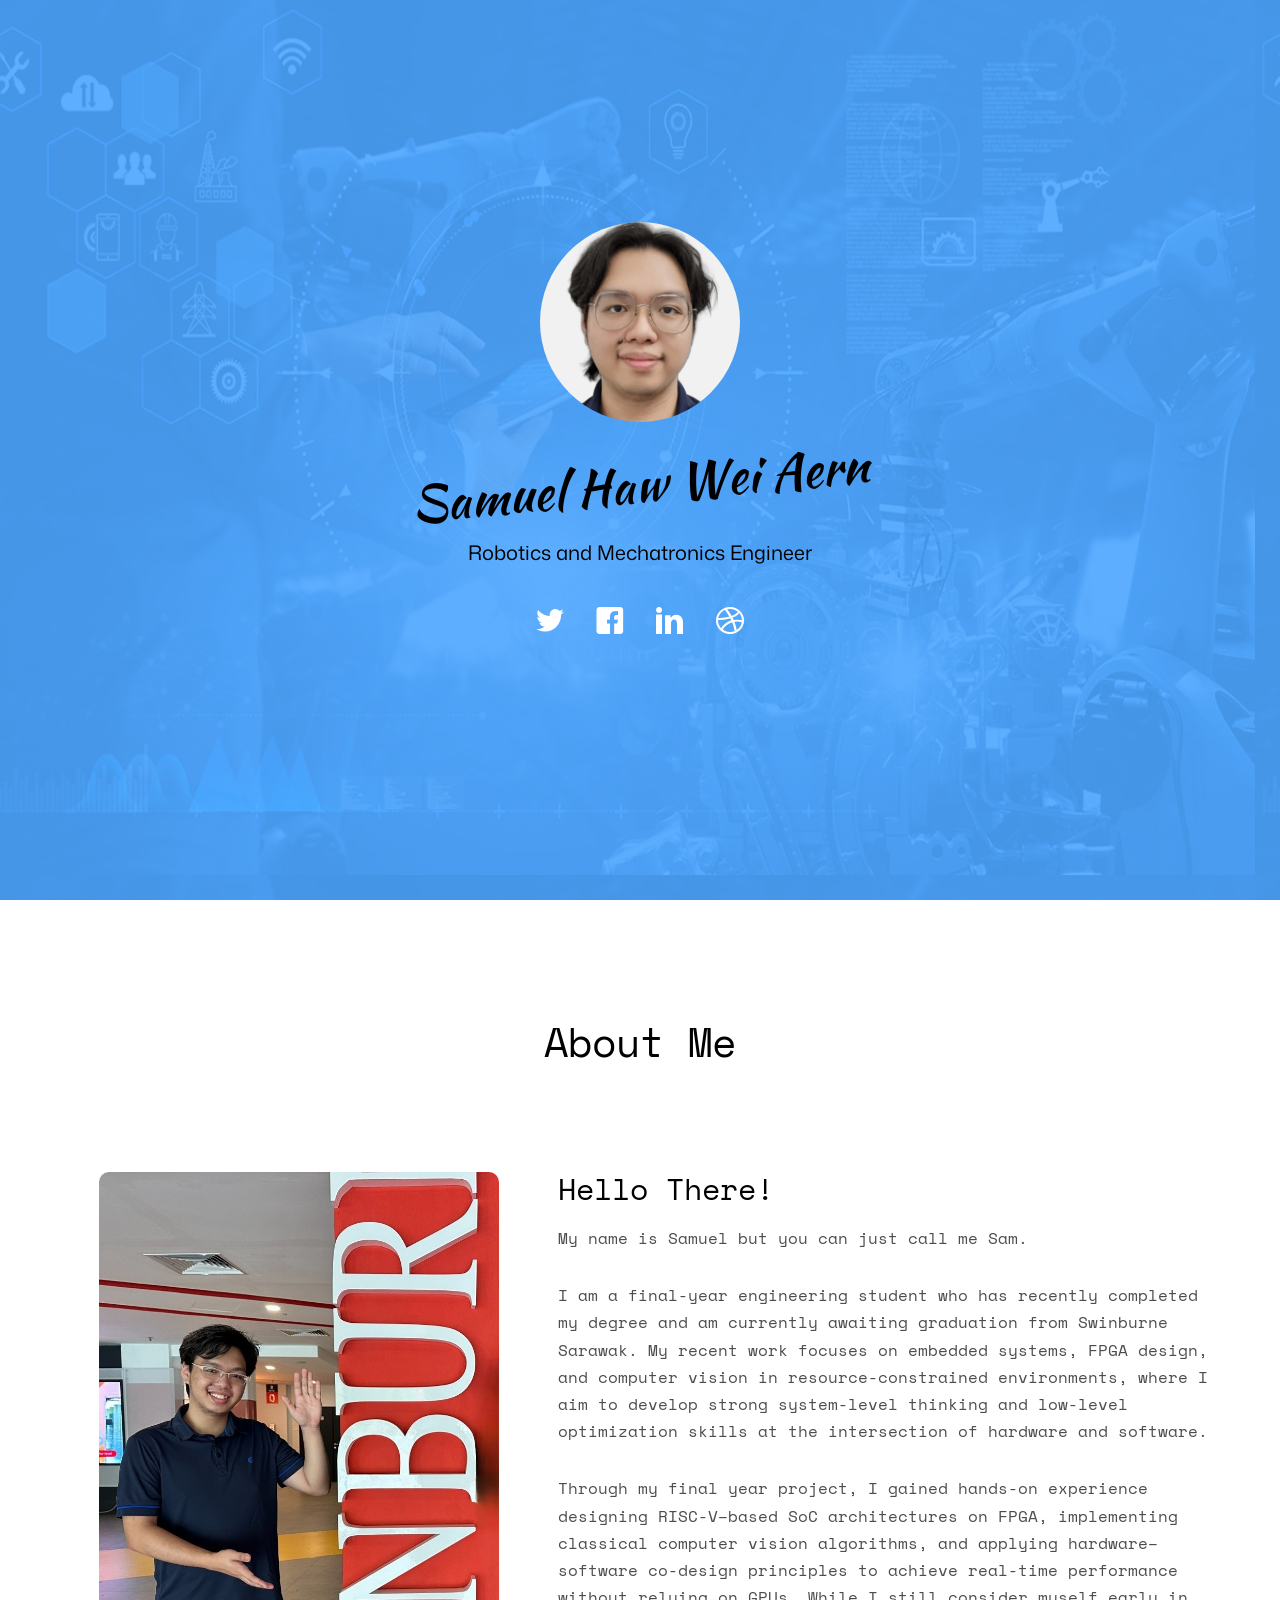
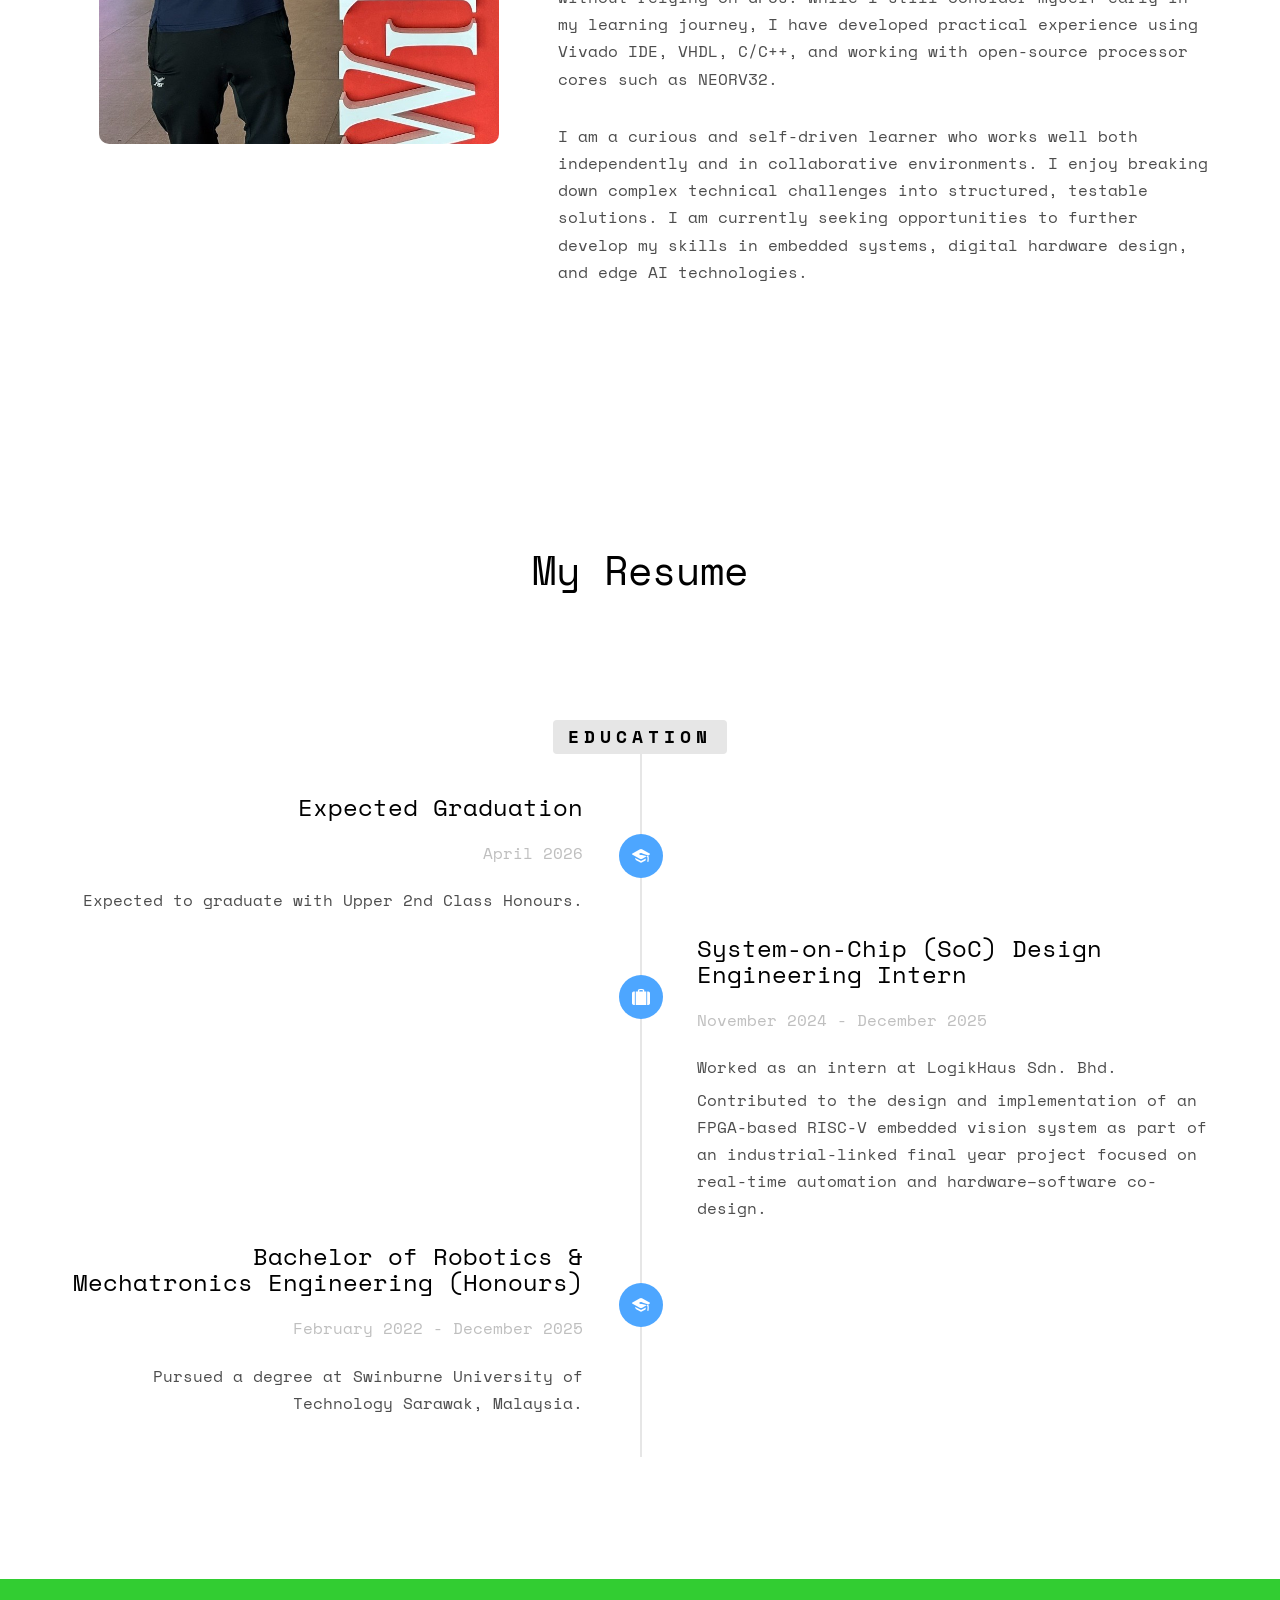
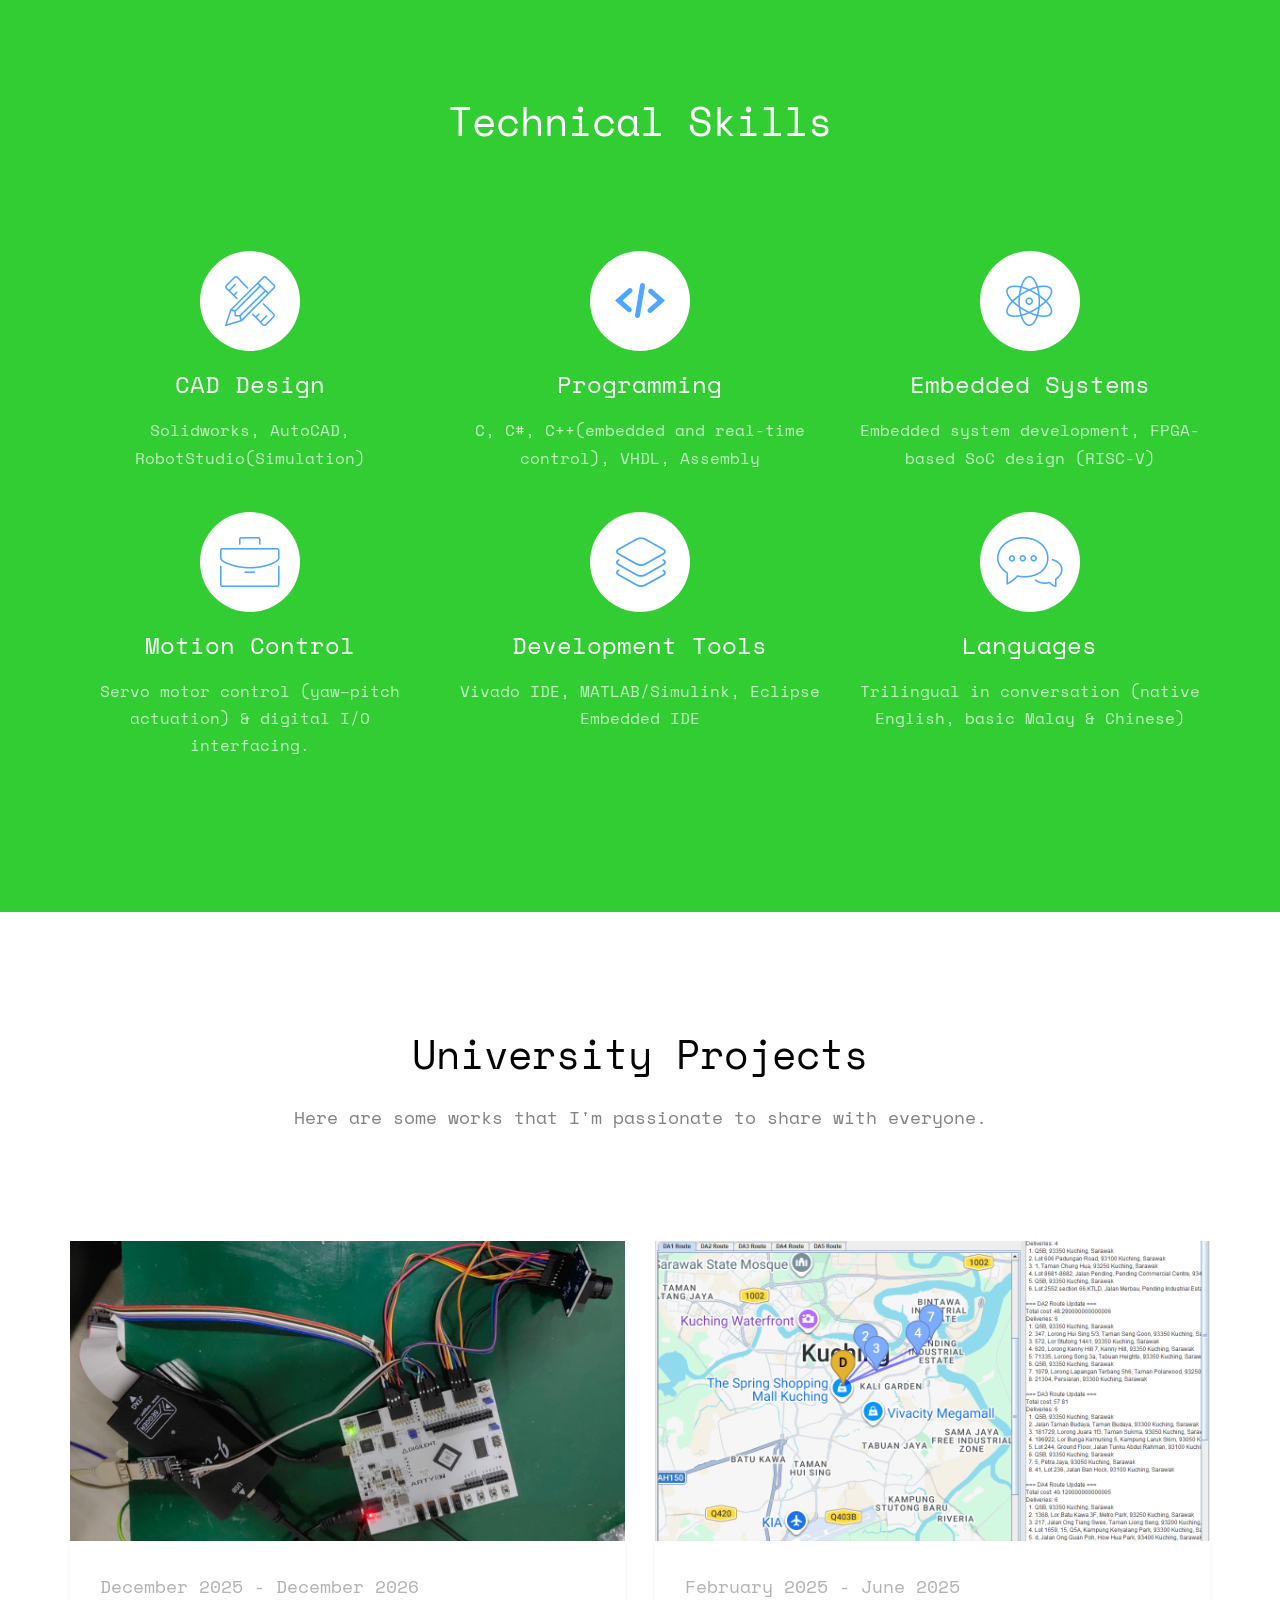
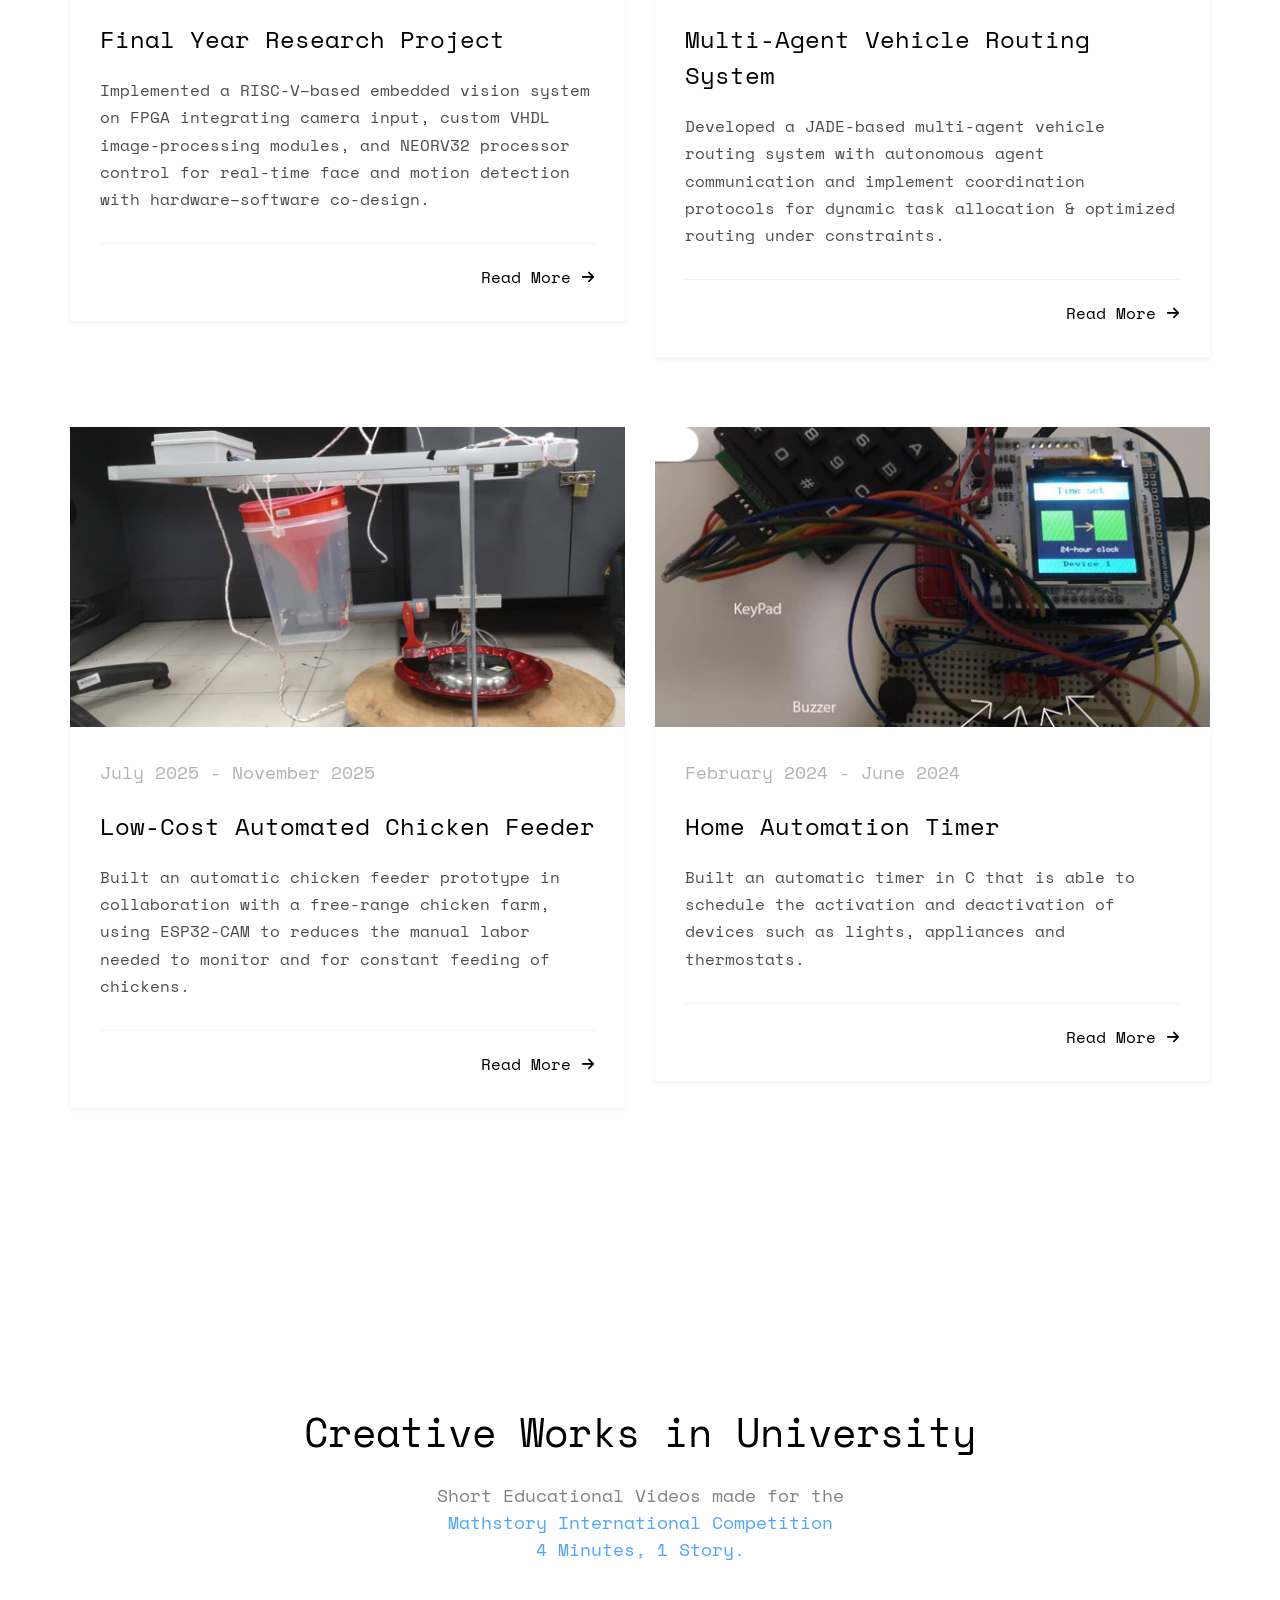
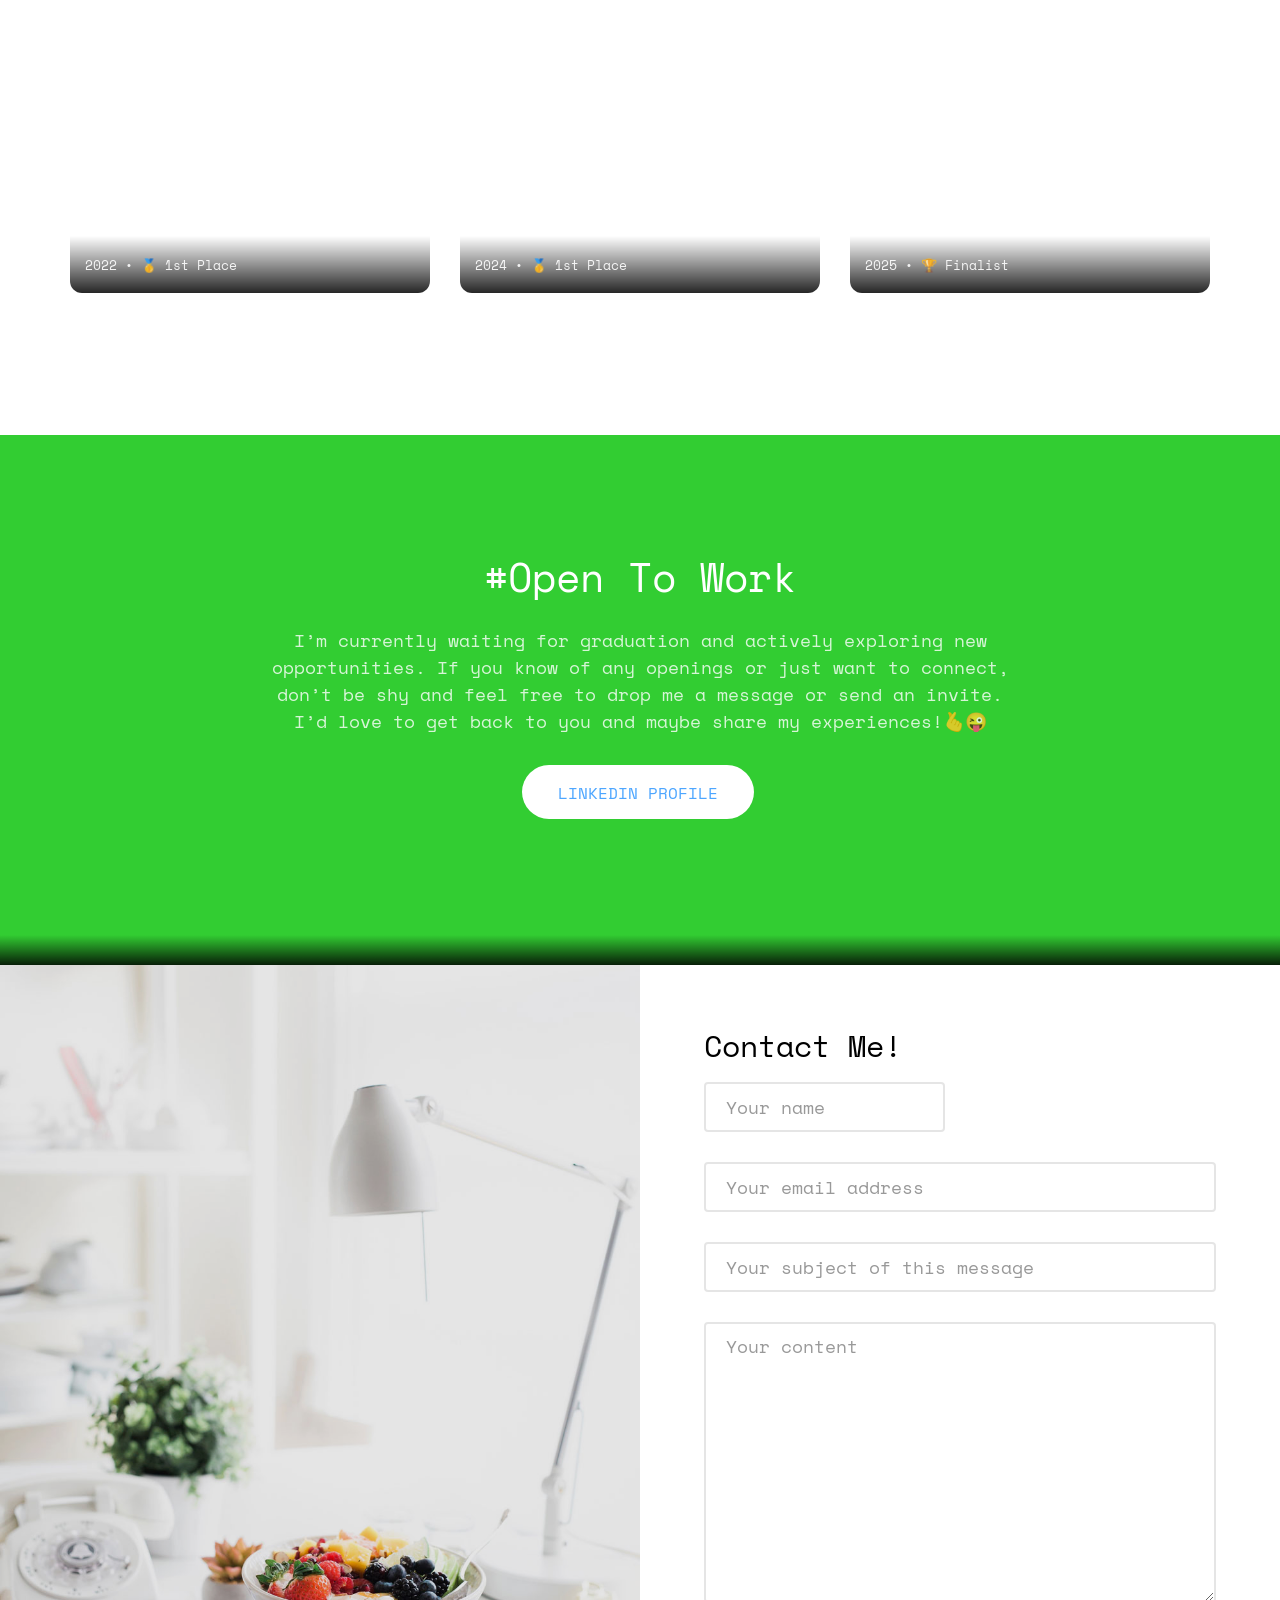
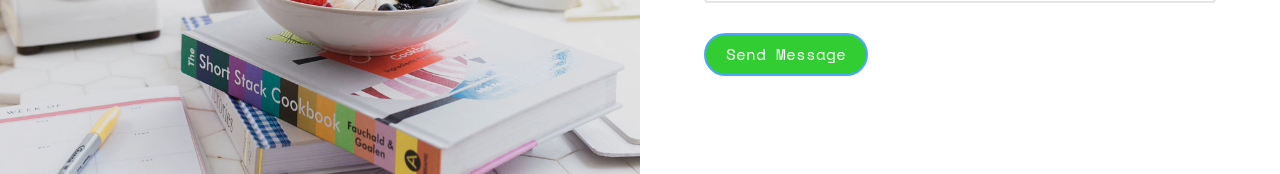
==== index.html @ 0dcebfbb "Update index.html" ====
<!DOCTYPE HTML>
<!-- Kaushan Script for name -->
<link href="https://fonts.googleapis.com/css2?family=Kaushan+Script&display=swap" rel="stylesheet">
<!-- Mona Sans for subtitle -->
<link href="https://fonts.googleapis.com/css2?family=Mona+Sans:wght@400;700&display=swap" rel="stylesheet">

<html>
	<head>
	<meta charset="utf-8">
	<meta http-equiv="X-UA-Compatible" content="IE=edge">
	<title>Samuel Haw's Profile</title>
	<meta name="viewport" content="width=device-width, initial-scale=1">
	<meta name="description" content="website made for personal use" />
	<meta name="keywords" content="personal site supported with github pages" />
	<meta name="author" content="samuel.haw" />

  	<!-- Facebook and Twitter integration -->
	<meta property="og:title" content=""/>
	<meta property="og:image" content=""/>
	<meta property="og:url" content=""/>
	<meta property="og:site_name" content=""/>
	<meta property="og:description" content=""/>
	<meta name="twitter:title" content="" />
	<meta name="twitter:image" content="" />
	<meta name="twitter:url" content="" />
	<meta name="twitter:card" content="" />

	<link href="https://fonts.googleapis.com/css?family=Space+Mono" rel="stylesheet">
	<link href="https://fonts.googleapis.com/css?family=Kaushan+Script" rel="stylesheet">
	
	<!-- Animate.css -->
	<link rel="stylesheet" href="css/animate.css">
	<!-- Icomoon Icon Fonts-->
	<link rel="stylesheet" href="css/icomoon.css">
	<!-- Bootstrap  -->
	<link rel="stylesheet" href="css/bootstrap.css">

	<!-- Theme style  -->
	<link rel="stylesheet" href="css/style.css">

	<!-- Modernizr JS -->
	<script src="js/modernizr-2.6.2.min.js"></script>
	<!-- FOR IE9 below -->
	<!--[if lt IE 9]>
	<script src="js/respond.min.js"></script>
	<![endif]-->

	</head>
	<body>
		
	<div class="fh5co-loader"></div>
	
	<div id="page">	
	<header id="fh5co-header" class="fh5co-cover js-fullheight" role="banner" style="background-image:url(images/Mechatronics1280.jpg);" data-stellar-background-ratio="0.5">
		<div class="overlay"></div>
		<div class="container">
			<div class="row">
				<div class="col-md-8 col-md-offset-2 text-center">
					<div class="display-t js-fullheight">
						<div class="display-tc js-fullheight animate-box" data-animate-effect="fadeIn">
						  <div class="profile-thumb" style="background: url(images/Pi7.jpg);background-position: center 5%;"></div>
						
						  <h1 class="expand-text">
						  <span>S</span><span>a</span><span>m</span><span>u</span><span>e</span><span>l</span> 
						  <span>H</span><span>a</span><span>w</span>
						  <span>W</span><span>e</span><span>i</span> 
						  <span>A</span><span>e</span><span>r</span><span>n</span>
							</h1>
							
							<h3 class="subtitle-expand">
							  <span>R</span><span>o</span><span>b</span><span>o</span><span>t</span><span>i</span><span>c</span><span>s</span> 
							  <span>a</span><span>n</span><span>d</span> 
							  <span>M</span><span>e</span><span>c</span><span>h</span><span>a</span><span>t</span><span>r</span><span>o</span><span>n</span><span>i</span><span>c</span><span>s</span> 
							  <span>E</span><span>n</span><span>g</span><span>i</span><span>n</span><span>e</span><span>e</span><span>r</span>
							</h3>
						
						  <p>
						    <ul class="fh5co-social-icons">
						      <li><a href="#"><i class="icon-twitter2"></i></a></li>
						      <li><a href="#"><i class="icon-facebook2"></i></a></li>
						      <li><a href="#"><i class="icon-linkedin2"></i></a></li>
						      <li><a href="#"><i class="icon-dribbble2"></i></a></li>
						    </ul>
						  </p>
						</div>
					</div>
				</div>
			</div>
		</div>
	</header>

	<div id="fh5co-about" class="animate-box">
	  <div class="container">
	    
	    <div class="row">
	      <div class="col-md-8 col-md-offset-2 text-center fh5co-heading">
	        <h2>About Me</h2>
	      </div>
	    </div>
	
	    <div class="row">
	
	      <!-- Profile Image -->
	      <div class="col-md-5 text-center">
	        <img src="images/standee.jpg" alt="Swinburne & I" 
	             style="width:100%; max-width:400px; border-radius:10px;">
	      </div>
	
	      <!-- About Text -->
	      <div class="col-md-7">
	        <h2>Hello There!</h2>
	
	        <p>My name is Samuel but you can just call me Sam.</p>
	        <p>
	        I am a final-year engineering student who has recently completed my degree and am currently awaiting graduation from Swinburne Sarawak. My recent work focuses on embedded systems, FPGA design, and computer vision in resource-constrained environments, where I aim to develop strong system-level thinking and low-level optimization skills at the intersection of hardware and software.
	        </p>
	        <p>
	        Through my final year project, I gained hands-on experience designing RISC-V–based SoC architectures on FPGA, implementing classical computer vision algorithms, and applying hardware–software co-design principles to achieve real-time performance without relying on GPUs. While I still consider myself early in my learning journey, I have developed practical experience using Vivado IDE, VHDL, C/C++, and working with open-source processor cores such as NEORV32.
	        </p>
	        <p>
	        I am a curious and self-driven learner who works well both independently and in collaborative environments. I enjoy breaking down complex technical challenges into structured, testable solutions. I am currently seeking opportunities to further develop my skills in embedded systems, digital hardware design, and edge AI technologies.
	        </p>
	      </div>
	    </div>
	  </div>
	</div>
		
	<div id="fh5co-resume" class="fh5co-bg-color">
		<div class="container">
			<div class="row animate-box">
				<div class="col-md-8 col-md-offset-2 text-center fh5co-heading">
					<h2>My Resume</h2>
				</div>
			</div>
	
			<div class="row">
				<div class="col-md-12 col-md-offset-0">
					<ul class="timeline">
	
						<li class="timeline-heading text-center animate-box">
							<div><h3>Education</h3></div>
						</li>
	
						<!-- Expected Graduation -->
						<li class="animate-box timeline-unverted">
							<div class="timeline-badge"><i class="icon-graduation-cap"></i></div>
							<div class="timeline-panel">
								<div class="timeline-heading">
									<h3 class="timeline-title">Expected Graduation</h3>
									<span class="company">April 2026</span>
								</div>
								<div class="timeline-body">
									<p>Expected to graduate with Upper 2nd Class Honours. </p>
								</div>
							</div>
						</li>
	
						<!-- Internship -->
						<li class="timeline-inverted animate-box">
							<div class="timeline-badge"><i class="icon-suitcase"></i></div>
							<div class="timeline-panel">
								<div class="timeline-heading">
									<h3 class="timeline-title">System-on-Chip (SoC) Design Engineering Intern</h3>
									<span class="company"> November 2024 - December 2025</span>
								</div>
								<div class="timeline-body">
									<p> Worked as an intern at LogikHaus Sdn. Bhd.</p>
									<p> Contributed to the design and implementation of an FPGA-based RISC-V embedded vision system as part of an industrial-linked final year project focused on real-time automation and hardware–software co-design.</p>
								</div>
							</div>
						</li>
	
						<!-- Bachelor -->
						<li class="animate-box timeline-unverted">
							<div class="timeline-badge"><i class="icon-graduation-cap"></i></div>
							<div class="timeline-panel">
								<div class="timeline-heading">
									<h3 class="timeline-title">Bachelor of Robotics & Mechatronics Engineering (Honours)</h3>
									<span class="company"> February 2022 - December 2025</span>
								</div>
								<div class="timeline-body">
									<p>Pursued a degree at Swinburne University of Technology Sarawak, Malaysia.</p>
								</div>
							</div>
						</li>
	
					</ul>
				</div>
			</div>
		</div>
	</div>
		
	<div id="fh5co-features" class="animate-box">
		<div class="container">
			<div class="services-padding">
	
				<div class="row">
					<div class="col-md-8 col-md-offset-2 text-center fh5co-heading">
						<h2>Technical Skills</h2>
					</div>
				</div>
	
				<div class="row">
	
					<div class="col-md-4 text-center">
						<div class="feature-left">
							<span class="icon">
								<i class="icon-tools"></i>
							</span>
							<div class="feature-copy">
								<h3>CAD Design</h3>
								<p>Solidworks, AutoCAD, RobotStudio(Simulation)</p>
							</div>
						</div>
					</div>
	
					<div class="col-md-4 text-center">
						<div class="feature-left">
							<span class="icon">
								<i class="icon-code"></i>
							</span>
							<div class="feature-copy">
								<h3>Programming</h3>
								<p>C, C#, C++(embedded and real-time control), VHDL, Assembly</p>
							</div>
						</div>
					</div>
	
					<div class="col-md-4 text-center">
						<div class="feature-left">
							<span class="icon">
								<i class="icon-genius"></i>
							</span>
							<div class="feature-copy">
								<h3>Embedded Systems</h3>
								<p>Embedded system development, FPGA-based SoC design (RISC-V)</p>
							</div>
						</div>
					</div>
	
				</div>
	
	
				<div class="row">
	
					<div class="col-md-4 text-center">
						<div class="feature-left">
							<span class="icon">
								<i class="icon-briefcase"></i>
							</span>
							<div class="feature-copy">
								<h3>Motion Control</h3>
								<p>Servo motor control (yaw–pitch actuation) & digital I/O interfacing.</p>
							</div>
						</div>
					</div>
	
					<div class="col-md-4 text-center">
						<div class="feature-left">
							<span class="icon">
								<i class="icon-layers"></i>
							</span>
							<div class="feature-copy">
								<h3>Development Tools</h3>
								<p>Vivado IDE, MATLAB/Simulink, Eclipse Embedded IDE</p>
							</div>
						</div>
					</div>
	
					<div class="col-md-4 text-center">
						<div class="feature-left">
							<span class="icon">
								<i class="icon-chat"></i>
							</span>
							<div class="feature-copy">
								<h3>Languages</h3>
								<p>Trilingual in conversation (native English, basic Malay & Chinese)</p>
							</div>
						</div>
					</div>
	
				</div>
	
			</div>
		</div>
	</div>
		
	<div id="fh5co-blog">
		<div class="container">
			<div class="row animate-box">
				<div class="col-md-8 col-md-offset-2 text-center fh5co-heading">
					<h2>University Projects</h2>
					<p>Here are some works that I'm passionate to share with everyone.</p>
				</div>
			</div>
			<div class="row">
				<div class="col-md-6">
					<div class="fh5co-blog animate-box">
						<a href="FYRP.html" class="blog-bg" style="background-image: url(images/fyrp_setup.jpg);"></a>
						<div class="blog-text">
							<span class="posted_on">December 2025 - December 2026</span>
							<h3><a href="FYRP.html">Final Year Research Project</a></h3>
							<p>Implemented a RISC-V–based embedded vision system on FPGA 
								integrating camera input, custom VHDL image-processing modules, and 
								NEORV32 processor control for real-time face and motion detection with hardware–software co-design.
							</p>
							<ul class="stuff">
								<li><a href="FYRP.html">Read More<i class="icon-arrow-right22"></i></a></li>
							</ul>
						</div> 
					</div>
				</div>
				<div class="col-md-6">
					<div class="fh5co-blog animate-box">
						<a href="#" class="blog-bg" style="background-image: url(images/DRV.png);"></a>
						<div class="blog-text">
							<span class="posted_on">February 2025 - June 2025</span>
							<h3><a href="#">Multi-Agent Vehicle Routing System</a></h3>
							<p> Developed a JADE-based multi-agent vehicle routing system with 
								autonomous agent communication and implement coordination protocols 
								for dynamic task allocation & optimized routing under constraints.
							</p>
							<ul class="stuff">
								<li><a href="#">Read More<i class="icon-arrow-right22"></i></a></li>
							</ul>
						</div> 
					</div>
				</div>
				<div class="col-md-6">
					<div class="fh5co-blog animate-box">
						<a href="#" class="blog-bg" style="background-image: url(images/msd_setup.png);"></a>
						<div class="blog-text">
							<span class="posted_on">July 2025 - November 2025</span>
							<h3><a href="#">Low-Cost Automated Chicken Feeder</a></h3>
							<p>Built an automatic chicken feeder prototype in collaboration with a free-range chicken farm, using ESP32-CAM to reduces the manual 
								labor needed to monitor and for constant feeding of chickens.
							</p>
							<ul class="stuff">
								<li><a href="#">Read More<i class="icon-arrow-right22"></i></a></li>
							</ul>
						</div> 
					</div>
				</div>
				<div class="col-md-6">
					<div class="fh5co-blog animate-box">
						<a href="#" class="blog-bg" style="background-image: url(images/autotimer.png);"></a>
						<div class="blog-text">
							<span class="posted_on">February 2024 - June 2024</span>
							<h3><a href="#">Home Automation Timer</a></h3>
							<p> Built an automatic timer in C that is able to schedule the activation and 
								deactivation of devices such as lights, appliances and thermostats.
							</p>
							<ul class="stuff">
								<li><a href="#">Read More<i class="icon-arrow-right22"></i></a></li>
							</ul>
						</div> 
					</div>
				</div>
			</div>
		</div>
	</div>

	<div id="fh5co-blog">
	  <div class="container">
	
	    <!-- Heading -->
	    <div class="row animate-box">
	      <div class="col-md-8 col-md-offset-2 text-center fh5co-heading">
	        <h2>Creative Works in University</h2>
	        <p>
	          Short Educational Videos made for the <br>
	          <a href="https://mathstory.org/" target="_blank">
	            Mathstory International Competition <br>
				4 Minutes, 1 Story.
	          </a>
	        </p>
	      </div>
	    </div>
	
	    <!-- Videos -->
	    <div class="row">
	
	      <!-- 2022 -->
	      <div class="col-md-4 col-sm-6 text-center animate-box">
	        <a href="https://www.youtube.com/watch?v=w5Eb9lU0GOE" target="_blank" class="video-card">
	          <div class="video-thumb" style="background-image: url('https://img.youtube.com/vi/w5Eb9lU0GOE/hqdefault.jpg');">
	            
	            <div class="play-btn">▶</div>
	
	            <div class="overlay">
	              <span>2022 • 🥇 1st Place</span>
	            </div>
	
	          </div>
	        </a>
	      </div>
	
	      <!-- 2024 -->
	      <div class="col-md-4 col-sm-6 text-center animate-box">
	        <a href="https://www.youtube.com/watch?v=edOCMMaD27o" target="_blank" class="video-card">
	          <div class="video-thumb" style="background-image: url('https://img.youtube.com/vi/edOCMMaD27o/hqdefault.jpg');">
	            
	            <div class="play-btn">▶</div>
	
	            <div class="overlay">
	              <span>2024 • 🥇 1st Place</span>
	            </div>
	
	          </div>
	        </a>
	      </div>
	
	      <!-- 2025 -->
	      <div class="col-md-4 col-sm-6 text-center animate-box">
	        <a href="https://www.youtube.com/watch?v=AOGNDZWrFMc" target="_blank" class="video-card">
	          <div class="video-thumb" style="background-image: url('https://img.youtube.com/vi/AOGNDZWrFMc/hqdefault.jpg');">
	            
	            <div class="play-btn">▶</div>
	
	            <div class="overlay">
	              <span>2025 • 🏆 Finalist</span>
	            </div>
	          </div>
	        </a>
	      </div>
	    </div>
	  </div>
	</div>
		
	<div id="fh5co-started" class="fh5co-bg-dark">
		<div class="overlay"></div>
		<div class="container">
			<div class="row animate-box">
				<div class="col-md-8 col-md-offset-2 text-center fh5co-heading">
					
					<h2>#Open To Work</h2>
	
					<p>
					I’m currently waiting for graduation and actively exploring new opportunities. 
					If you know of any openings or just want to connect, don’t be shy and feel free 
					to drop me a message or send an invite. I’d love to get back to you and maybe 
					share my experiences!🫰😜
					</p>
	
					<p>
						<a href="https://www.linkedin.com/in/samuel-haw/" target="_blank" class="btn btn-default btn-lg">
							LinkedIn Profile
						</a>
					</p>
				</div>
			</div>
		</div>
	</div>
			
	<div id="fh5co-consult">
		<div class="video fh5co-video" style="background-image: url(images/cover_bg_1.jpg);">
			<div class="overlay"></div>
		</div>
		<div class="choose animate-box">
			<h2>Contact Me!</h2>
			<form action="#">
				<div class="row form-group">
					<div class="col-md-6">
						<input type="text" id="fname" class="form-control" placeholder="Your name">
					</div>
				</div>

				<div class="row form-group">
					<div class="col-md-12">
						<input type="text" id="email" class="form-control" placeholder="Your email address">
					</div>
				</div>

				<div class="row form-group">
					<div class="col-md-12">
						<input type="text" id="subject" class="form-control" placeholder="Your subject of this message">
					</div>
				</div>

				<div class="row form-group">
					<div class="col-md-12">
						<textarea name="message" id="message" cols="30" rows="10" class="form-control" placeholder="Your content"></textarea>
					</div>
				</div>
				<div class="form-group">
					<input type="submit" value="Send Message" class="btn btn-primary">
				</div>

			</form>	
		</div>
	</div>

	<div class="gototop js-top">
		<a href="#" class="js-gotop"><i class="icon-arrow-up22"></i></a>
	</div>
	
	<!-- jQuery -->
	<script src="js/jquery.min.js"></script>
	<!-- jQuery Easing -->
	<script src="js/jquery.easing.1.3.js"></script>
	<!-- Bootstrap -->
	<script src="js/bootstrap.min.js"></script>
	<!-- Waypoints -->
	<script src="js/jquery.waypoints.min.js"></script>
	<!-- Stellar Parallax -->
	<script src="js/jquery.stellar.min.js"></script>
	<!-- Easy PieChart -->
	<script src="js/jquery.easypiechart.min.js"></script>
	
	<!-- Main -->
	<script src="js/main.js"></script>

	</body>
</html>
---- css/icomoon.css ----
@font-face {
    font-family: 'icomoon';
    src:    url('fonts/icomoon.eot?1oniuf');
    src:    url('fonts/icomoon.eot?1oniuf#iefix') format('embedded-opentype'),
        url('fonts/icomoon.ttf?1oniuf') format('truetype'),
        url('fonts/icomoon.woff?1oniuf') format('woff'),
        url('fonts/icomoon.svg?1oniuf#icomoon') format('svg');
    font-weight: normal;
    font-style: normal;
}

[class^="icon-"], [class*=" icon-"] {
    /* use !important to prevent issues with browser extensions that change fonts */
    font-family: 'icomoon' !important;
    speak: none;
    font-style: normal;
    font-weight: normal;
    font-variant: normal;
    text-transform: none;
    line-height: 1;

    /* Better Font Rendering =========== */
    -webkit-font-smoothing: antialiased;
    -moz-osx-font-smoothing: grayscale;
}

.icon-mobile:before {
    content: "\e000";
}
.icon-laptop:before {
    content: "\e001";
}
.icon-desktop:before {
    content: "\e002";
}
.icon-tablet:before {
    content: "\e003";
}
.icon-phone:before {
    content: "\e004";
}
.icon-document:before {
    content: "\e005";
}
.icon-documents:before {
    content: "\e006";
}
.icon-search:before {
    content: "\e007";
}
.icon-clipboard:before {
    content: "\e008";
}
.icon-newspaper:before {
    content: "\e009";
}
.icon-notebook:before {
    content: "\e00a";
}
.icon-book-open:before {
    content: "\e00b";
}
.icon-browser:before {
    content: "\e00c";
}
.icon-calendar:before {
    content: "\e00d";
}
.icon-presentation:before {
    content: "\e00e";
}
.icon-picture:before {
    content: "\e00f";
}
.icon-pictures:before {
    content: "\e010";
}
.icon-video:before {
    content: "\e011";
}
.icon-camera:before {
    content: "\e012";
}
.icon-printer:before {
    content: "\e013";
}
.icon-toolbox:before {
    content: "\e014";
}
.icon-briefcase:before {
    content: "\e015";
}
.icon-wallet:before {
    content: "\e016";
}
.icon-gift:before {
    content: "\e017";
}
.icon-bargraph:before {
    content: "\e018";
}
.icon-grid:before {
    content: "\e019";
}
.icon-expand:before {
    content: "\e01a";
}
.icon-focus:before {
    content: "\e01b";
}
.icon-edit:before {
    content: "\e01c";
}
.icon-adjustments:before {
    content: "\e01d";
}
.icon-ribbon:before {
    content: "\e01e";
}
.icon-hourglass:before {
    content: "\e01f";
}
.icon-lock:before {
    content: "\e020";
}
.icon-megaphone:before {
    content: "\e021";
}
.icon-shield:before {
    content: "\e022";
}
.icon-trophy:before {
    content: "\e023";
}
.icon-flag:before {
    content: "\e024";
}
.icon-map:before {
    content: "\e025";
}
.icon-puzzle:before {
    content: "\e026";
}
.icon-basket:before {
    content: "\e027";
}
.icon-envelope:before {
    content: "\e028";
}
.icon-streetsign:before {
    content: "\e029";
}
.icon-telescope:before {
    content: "\e02a";
}
.icon-gears:before {
    content: "\e02b";
}
.icon-key:before {
    content: "\e02c";
}
.icon-paperclip:before {
    content: "\e02d";
}
.icon-attachment:before {
    content: "\e02e";
}
.icon-pricetags:before {
    content: "\e02f";
}
.icon-lightbulb:before {
    content: "\e030";
}
.icon-layers:before {
    content: "\e031";
}
.icon-pencil:before {
    content: "\e032";
}
.icon-tools:before {
    content: "\e033";
}
.icon-tools-2:before {
    content: "\e034";
}
.icon-scissors:before {
    content: "\e035";
}
.icon-paintbrush:before {
    content: "\e036";
}
.icon-magnifying-glass:before {
    content: "\e037";
}
.icon-circle-compass:before {
    content: "\e038";
}
.icon-linegraph:before {
    content: "\e039";
}
.icon-mic:before {
    content: "\e03a";
}
.icon-strategy:before {
    content: "\e03b";
}
.icon-beaker:before {
    content: "\e03c";
}
.icon-caution:before {
    content: "\e03d";
}
.icon-recycle:before {
    content: "\e03e";
}
.icon-anchor:before {
    content: "\e03f";
}
.icon-profile-male:before {
    content: "\e040";
}
.icon-profile-female:before {
    content: "\e041";
}
.icon-bike:before {
    content: "\e042";
}
.icon-wine:before {
    content: "\e043";
}
.icon-hotairballoon:before {
    content: "\e044";
}
.icon-globe:before {
    content: "\e045";
}
.icon-genius:before {
    content: "\e046";
}
.icon-map-pin:before {
    content: "\e047";
}
.icon-dial:before {
    content: "\e048";
}
.icon-chat:before {
    content: "\e049";
}
.icon-heart:before {
    content: "\e04a";
}
.icon-cloud:before {
    content: "\e04b";
}
.icon-upload:before {
    content: "\e04c";
}
.icon-download:before {
    content: "\e04d";
}
.icon-target:before {
    content: "\e04e";
}
.icon-hazardous:before {
    content: "\e04f";
}
.icon-piechart:before {
    content: "\e050";
}
.icon-speedometer:before {
    content: "\e051";
}
.icon-global:before {
    content: "\e052";
}
.icon-compass:before {
    content: "\e053";
}
.icon-lifesaver:before {
    content: "\e054";
}
.icon-clock:before {
    content: "\e055";
}
.icon-aperture:before {
    content: "\e056";
}
.icon-quote:before {
    content: "\e057";
}
.icon-scope:before {
    content: "\e058";
}
.icon-alarmclock:before {
    content: "\e059";
}
.icon-refresh:before {
    content: "\e05a";
}
.icon-happy:before {
    content: "\e05b";
}
.icon-sad:before {
    content: "\e05c";
}
.icon-facebook:before {
    content: "\e05d";
}
.icon-twitter:before {
    content: "\e05e";
}
.icon-googleplus:before {
    content: "\e05f";
}
.icon-rss:before {
    content: "\e060";
}
.icon-tumblr:before {
    content: "\e061";
}
.icon-linkedin:before {
    content: "\e062";
}
.icon-dribbble:before {
    content: "\e063";
}
.icon-box2:before {
    content: "\ea82";
}
.icon-write:before {
    content: "\ea83";
}
.icon-clock2:before {
    content: "\ea84";
}
.icon-reply2:before {
    content: "\ea85";
}
.icon-reply-all2:before {
    content: "\ea86";
}
.icon-forward2:before {
    content: "\ea87";
}
.icon-flag2:before {
    content: "\ea88";
}
.icon-search2:before {
    content: "\ea89";
}
.icon-trash2:before {
    content: "\ea8a";
}
.icon-envelope2:before {
    content: "\ea8b";
}
.icon-bubble:before {
    content: "\ea8c";
}
.icon-bubbles:before {
    content: "\ea8d";
}
.icon-user2:before {
    content: "\ea8e";
}
.icon-users2:before {
    content: "\ea8f";
}
.icon-cloud2:before {
    content: "\ea90";
}
.icon-download2:before {
    content: "\ea91";
}
.icon-upload2:before {
    content: "\ea92";
}
.icon-rain:before {
    content: "\ea93";
}
.icon-sun:before {
    content: "\ea94";
}
.icon-moon2:before {
    content: "\ea95";
}
.icon-bell2:before {
    content: "\ea96";
}
.icon-folder2:before {
    content: "\ea97";
}
.icon-pin2:before {
    content: "\ea98";
}
.icon-sound2:before {
    content: "\ea99";
}
.icon-microphone:before {
    content: "\ea9a";
}
.icon-camera2:before {
    content: "\ea9b";
}
.icon-image2:before {
    content: "\ea9c";
}
.icon-cog2:before {
    content: "\ea9d";
}
.icon-calendar2:before {
    content: "\ea9e";
}
.icon-book2:before {
    content: "\ea9f";
}
.icon-map-marker:before {
    content: "\eaa0";
}
.icon-store:before {
    content: "\eaa1";
}
.icon-support:before {
    content: "\eaa2";
}
.icon-tag2:before {
    content: "\eaa3";
}
.icon-heart2:before {
    content: "\eaa4";
}
.icon-video-camera:before {
    content: "\eaa5";
}
.icon-trophy2:before {
    content: "\eaa6";
}
.icon-cart:before {
    content: "\eaa7";
}
.icon-eye2:before {
    content: "\eaa8";
}
.icon-cancel:before {
    content: "\eaa9";
}
.icon-chart:before {
    content: "\eaaa";
}
.icon-target2:before {
    content: "\eaab";
}
.icon-printer2:before {
    content: "\eaac";
}
.icon-location2:before {
    content: "\eaad";
}
.icon-bookmark2:before {
    content: "\eaae";
}
.icon-monitor:before {
    content: "\eaaf";
}
.icon-cross2:before {
    content: "\eab0";
}
.icon-plus2:before {
    content: "\eab1";
}
.icon-left:before {
    content: "\eab2";
}
.icon-up:before {
    content: "\eab3";
}
.icon-browser2:before {
    content: "\eab4";
}
.icon-windows:before {
    content: "\eab5";
}
.icon-switch2:before {
    content: "\eab6";
}
.icon-dashboard:before {
    content: "\eab7";
}
.icon-play:before {
    content: "\eab8";
}
.icon-fast-forward:before {
    content: "\eab9";
}
.icon-next:before {
    content: "\eaba";
}
.icon-refresh2:before {
    content: "\eabb";
}
.icon-film:before {
    content: "\eabc";
}
.icon-home2:before {
    content: "\eabd";
}
.icon-add-to-list:before {
    content: "\e901";
}
.icon-classic-computer:before {
    content: "\e902";
}
.icon-controller-fast-backward:before {
    content: "\e903";
}
.icon-creative-commons-attribution:before {
    content: "\e904";
}
.icon-creative-commons-noderivs:before {
    content: "\e905";
}
.icon-creative-commons-noncommercial-eu:before {
    content: "\e906";
}
.icon-creative-commons-noncommercial-us:before {
    content: "\e907";
}
.icon-creative-commons-public-domain:before {
    content: "\e908";
}
.icon-creative-commons-remix:before {
    content: "\e909";
}
.icon-creative-commons-share:before {
    content: "\e90a";
}
.icon-creative-commons-sharealike:before {
    content: "\e90b";
}
.icon-creative-commons:before {
    content: "\e90c";
}
.icon-document-landscape:before {
    content: "\e90d";
}
.icon-remove-user:before {
    content: "\e90e";
}
.icon-warning:before {
    content: "\e90f";
}
.icon-arrow-bold-down:before {
    content: "\e910";
}
.icon-arrow-bold-left:before {
    content: "\e911";
}
.icon-arrow-bold-right:before {
    content: "\e912";
}
.icon-arrow-bold-up:before {
    content: "\e913";
}
.icon-arrow-down:before {
    content: "\e914";
}
.icon-arrow-left:before {
    content: "\e915";
}
.icon-arrow-long-down:before {
    content: "\e916";
}
.icon-arrow-long-left:before {
    content: "\e917";
}
.icon-arrow-long-right:before {
    content: "\e918";
}
.icon-arrow-long-up:before {
    content: "\e919";
}
.icon-arrow-right:before {
    content: "\e91a";
}
.icon-arrow-up:before {
    content: "\e91b";
}
.icon-arrow-with-circle-down:before {
    content: "\e91c";
}
.icon-arrow-with-circle-left:before {
    content: "\e91d";
}
.icon-arrow-with-circle-right:before {
    content: "\e91e";
}
.icon-arrow-with-circle-up:before {
    content: "\e91f";
}
.icon-bookmark:before {
    content: "\e920";
}
.icon-bookmarks:before {
    content: "\e921";
}
.icon-chevron-down:before {
    content: "\e922";
}
.icon-chevron-left:before {
    content: "\e923";
}
.icon-chevron-right:before {
    content: "\e924";
}
.icon-chevron-small-down:before {
    content: "\e925";
}
.icon-chevron-small-left:before {
    content: "\e926";
}
.icon-chevron-small-right:before {
    content: "\e927";
}
.icon-chevron-small-up:before {
    content: "\e928";
}
.icon-chevron-thin-down:before {
    content: "\e929";
}
.icon-chevron-thin-left:before {
    content: "\e92a";
}
.icon-chevron-thin-right:before {
    content: "\e92b";
}
.icon-chevron-thin-up:before {
    content: "\e92c";
}
.icon-chevron-up:before {
    content: "\e92d";
}
.icon-chevron-with-circle-down:before {
    content: "\e92e";
}
.icon-chevron-with-circle-left:before {
    content: "\e92f";
}
.icon-chevron-with-circle-right:before {
    content: "\e930";
}
.icon-chevron-with-circle-up:before {
    content: "\e931";
}
.icon-cloud3:before {
    content: "\e932";
}
.icon-controller-fast-forward:before {
    content: "\e933";
}
.icon-controller-jump-to-start:before {
    content: "\e934";
}
.icon-controller-next:before {
    content: "\e935";
}
.icon-controller-paus:before {
    content: "\e936";
}
.icon-controller-play:before {
    content: "\e937";
}
.icon-controller-record:before {
    content: "\e938";
}
.icon-controller-stop:before {
    content: "\e939";
}
.icon-controller-volume:before {
    content: "\e93a";
}
.icon-dot-single:before {
    content: "\e93b";
}
.icon-dots-three-horizontal:before {
    content: "\e93c";
}
.icon-dots-three-vertical:before {
    content: "\e93d";
}
.icon-dots-two-horizontal:before {
    content: "\e93e";
}
.icon-dots-two-vertical:before {
    content: "\e93f";
}
.icon-download3:before {
    content: "\e940";
}
.icon-emoji-flirt:before {
    content: "\e941";
}
.icon-flow-branch:before {
    content: "\e942";
}
.icon-flow-cascade:before {
    content: "\e943";
}
.icon-flow-line:before {
    content: "\e944";
}
.icon-flow-parallel:before {
    content: "\e945";
}
.icon-flow-tree:before {
    content: "\e946";
}
.icon-install:before {
    content: "\e947";
}
.icon-layers2:before {
    content: "\e948";
}
.icon-open-book:before {
    content: "\e949";
}
.icon-resize-100:before {
    content: "\e94a";
}
.icon-resize-full-screen:before {
    content: "\e94b";
}
.icon-save:before {
    content: "\e94c";
}
.icon-select-arrows:before {
    content: "\e94d";
}
.icon-sound-mute:before {
    content: "\e94e";
}
.icon-sound:before {
    content: "\e94f";
}
.icon-trash:before {
    content: "\e950";
}
.icon-triangle-down:before {
    content: "\e951";
}
.icon-triangle-left:before {
    content: "\e952";
}
.icon-triangle-right:before {
    content: "\e953";
}
.icon-triangle-up:before {
    content: "\e954";
}
.icon-uninstall:before {
    content: "\e955";
}
.icon-upload-to-cloud:before {
    content: "\e956";
}
.icon-upload3:before {
    content: "\e957";
}
.icon-add-user:before {
    content: "\e958";
}
.icon-address:before {
    content: "\e959";
}
.icon-adjust:before {
    content: "\e95a";
}
.icon-air:before {
    content: "\e95b";
}
.icon-aircraft-landing:before {
    content: "\e95c";
}
.icon-aircraft-take-off:before {
    content: "\e95d";
}
.icon-aircraft:before {
    content: "\e95e";
}
.icon-align-bottom:before {
    content: "\e95f";
}
.icon-align-horizontal-middle:before {
    content: "\e960";
}
.icon-align-left:before {
    content: "\e961";
}
.icon-align-right:before {
    content: "\e962";
}
.icon-align-top:before {
    content: "\e963";
}
.icon-align-vertical-middle:before {
    content: "\e964";
}
.icon-archive:before {
    content: "\e965";
}
.icon-area-graph:before {
    content: "\e966";
}
.icon-attachment2:before {
    content: "\e967";
}
.icon-awareness-ribbon:before {
    content: "\e968";
}
.icon-back-in-time:before {
    content: "\e969";
}
.icon-back:before {
    content: "\e96a";
}
.icon-bar-graph:before {
    content: "\e96b";
}
.icon-battery:before {
    content: "\e96c";
}
.icon-beamed-note:before {
    content: "\e96d";
}
.icon-bell:before {
    content: "\e96e";
}
.icon-blackboard:before {
    content: "\e96f";
}
.icon-block:before {
    content: "\e970";
}
.icon-book:before {
    content: "\e971";
}
.icon-bowl:before {
    content: "\e972";
}
.icon-box:before {
    content: "\e973";
}
.icon-briefcase2:before {
    content: "\e974";
}
.icon-browser3:before {
    content: "\e975";
}
.icon-brush:before {
    content: "\e976";
}
.icon-bucket:before {
    content: "\e977";
}
.icon-cake:before {
    content: "\e978";
}
.icon-calculator:before {
    content: "\e979";
}
.icon-calendar3:before {
    content: "\e97a";
}
.icon-camera3:before {
    content: "\e97b";
}
.icon-ccw:before {
    content: "\e97c";
}
.icon-chat2:before {
    content: "\e97d";
}
.icon-check:before {
    content: "\e97e";
}
.icon-circle-with-cross:before {
    content: "\e97f";
}
.icon-circle-with-minus:before {
    content: "\e980";
}
.icon-circle-with-plus:before {
    content: "\e981";
}
.icon-circle:before {
    content: "\e982";
}
.icon-circular-graph:before {
    content: "\e983";
}
.icon-clapperboard:before {
    content: "\e984";
}
.icon-clipboard2:before {
    content: "\e985";
}
.icon-clock3:before {
    content: "\e986";
}
.icon-code:before {
    content: "\e987";
}
.icon-cog:before {
    content: "\e988";
}
.icon-colours:before {
    content: "\e989";
}
.icon-compass2:before {
    content: "\e98a";
}
.icon-copy:before {
    content: "\e98b";
}
.icon-credit-card:before {
    content: "\e98c";
}
.icon-credit:before {
    content: "\e98d";
}
.icon-cross:before {
    content: "\e98e";
}
.icon-cup:before {
    content: "\e98f";
}
.icon-cw:before {
    content: "\e990";
}
.icon-cycle:before {
    content: "\e991";
}
.icon-database:before {
    content: "\e992";
}
.icon-dial-pad:before {
    content: "\e993";
}
.icon-direction:before {
    content: "\e994";
}
.icon-document2:before {
    content: "\e995";
}
.icon-documents2:before {
    content: "\e996";
}
.icon-drink:before {
    content: "\e997";
}
.icon-drive:before {
    content: "\e998";
}
.icon-drop:before {
    content: "\e999";
}
.icon-edit2:before {
    content: "\e99a";
}
.icon-email:before {
    content: "\e99b";
}
.icon-emoji-happy:before {
    content: "\e99c";
}
.icon-emoji-neutral:before {
    content: "\e99d";
}
.icon-emoji-sad:before {
    content: "\e99e";
}
.icon-erase:before {
    content: "\e99f";
}
.icon-eraser:before {
    content: "\e9a0";
}
.icon-export:before {
    content: "\e9a1";
}
.icon-eye:before {
    content: "\e9a2";
}
.icon-feather:before {
    content: "\e9a3";
}
.icon-flag3:before {
    content: "\e9a4";
}
.icon-flash:before {
    content: "\e9a5";
}
.icon-flashlight:before {
    content: "\e9a6";
}
.icon-flat-brush:before {
    content: "\e9a7";
}
.icon-folder-images:before {
    content: "\e9a8";
}
.icon-folder-music:before {
    content: "\e9a9";
}
.icon-folder-video:before {
    content: "\e9aa";
}
.icon-folder:before {
    content: "\e9ab";
}
.icon-forward:before {
    content: "\e9ac";
}
.icon-funnel:before {
    content: "\e9ad";
}
.icon-game-controller:before {
    content: "\e9ae";
}
.icon-gauge:before {
    content: "\e9af";
}
.icon-globe2:before {
    content: "\e9b0";
}
.icon-graduation-cap:before {
    content: "\e9b1";
}
.icon-grid2:before {
    content: "\e9b2";
}
.icon-hair-cross:before {
    content: "\e9b3";
}
.icon-hand:before {
    content: "\e9b4";
}
.icon-heart-outlined:before {
    content: "\e9b5";
}
.icon-heart3:before {
    content: "\e9b6";
}
.icon-help-with-circle:before {
    content: "\e9b7";
}
.icon-help:before {
    content: "\e9b8";
}
.icon-home:before {
    content: "\e9b9";
}
.icon-hour-glass:before {
    content: "\e9ba";
}
.icon-image-inverted:before {
    content: "\e9bb";
}
.icon-image:before {
    content: "\e9bc";
}
.icon-images:before {
    content: "\e9bd";
}
.icon-inbox:before {
    content: "\e9be";
}
.icon-infinity:before {
    content: "\e9bf";
}
.icon-info-with-circle:before {
    content: "\e9c0";
}
.icon-info:before {
    content: "\e9c1";
}
.icon-key2:before {
    content: "\e9c2";
}
.icon-keyboard:before {
    content: "\e9c3";
}
.icon-lab-flask:before {
    content: "\e9c4";
}
.icon-landline:before {
    content: "\e9c5";
}
.icon-language:before {
    content: "\e9c6";
}
.icon-laptop2:before {
    content: "\e9c7";
}
.icon-leaf:before {
    content: "\e9c8";
}
.icon-level-down:before {
    content: "\e9c9";
}
.icon-level-up:before {
    content: "\e9ca";
}
.icon-lifebuoy:before {
    content: "\e9cb";
}
.icon-light-bulb:before {
    content: "\e9cc";
}
.icon-light-down:before {
    content: "\e9cd";
}
.icon-light-up:before {
    content: "\e9ce";
}
.icon-line-graph:before {
    content: "\e9cf";
}
.icon-link:before {
    content: "\e9d0";
}
.icon-list:before {
    content: "\e9d1";
}
.icon-location-pin:before {
    content: "\e9d2";
}
.icon-location:before {
    content: "\e9d3";
}
.icon-lock-open:before {
    content: "\e9d4";
}
.icon-lock2:before {
    content: "\e9d5";
}
.icon-log-out:before {
    content: "\e9d6";
}
.icon-login:before {
    content: "\e9d7";
}
.icon-loop:before {
    content: "\e9d8";
}
.icon-magnet:before {
    content: "\e9d9";
}
.icon-magnifying-glass2:before {
    content: "\e9da";
}
.icon-mail:before {
    content: "\e9db";
}
.icon-man:before {
    content: "\e9dc";
}
.icon-map2:before {
    content: "\e9dd";
}
.icon-mask:before {
    content: "\e9de";
}
.icon-medal:before {
    content: "\e9df";
}
.icon-megaphone2:before {
    content: "\e9e0";
}
.icon-menu:before {
    content: "\e9e1";
}
.icon-message:before {
    content: "\e9e2";
}
.icon-mic2:before {
    content: "\e9e3";
}
.icon-minus:before {
    content: "\e9e4";
}
.icon-mobile2:before {
    content: "\e9e5";
}
.icon-modern-mic:before {
    content: "\e9e6";
}
.icon-moon:before {
    content: "\e9e7";
}
.icon-mouse:before {
    content: "\e9e8";
}
.icon-music:before {
    content: "\e9e9";
}
.icon-network:before {
    content: "\e9ea";
}
.icon-new-message:before {
    content: "\e9eb";
}
.icon-new:before {
    content: "\e9ec";
}
.icon-news:before {
    content: "\e9ed";
}
.icon-note:before {
    content: "\e9ee";
}
.icon-notification:before {
    content: "\e9ef";
}
.icon-old-mobile:before {
    content: "\e9f0";
}
.icon-old-phone:before {
    content: "\e9f1";
}
.icon-palette:before {
    content: "\e9f2";
}
.icon-paper-plane:before {
    content: "\e9f3";
}
.icon-pencil2:before {
    content: "\e9f4";
}
.icon-phone2:before {
    content: "\e9f5";
}
.icon-pie-chart:before {
    content: "\e9f6";
}
.icon-pin:before {
    content: "\e9f7";
}
.icon-plus:before {
    content: "\e9f8";
}
.icon-popup:before {
    content: "\e9f9";
}
.icon-power-plug:before {
    content: "\e9fa";
}
.icon-price-ribbon:before {
    content: "\e9fb";
}
.icon-price-tag:before {
    content: "\e9fc";
}
.icon-print:before {
    content: "\e9fd";
}
.icon-progress-empty:before {
    content: "\e9fe";
}
.icon-progress-full:before {
    content: "\e9ff";
}
.icon-progress-one:before {
    content: "\ea00";
}
.icon-progress-two:before {
    content: "\ea01";
}
.icon-publish:before {
    content: "\ea02";
}
.icon-quote2:before {
    content: "\ea03";
}
.icon-radio:before {
    content: "\ea04";
}
.icon-reply-all:before {
    content: "\ea05";
}
.icon-reply:before {
    content: "\ea06";
}
.icon-retweet:before {
    content: "\ea07";
}
.icon-rocket:before {
    content: "\ea08";
}
.icon-round-brush:before {
    content: "\ea09";
}
.icon-rss2:before {
    content: "\ea0a";
}
.icon-ruler:before {
    content: "\ea0b";
}
.icon-scissors2:before {
    content: "\ea0c";
}
.icon-share-alternitive:before {
    content: "\ea0d";
}
.icon-share:before {
    content: "\ea0e";
}
.icon-shareable:before {
    content: "\ea0f";
}
.icon-shield2:before {
    content: "\ea10";
}
.icon-shop:before {
    content: "\ea11";
}
.icon-shopping-bag:before {
    content: "\ea12";
}
.icon-shopping-basket:before {
    content: "\ea13";
}
.icon-shopping-cart:before {
    content: "\ea14";
}
.icon-shuffle:before {
    content: "\ea15";
}
.icon-signal:before {
    content: "\ea16";
}
.icon-sound-mix:before {
    content: "\ea17";
}
.icon-sports-club:before {
    content: "\ea18";
}
.icon-spreadsheet:before {
    content: "\ea19";
}
.icon-squared-cross:before {
    content: "\ea1a";
}
.icon-squared-minus:before {
    content: "\ea1b";
}
.icon-squared-plus:before {
    content: "\ea1c";
}
.icon-star-outlined:before {
    content: "\ea1d";
}
.icon-star:before {
    content: "\ea1e";
}
.icon-stopwatch:before {
    content: "\ea1f";
}
.icon-suitcase:before {
    content: "\ea20";
}
.icon-swap:before {
    content: "\ea21";
}
.icon-sweden:before {
    content: "\ea22";
}
.icon-switch:before {
    content: "\ea23";
}
.icon-tablet2:before {
    content: "\ea24";
}
.icon-tag:before {
    content: "\ea25";
}
.icon-text-document-inverted:before {
    content: "\ea26";
}
.icon-text-document:before {
    content: "\ea27";
}
.icon-text:before {
    content: "\ea28";
}
.icon-thermometer:before {
    content: "\ea29";
}
.icon-thumbs-down:before {
    content: "\ea2a";
}
.icon-thumbs-up:before {
    content: "\ea2b";
}
.icon-thunder-cloud:before {
    content: "\ea2c";
}
.icon-ticket:before {
    content: "\ea2d";
}
.icon-time-slot:before {
    content: "\ea2e";
}
.icon-tools2:before {
    content: "\ea2f";
}
.icon-traffic-cone:before {
    content: "\ea30";
}
.icon-tree:before {
    content: "\ea31";
}
.icon-trophy3:before {
    content: "\ea32";
}
.icon-tv:before {
    content: "\ea33";
}
.icon-typing:before {
    content: "\ea34";
}
.icon-unread:before {
    content: "\ea35";
}
.icon-untag:before {
    content: "\ea36";
}
.icon-user:before {
    content: "\ea37";
}
.icon-users:before {
    content: "\ea38";
}
.icon-v-card:before {
    content: "\ea39";
}
.icon-video2:before {
    content: "\ea3a";
}
.icon-vinyl:before {
    content: "\ea3b";
}
.icon-voicemail:before {
    content: "\ea3c";
}
.icon-wallet2:before {
    content: "\ea3d";
}
.icon-water:before {
    content: "\ea3e";
}
.icon-500px-with-circle:before {
    content: "\ea3f";
}
.icon-500px:before {
    content: "\ea40";
}
.icon-basecamp:before {
    content: "\ea41";
}
.icon-behance:before {
    content: "\ea42";
}
.icon-creative-cloud:before {
    content: "\ea43";
}
.icon-dropbox:before {
    content: "\ea44";
}
.icon-evernote:before {
    content: "\ea45";
}
.icon-flattr:before {
    content: "\ea46";
}
.icon-foursquare:before {
    content: "\ea47";
}
.icon-google-drive:before {
    content: "\ea48";
}
.icon-google-hangouts:before {
    content: "\ea49";
}
.icon-grooveshark:before {
    content: "\ea4a";
}
.icon-icloud:before {
    content: "\ea4b";
}
.icon-mixi:before {
    content: "\ea4c";
}
.icon-onedrive:before {
    content: "\ea4d";
}
.icon-paypal:before {
    content: "\ea4e";
}
.icon-picasa:before {
    content: "\ea4f";
}
.icon-qq:before {
    content: "\ea50";
}
.icon-rdio-with-circle:before {
    content: "\ea51";
}
.icon-renren:before {
    content: "\ea52";
}
.icon-scribd:before {
    content: "\ea53";
}
.icon-sina-weibo:before {
    content: "\ea54";
}
.icon-skype-with-circle:before {
    content: "\ea55";
}
.icon-skype:before {
    content: "\ea56";
}
.icon-slideshare:before {
    content: "\ea57";
}
.icon-smashing:before {
    content: "\ea58";
}
.icon-soundcloud:before {
    content: "\ea59";
}
.icon-spotify-with-circle:before {
    content: "\ea5a";
}
.icon-spotify:before {
    content: "\ea5b";
}
.icon-swarm:before {
    content: "\ea5c";
}
.icon-vine-with-circle:before {
    content: "\ea5d";
}
.icon-vine:before {
    content: "\ea5e";
}
.icon-vk-alternitive:before {
    content: "\ea5f";
}
.icon-vk-with-circle:before {
    content: "\ea60";
}
.icon-vk:before {
    content: "\ea61";
}
.icon-xing-with-circle:before {
    content: "\ea62";
}
.icon-xing:before {
    content: "\ea63";
}
.icon-yelp:before {
    content: "\ea64";
}
.icon-dribbble-with-circle:before {
    content: "\ea65";
}
.icon-dribbble2:before {
    content: "\ea66";
}
.icon-facebook-with-circle:before {
    content: "\ea67";
}
.icon-facebook2:before {
    content: "\ea68";
}
.icon-flickr-with-circle:before {
    content: "\ea69";
}
.icon-flickr:before {
    content: "\ea6a";
}
.icon-github-with-circle:before {
    content: "\ea6b";
}
.icon-github:before {
    content: "\ea6c";
}
.icon-google-with-circle:before {
    content: "\ea6d";
}
.icon-google:before {
    content: "\ea6e";
}
.icon-instagram-with-circle:before {
    content: "\ea6f";
}
.icon-instagram:before {
    content: "\ea70";
}
.icon-lastfm-with-circle:before {
    content: "\ea71";
}
.icon-lastfm:before {
    content: "\ea72";
}
.icon-linkedin-with-circle:before {
    content: "\ea73";
}
.icon-linkedin2:before {
    content: "\ea74";
}
.icon-pinterest-with-circle:before {
    content: "\ea75";
}
.icon-pinterest:before {
    content: "\ea76";
}
.icon-rdio:before {
    content: "\ea77";
}
.icon-stumbleupon-with-circle:before {
    content: "\ea78";
}
.icon-stumbleupon:before {
    content: "\ea79";
}
.icon-tumblr-with-circle:before {
    content: "\ea7a";
}
.icon-tumblr2:before {
    content: "\ea7b";
}
.icon-twitter-with-circle:before {
    content: "\ea7c";
}
.icon-twitter2:before {
    content: "\ea7d";
}
.icon-vimeo-with-circle:before {
    content: "\ea7e";
}
.icon-vimeo:before {
    content: "\ea7f";
}
.icon-youtube-with-circle:before {
    content: "\ea80";
}
.icon-youtube:before {
    content: "\ea81";
}
.icon-home3:before {
    content: "\eabe";
}
.icon-home22:before {
    content: "\eabf";
}
.icon-home32:before {
    content: "\eac0";
}
.icon-office:before {
    content: "\eac1";
}
.icon-newspaper2:before {
    content: "\eac2";
}
.icon-pencil3:before {
    content: "\eac3";
}
.icon-pencil22:before {
    content: "\eac4";
}
.icon-quill:before {
    content: "\eac5";
}
.icon-pen:before {
    content: "\eac6";
}
.icon-blog:before {
    content: "\eac7";
}
.icon-eyedropper:before {
    content: "\eac8";
}
.icon-droplet:before {
    content: "\eac9";
}
.icon-paint-format:before {
    content: "\eaca";
}
.icon-image3:before {
    content: "\eacb";
}
.icon-images2:before {
    content: "\eacc";
}
.icon-camera4:before {
    content: "\eacd";
}
.icon-headphones:before {
    content: "\eace";
}
.icon-music2:before {
    content: "\eacf";
}
.icon-play2:before {
    content: "\ead0";
}
.icon-film2:before {
    content: "\ead1";
}
.icon-video-camera2:before {
    content: "\ead2";
}
.icon-dice:before {
    content: "\ead3";
}
.icon-pacman:before {
    content: "\ead4";
}
.icon-spades:before {
    content: "\ead5";
}
.icon-clubs:before {
    content: "\ead6";
}
.icon-diamonds:before {
    content: "\ead7";
}
.icon-bullhorn:before {
    content: "\ead8";
}
.icon-connection:before {
    content: "\ead9";
}
.icon-podcast:before {
    content: "\eada";
}
.icon-feed:before {
    content: "\eadb";
}
.icon-mic3:before {
    content: "\eadc";
}
.icon-book3:before {
    content: "\eadd";
}
.icon-books:before {
    content: "\eade";
}
.icon-library:before {
    content: "\eadf";
}
.icon-file-text:before {
    content: "\eae0";
}
.icon-profile:before {
    content: "\eae1";
}
.icon-file-empty:before {
    content: "\eae2";
}
.icon-files-empty:before {
    content: "\eae3";
}
.icon-file-text2:before {
    content: "\eae4";
}
.icon-file-picture:before {
    content: "\eae5";
}
.icon-file-music:before {
    content: "\eae6";
}
.icon-file-play:before {
    content: "\eae7";
}
.icon-file-video:before {
    content: "\eae8";
}
.icon-file-zip:before {
    content: "\eae9";
}
.icon-copy2:before {
    content: "\eaea";
}
.icon-paste:before {
    content: "\eaeb";
}
.icon-stack:before {
    content: "\eaec";
}
.icon-folder3:before {
    content: "\eaed";
}
.icon-folder-open:before {
    content: "\eaee";
}
.icon-folder-plus:before {
    content: "\eaef";
}
.icon-folder-minus:before {
    content: "\eaf0";
}
.icon-folder-download:before {
    content: "\eaf1";
}
.icon-folder-upload:before {
    content: "\eaf2";
}
.icon-price-tag2:before {
    content: "\eaf3";
}
.icon-price-tags:before {
    content: "\eaf4";
}
.icon-barcode:before {
    content: "\eaf5";
}
.icon-qrcode:before {
    content: "\eaf6";
}
.icon-ticket2:before {
    content: "\eaf7";
}
.icon-cart2:before {
    content: "\eaf8";
}
.icon-coin-dollar:before {
    content: "\eaf9";
}
.icon-coin-euro:before {
    content: "\eafa";
}
.icon-coin-pound:before {
    content: "\eafb";
}
.icon-coin-yen:before {
    content: "\eafc";
}
.icon-credit-card2:before {
    content: "\eafd";
}
.icon-calculator2:before {
    content: "\eafe";
}
.icon-lifebuoy2:before {
    content: "\eaff";
}
.icon-phone3:before {
    content: "\eb00";
}
.icon-phone-hang-up:before {
    content: "\eb01";
}
.icon-address-book:before {
    content: "\eb02";
}
.icon-envelop:before {
    content: "\eb03";
}
.icon-pushpin:before {
    content: "\eb04";
}
.icon-location3:before {
    content: "\eb05";
}
.icon-location22:before {
    content: "\eb06";
}
.icon-compass3:before {
    content: "\eb07";
}
.icon-compass22:before {
    content: "\eb08";
}
.icon-map3:before {
    content: "\eb09";
}
.icon-map22:before {
    content: "\eb0a";
}
.icon-history:before {
    content: "\eb0b";
}
.icon-clock4:before {
    content: "\eb0c";
}
.icon-clock22:before {
    content: "\eb0d";
}
.icon-alarm:before {
    content: "\eb0e";
}
.icon-bell3:before {
    content: "\eb0f";
}
.icon-stopwatch2:before {
    content: "\eb10";
}
.icon-calendar4:before {
    content: "\eb11";
}
.icon-printer3:before {
    content: "\eb12";
}
.icon-keyboard2:before {
    content: "\eb13";
}
.icon-display:before {
    content: "\eb14";
}
.icon-laptop3:before {
    content: "\eb15";
}
.icon-mobile3:before {
    content: "\eb16";
}
.icon-mobile22:before {
    content: "\eb17";
}
.icon-tablet3:before {
    content: "\eb18";
}
.icon-tv2:before {
    content: "\eb19";
}
.icon-drawer:before {
    content: "\eb1a";
}
.icon-drawer2:before {
    content: "\eb1b";
}
.icon-box-add:before {
    content: "\eb1c";
}
.icon-box-remove:before {
    content: "\eb1d";
}
.icon-download4:before {
    content: "\eb1e";
}
.icon-upload4:before {
    content: "\eb1f";
}
.icon-floppy-disk:before {
    content: "\eb20";
}
.icon-drive2:before {
    content: "\eb21";
}
.icon-database2:before {
    content: "\eb22";
}
.icon-undo:before {
    content: "\eb23";
}
.icon-redo:before {
    content: "\eb24";
}
.icon-undo2:before {
    content: "\eb25";
}
.icon-redo2:before {
    content: "\eb26";
}
.icon-forward3:before {
    content: "\eb27";
}
.icon-reply3:before {
    content: "\eb28";
}
.icon-bubble2:before {
    content: "\eb29";
}
.icon-bubbles2:before {
    content: "\eb2a";
}
.icon-bubbles22:before {
    content: "\eb2b";
}
.icon-bubble22:before {
    content: "\eb2c";
}
.icon-bubbles3:before {
    content: "\eb2d";
}
.icon-bubbles4:before {
    content: "\eb2e";
}
.icon-user3:before {
    content: "\eb2f";
}
.icon-users3:before {
    content: "\eb30";
}
.icon-user-plus:before {
    content: "\eb31";
}
.icon-user-minus:before {
    content: "\eb32";
}
.icon-user-check:before {
    content: "\eb33";
}
.icon-user-tie:before {
    content: "\eb34";
}
.icon-quotes-left:before {
    content: "\eb35";
}
.icon-quotes-right:before {
    content: "\eb36";
}
.icon-hour-glass2:before {
    content: "\eb37";
}
.icon-spinner:before {
    content: "\eb38";
}
.icon-spinner2:before {
    content: "\eb39";
}
.icon-spinner3:before {
    content: "\eb3a";
}
.icon-spinner4:before {
    content: "\eb3b";
}
.icon-spinner5:before {
    content: "\eb3c";
}
.icon-spinner6:before {
    content: "\eb3d";
}
.icon-spinner7:before {
    content: "\eb3e";
}
.icon-spinner8:before {
    content: "\eb3f";
}
.icon-spinner9:before {
    content: "\eb40";
}
.icon-spinner10:before {
    content: "\eb41";
}
.icon-spinner11:before {
    content: "\eb42";
}
.icon-binoculars:before {
    content: "\eb43";
}
.icon-search3:before {
    content: "\eb44";
}
.icon-zoom-in:before {
    content: "\eb45";
}
.icon-zoom-out:before {
    content: "\eb46";
}
.icon-enlarge:before {
    content: "\eb47";
}
.icon-shrink:before {
    content: "\eb48";
}
.icon-enlarge2:before {
    content: "\eb49";
}
.icon-shrink2:before {
    content: "\eb4a";
}
.icon-key3:before {
    content: "\eb4b";
}
.icon-key22:before {
    content: "\eb4c";
}
.icon-lock3:before {
    content: "\eb4d";
}
.icon-unlocked:before {
    content: "\eb4e";
}
.icon-wrench:before {
    content: "\eb4f";
}
.icon-equalizer:before {
    content: "\eb50";
}
.icon-equalizer2:before {
    content: "\eb51";
}
.icon-cog3:before {
    content: "\eb52";
}
.icon-cogs:before {
    content: "\eb53";
}
.icon-hammer:before {
    content: "\eb54";
}
.icon-magic-wand:before {
    content: "\eb55";
}
.icon-aid-kit:before {
    content: "\eb56";
}
.icon-bug:before {
    content: "\eb57";
}
.icon-pie-chart2:before {
    content: "\eb58";
}
.icon-stats-dots:before {
    content: "\eb59";
}
.icon-stats-bars:before {
    content: "\eb5a";
}
.icon-stats-bars2:before {
    content: "\eb5b";
}
.icon-trophy4:before {
    content: "\eb5c";
}
.icon-gift2:before {
    content: "\eb5d";
}
.icon-glass:before {
    content: "\eb5e";
}
.icon-glass2:before {
    content: "\eb5f";
}
.icon-mug:before {
    content: "\eb60";
}
.icon-spoon-knife:before {
    content: "\eb61";
}
.icon-leaf2:before {
    content: "\eb62";
}
.icon-rocket2:before {
    content: "\eb63";
}
.icon-meter:before {
    content: "\eb64";
}
.icon-meter2:before {
    content: "\eb65";
}
.icon-hammer2:before {
    content: "\eb66";
}
.icon-fire:before {
    content: "\eb67";
}
.icon-lab:before {
    content: "\eb68";
}
.icon-magnet2:before {
    content: "\eb69";
}
.icon-bin:before {
    content: "\eb6a";
}
.icon-bin2:before {
    content: "\eb6b";
}
.icon-briefcase3:before {
    content: "\eb6c";
}
.icon-airplane:before {
    content: "\eb6d";
}
.icon-truck:before {
    content: "\eb6e";
}
.icon-road:before {
    content: "\eb6f";
}
.icon-accessibility:before {
    content: "\eb70";
}
.icon-target3:before {
    content: "\eb71";
}
.icon-shield3:before {
    content: "\eb72";
}
.icon-power:before {
    content: "\eb73";
}
.icon-switch3:before {
    content: "\eb74";
}
.icon-power-cord:before {
    content: "\eb75";
}
.icon-clipboard3:before {
    content: "\eb76";
}
.icon-list-numbered:before {
    content: "\eb77";
}
.icon-list2:before {
    content: "\eb78";
}
.icon-list22:before {
    content: "\eb79";
}
.icon-tree2:before {
    content: "\eb7a";
}
.icon-menu2:before {
    content: "\eb7b";
}
.icon-menu22:before {
    content: "\eb7c";
}
.icon-menu3:before {
    content: "\eb7d";
}
.icon-menu4:before {
    content: "\eb7e";
}
.icon-cloud4:before {
    content: "\eb7f";
}
.icon-cloud-download:before {
    content: "\eb80";
}
.icon-cloud-upload:before {
    content: "\eb81";
}
.icon-cloud-check:before {
    content: "\eb82";
}
.icon-download22:before {
    content: "\eb83";
}
.icon-upload22:before {
    content: "\eb84";
}
.icon-download32:before {
    content: "\eb85";
}
.icon-upload32:before {
    content: "\eb86";
}
.icon-sphere:before {
    content: "\eb87";
}
.icon-earth:before {
    content: "\eb88";
}
.icon-link2:before {
    content: "\eb89";
}
.icon-flag4:before {
    content: "\eb8a";
}
.icon-attachment3:before {
    content: "\eb8b";
}
.icon-eye3:before {
    content: "\eb8c";
}
.icon-eye-plus:before {
    content: "\eb8d";
}
.icon-eye-minus:before {
    content: "\eb8e";
}
.icon-eye-blocked:before {
    content: "\eb8f";
}
.icon-bookmark3:before {
    content: "\eb90";
}
.icon-bookmarks2:before {
    content: "\eb91";
}
.icon-sun2:before {
    content: "\eb92";
}
.icon-contrast:before {
    content: "\eb93";
}
.icon-brightness-contrast:before {
    content: "\eb94";
}
.icon-star-empty:before {
    content: "\eb95";
}
.icon-star-half:before {
    content: "\eb96";
}
.icon-star-full:before {
    content: "\eb97";
}
.icon-heart4:before {
    content: "\eb98";
}
.icon-heart-broken:before {
    content: "\eb99";
}
.icon-man2:before {
    content: "\eb9a";
}
.icon-woman:before {
    content: "\eb9b";
}
.icon-man-woman:before {
    content: "\eb9c";
}
.icon-happy2:before {
    content: "\eb9d";
}
.icon-happy22:before {
    content: "\eb9e";
}
.icon-smile:before {
    content: "\eb9f";
}
.icon-smile2:before {
    content: "\eba0";
}
.icon-tongue:before {
    content: "\eba1";
}
.icon-tongue2:before {
    content: "\eba2";
}
.icon-sad2:before {
    content: "\eba3";
}
.icon-sad22:before {
    content: "\eba4";
}
.icon-wink:before {
    content: "\eba5";
}
.icon-wink2:before {
    content: "\eba6";
}
.icon-grin:before {
    content: "\eba7";
}
.icon-grin2:before {
    content: "\eba8";
}
.icon-cool:before {
    content: "\eba9";
}
.icon-cool2:before {
    content: "\ebaa";
}
.icon-angry:before {
    content: "\ebab";
}
.icon-angry2:before {
    content: "\ebac";
}
.icon-evil:before {
    content: "\ebad";
}
.icon-evil2:before {
    content: "\ebae";
}
.icon-shocked:before {
    content: "\ebaf";
}
.icon-shocked2:before {
    content: "\ebb0";
}
.icon-baffled:before {
    content: "\ebb1";
}
.icon-baffled2:before {
    content: "\ebb2";
}
.icon-confused:before {
    content: "\ebb3";
}
.icon-confused2:before {
    content: "\ebb4";
}
.icon-neutral:before {
    content: "\ebb5";
}
.icon-neutral2:before {
    content: "\ebb6";
}
.icon-hipster:before {
    content: "\ebb7";
}
.icon-hipster2:before {
    content: "\ebb8";
}
.icon-wondering:before {
    content: "\ebb9";
}
.icon-wondering2:before {
    content: "\ebba";
}
.icon-sleepy:before {
    content: "\ebbb";
}
.icon-sleepy2:before {
    content: "\ebbc";
}
.icon-frustrated:before {
    content: "\ebbd";
}
.icon-frustrated2:before {
    content: "\ebbe";
}
.icon-crying:before {
    content: "\ebbf";
}
.icon-crying2:before {
    content: "\ebc0";
}
.icon-point-up:before {
    content: "\ebc1";
}
.icon-point-right:before {
    content: "\ebc2";
}
.icon-point-down:before {
    content: "\ebc3";
}
.icon-point-left:before {
    content: "\ebc4";
}
.icon-warning2:before {
    content: "\ebc5";
}
.icon-notification2:before {
    content: "\ebc6";
}
.icon-question:before {
    content: "\ebc7";
}
.icon-plus3:before {
    content: "\ebc8";
}
.icon-minus2:before {
    content: "\ebc9";
}
.icon-info2:before {
    content: "\ebca";
}
.icon-cancel-circle:before {
    content: "\ebcb";
}
.icon-blocked:before {
    content: "\ebcc";
}
.icon-cross3:before {
    content: "\ebcd";
}
.icon-checkmark:before {
    content: "\ebce";
}
.icon-checkmark2:before {
    content: "\ebcf";
}
.icon-spell-check:before {
    content: "\ebd0";
}
.icon-enter:before {
    content: "\ebd1";
}
.icon-exit:before {
    content: "\ebd2";
}
.icon-play22:before {
    content: "\ebd3";
}
.icon-pause:before {
    content: "\ebd4";
}
.icon-stop:before {
    content: "\ebd5";
}
.icon-previous:before {
    content: "\ebd6";
}
.icon-next2:before {
    content: "\ebd7";
}
.icon-backward:before {
    content: "\ebd8";
}
.icon-forward22:before {
    content: "\ebd9";
}
.icon-play3:before {
    content: "\ebda";
}
.icon-pause2:before {
    content: "\ebdb";
}
.icon-stop2:before {
    content: "\ebdc";
}
.icon-backward2:before {
    content: "\ebdd";
}
.icon-forward32:before {
    content: "\ebde";
}
.icon-first:before {
    content: "\ebdf";
}
.icon-last:before {
    content: "\ebe0";
}
.icon-previous2:before {
    content: "\ebe1";
}
.icon-next22:before {
    content: "\ebe2";
}
.icon-eject:before {
    content: "\ebe3";
}
.icon-volume-high:before {
    content: "\ebe4";
}
.icon-volume-medium:before {
    content: "\ebe5";
}
.icon-volume-low:before {
    content: "\ebe6";
}
.icon-volume-mute:before {
    content: "\ebe7";
}
.icon-volume-mute2:before {
    content: "\ebe8";
}
.icon-volume-increase:before {
    content: "\ebe9";
}
.icon-volume-decrease:before {
    content: "\ebea";
}
.icon-loop2:before {
    content: "\ebeb";
}
.icon-loop22:before {
    content: "\ebec";
}
.icon-infinite:before {
    content: "\ebed";
}
.icon-shuffle2:before {
    content: "\ebee";
}
.icon-arrow-up-left:before {
    content: "\ebef";
}
.icon-arrow-up2:before {
    content: "\ebf0";
}
.icon-arrow-up-right:before {
    content: "\ebf1";
}
.icon-arrow-right2:before {
    content: "\ebf2";
}
.icon-arrow-down-right:before {
    content: "\ebf3";
}
.icon-arrow-down2:before {
    content: "\ebf4";
}
.icon-arrow-down-left:before {
    content: "\ebf5";
}
.icon-arrow-left2:before {
    content: "\ebf6";
}
.icon-arrow-up-left2:before {
    content: "\ebf7";
}
.icon-arrow-up22:before {
    content: "\ebf8";
}
.icon-arrow-up-right2:before {
    content: "\ebf9";
}
.icon-arrow-right22:before {
    content: "\ebfa";
}
.icon-arrow-down-right2:before {
    content: "\ebfb";
}
.icon-arrow-down22:before {
    content: "\ebfc";
}
.icon-arrow-down-left2:before {
    content: "\ebfd";
}
.icon-arrow-left22:before {
    content: "\ebfe";
}
.icon-circle-up:before {
    content: "\e900";
}
.icon-circle-right:before {
    content: "\ebff";
}
.icon-circle-down:before {
    content: "\ec00";
}
.icon-circle-left:before {
    content: "\ec01";
}
.icon-tab:before {
    content: "\ec02";
}
.icon-move-up:before {
    content: "\ec03";
}
.icon-move-down:before {
    content: "\ec04";
}
.icon-sort-alpha-asc:before {
    content: "\ec05";
}
.icon-sort-alpha-desc:before {
    content: "\ec06";
}
.icon-sort-numeric-asc:before {
    content: "\ec07";
}
.icon-sort-numberic-desc:before {
    content: "\ec08";
}
.icon-sort-amount-asc:before {
    content: "\ec09";
}
.icon-sort-amount-desc:before {
    content: "\ec0a";
}
.icon-command:before {
    content: "\ec0b";
}
.icon-shift:before {
    content: "\ec0c";
}
.icon-ctrl:before {
    content: "\ec0d";
}
.icon-opt:before {
    content: "\ec0e";
}
.icon-checkbox-checked:before {
    content: "\ec0f";
}
.icon-checkbox-unchecked:before {
    content: "\ec10";
}
.icon-radio-checked:before {
    content: "\ec11";
}
.icon-radio-checked2:before {
    content: "\ec12";
}
.icon-radio-unchecked:before {
    content: "\ec13";
}
.icon-crop:before {
    content: "\ec14";
}
.icon-make-group:before {
    content: "\ec15";
}
.icon-ungroup:before {
    content: "\ec16";
}
.icon-scissors3:before {
    content: "\ec17";
}
.icon-filter:before {
    content: "\ec18";
}
.icon-font:before {
    content: "\ec19";
}
.icon-ligature:before {
    content: "\ec1a";
}
.icon-ligature2:before {
    content: "\ec1b";
}
.icon-text-height:before {
    content: "\ec1c";
}
.icon-text-width:before {
    content: "\ec1d";
}
.icon-font-size:before {
    content: "\ec1e";
}
.icon-bold:before {
    content: "\ec1f";
}
.icon-underline:before {
    content: "\ec20";
}
.icon-italic:before {
    content: "\ec21";
}
.icon-strikethrough:before {
    content: "\ec22";
}
.icon-omega:before {
    content: "\ec23";
}
.icon-sigma:before {
    content: "\ec24";
}
.icon-page-break:before {
    content: "\ec25";
}
.icon-superscript:before {
    content: "\ec26";
}
.icon-subscript:before {
    content: "\ec27";
}
.icon-superscript2:before {
    content: "\ec28";
}
.icon-subscript2:before {
    content: "\ec29";
}
.icon-text-color:before {
    content: "\ec2a";
}
.icon-pagebreak:before {
    content: "\ec2b";
}
.icon-clear-formatting:before {
    content: "\ec2c";
}
.icon-table:before {
    content: "\ec2d";
}
.icon-table2:before {
    content: "\ec2e";
}
.icon-insert-template:before {
    content: "\ec2f";
}
.icon-pilcrow:before {
    content: "\ec30";
}
.icon-ltr:before {
    content: "\ec31";
}
.icon-rtl:before {
    content: "\ec32";
}
.icon-section:before {
    content: "\ec33";
}
.icon-paragraph-left:before {
    content: "\ec34";
}
.icon-paragraph-center:before {
    content: "\ec35";
}
.icon-paragraph-right:before {
    content: "\ec36";
}
.icon-paragraph-justify:before {
    content: "\ec37";
}
.icon-indent-increase:before {
    content: "\ec38";
}
.icon-indent-decrease:before {
    content: "\ec39";
}
.icon-share2:before {
    content: "\ec3a";
}
.icon-new-tab:before {
    content: "\ec3b";
}
.icon-embed:before {
    content: "\ec3c";
}
.icon-embed2:before {
    content: "\ec3d";
}
.icon-terminal:before {
    content: "\ec3e";
}
.icon-share22:before {
    content: "\ec3f";
}
.icon-mail2:before {
    content: "\ec40";
}
.icon-mail22:before {
    content: "\ec41";
}
.icon-mail3:before {
    content: "\ec42";
}
.icon-mail4:before {
    content: "\ec43";
}
.icon-amazon:before {
    content: "\ec44";
}
.icon-google2:before {
    content: "\ec45";
}
.icon-google22:before {
    content: "\ec46";
}
.icon-google3:before {
    content: "\ec47";
}
.icon-google-plus:before {
    content: "\ec48";
}
.icon-google-plus2:before {
    content: "\ec49";
}
.icon-google-plus3:before {
    content: "\ec4a";
}
.icon-hangouts:before {
    content: "\ec4b";
}
.icon-google-drive2:before {
    content: "\ec4c";
}
.icon-facebook3:before {
    content: "\ec4d";
}
.icon-facebook22:before {
    content: "\ec4e";
}
.icon-instagram2:before {
    content: "\ec4f";
}
.icon-whatsapp:before {
    content: "\ec50";
}
.icon-spotify2:before {
    content: "\ec51";
}
.icon-telegram:before {
    content: "\ec52";
}
.icon-twitter3:before {
    content: "\ec53";
}
.icon-vine2:before {
    content: "\ec54";
}
.icon-vk2:before {
    content: "\ec55";
}
.icon-renren2:before {
    content: "\ec56";
}
.icon-sina-weibo2:before {
    content: "\ec57";
}
.icon-rss3:before {
    content: "\ec58";
}
.icon-rss22:before {
    content: "\ec59";
}
.icon-youtube2:before {
    content: "\ec5a";
}
.icon-youtube22:before {
    content: "\ec5b";
}
.icon-twitch:before {
    content: "\ec5c";
}
.icon-vimeo2:before {
    content: "\ec5d";
}
.icon-vimeo22:before {
    content: "\ec5e";
}
.icon-lanyrd:before {
    content: "\ec5f";
}
.icon-flickr2:before {
    content: "\ec60";
}
.icon-flickr22:before {
    content: "\ec61";
}
.icon-flickr3:before {
    content: "\ec62";
}
.icon-flickr4:before {
    content: "\ec63";
}
.icon-dribbble3:before {
    content: "\ec64";
}
.icon-behance2:before {
    content: "\ec65";
}
.icon-behance22:before {
    content: "\ec66";
}
.icon-deviantart:before {
    content: "\ec67";
}
.icon-500px2:before {
    content: "\ec68";
}
.icon-steam:before {
    content: "\ec69";
}
.icon-steam2:before {
    content: "\ec6a";
}
.icon-dropbox2:before {
    content: "\ec6b";
}
.icon-onedrive2:before {
    content: "\ec6c";
}
.icon-github2:before {
    content: "\ec6d";
}
.icon-npm:before {
    content: "\ec6e";
}
.icon-basecamp2:before {
    content: "\ec6f";
}
.icon-trello:before {
    content: "\ec70";
}
.icon-wordpress:before {
    content: "\ec71";
}
.icon-joomla:before {
    content: "\ec72";
}
.icon-ello:before {
    content: "\ec73";
}
.icon-blogger:before {
    content: "\ec74";
}
.icon-blogger2:before {
    content: "\ec75";
}
.icon-tumblr3:before {
    content: "\ec76";
}
.icon-tumblr22:before {
    content: "\ec77";
}
.icon-yahoo:before {
    content: "\ec78";
}
.icon-yahoo2:before {
    content: "\ec79";
}
.icon-tux:before {
    content: "\ec7a";
}
.icon-appleinc:before {
    content: "\ec7b";
}
.icon-finder:before {
    content: "\ec7c";
}
.icon-android:before {
    content: "\ec7d";
}
.icon-windows2:before {
    content: "\ec7e";
}
.icon-windows8:before {
    content: "\ec7f";
}
.icon-soundcloud2:before {
    content: "\ec80";
}
.icon-soundcloud22:before {
    content: "\ec81";
}
.icon-skype2:before {
    content: "\ec82";
}
.icon-reddit:before {
    content: "\ec83";
}
.icon-hackernews:before {
    content: "\ec84";
}
.icon-wikipedia:before {
    content: "\ec85";
}
.icon-linkedin3:before {
    content: "\ec86";
}
.icon-linkedin22:before {
    content: "\ec87";
}
.icon-lastfm2:before {
    content: "\ec88";
}
.icon-lastfm22:before {
    content: "\ec89";
}
.icon-delicious:before {
    content: "\ec8a";
}
.icon-stumbleupon2:before {
    content: "\ec8b";
}
.icon-stumbleupon22:before {
    content: "\ec8c";
}
.icon-stackoverflow:before {
    content: "\ec8d";
}
.icon-pinterest2:before {
    content: "\ec8e";
}
.icon-pinterest22:before {
    content: "\ec8f";
}
.icon-xing2:before {
    content: "\ec90";
}
.icon-xing22:before {
    content: "\ec91";
}
.icon-flattr2:before {
    content: "\ec92";
}
.icon-foursquare2:before {
    content: "\ec93";
}
.icon-yelp2:before {
    content: "\ec94";
}
.icon-paypal2:before {
    content: "\ec95";
}
.icon-chrome:before {
    content: "\ec96";
}
.icon-firefox:before {
    content: "\ec97";
}
.icon-IE:before {
    content: "\ec98";
}
.icon-edge:before {
    content: "\ec99";
}
.icon-safari:before {
    content: "\ec9a";
}
.icon-opera:before {
    content: "\ec9b";
}
.icon-file-pdf:before {
    content: "\ec9c";
}
.icon-file-openoffice:before {
    content: "\ec9d";
}
.icon-file-word:before {
    content: "\ec9e";
}
.icon-file-excel:before {
    content: "\ec9f";
}
.icon-libreoffice:before {
    content: "\eca0";
}
.icon-html-five:before {
    content: "\eca1";
}
.icon-html-five2:before {
    content: "\eca2";
}
.icon-css3:before {
    content: "\eca3";
}
.icon-git:before {
    content: "\eca4";
}
.icon-codepen:before {
    content: "\eca5";
}
.icon-svg:before {
    content: "\eca6";
}
.icon-IcoMoon:before {
    content: "\eca7";
}
---- css/style.css ----
@font-face {
  font-family: 'icomoon';
  src: url("../fonts/icomoon/icomoon.eot?srf3rx");
  src: url("../fonts/icomoon/icomoon.eot?srf3rx#iefix") format("embedded-opentype"), url("../fonts/icomoon/icomoon.ttf?srf3rx") format("truetype"), url("../fonts/icomoon/icomoon.woff?srf3rx") format("woff"), url("../fonts/icomoon/icomoon.svg?srf3rx#icomoon") format("svg");
  font-weight: normal;
  font-style: normal;
}
/* =======================================================
*
* 	Template Style 
*
* ======================================================= */
body {
  font-family: "Space Mono", Arial, serif;
  font-weight: 400;
  font-size: 16px;
  line-height: 1.7;
  color: #4d4d4d;
  background: #fff;
}

#page {
  position: relative;
  overflow-x: hidden;
  width: 100%;
  height: 100%;
  -webkit-transition: 0.5s;
  -o-transition: 0.5s;
  transition: 0.5s;
}
.offcanvas #page {
  overflow: hidden;
  position: absolute;
}
.offcanvas #page:after {
  -webkit-transition: 2s;
  -o-transition: 2s;
  transition: 2s;
  position: absolute;
  top: 0;
  right: 0;
  bottom: 0;
  left: 0;
  z-index: 101;
  background: rgba(0, 0, 0, 0.7);
  content: "";
}

a {
  color: #4DA6FF;
  -webkit-transition: 0.5s;
  -o-transition: 0.5s;
  transition: 0.5s;
}
a:hover, a:active, a:focus {
  color: #4DA6FF;
  outline: none;
  text-decoration: none;
}

p {
  margin-bottom: 30px;
}

h1, h2, h3, h4, h5, h6, figure {
  color: #000;
  font-family: "Space Mono", Arial, serif;
  font-weight: 400;
  margin: 0 0 20px 0;
}

::-webkit-selection {
  color: #fff;
  background: #32CD32;
}

::-moz-selection {
  color: #fff;
  background: #32CD32;
}

::selection {
  color: #fff;
  background: #32CD32;
}

/* ===== Fonts ===== */
@import url('https://fonts.googleapis.com/css2?family=Kaushan+Script&display=swap');
@import url('https://fonts.googleapis.com/css2?family=Mona+Sans:wght@400;700&display=swap');

/* ===== Header / Banner ===== */
#fh5co-header,
.fh5co-cover {
  background-color: transparent;
  background-size: 100% 100%; /* Stretch image to fit width and height */
  background-attachment: scroll; /* optional: stops the fixed parallax effect */
  background-position: center center; /* keep image centered */
  position: relative;
  height: 600px;
  width: 100%;
}

#fh5co-header .overlay,
.fh5co-cover .overlay {
  position: absolute;
  top: 0;
  bottom: 0;
  left: 0;
  right: 0;
  background: rgba(77, 166, 255, 0.9);
}

/* ===== Header Content ===== */
#fh5co-header .display-t,
.fh5co-cover .display-t {
  width: 100%;
  display: table;
}

#fh5co-header .display-tc,
.fh5co-cover .display-tc {
  display: table-cell;
  vertical-align: middle;
  height: 600px;
  text-align: center;
}

/* ===== Name H1 ===== */
#fh5co-header .display-tc h1,
.fh5co-cover .display-tc h1 {
  font-family: 'Kaushan Script', cursive;
  font-size: 50px;
  line-height: 1.3;
  font-weight: 300;
  transform: rotate(-5deg);
  margin-bottom: 20px;
}

/* Individual letter hover effect */
.expand-text span {
  display: inline-block;
  transition: transform 0.3s cubic-bezier(.2,.8,.2,1);
}

.expand-text span:hover {
  transform: scale(1.6) translateY(-3px);
}

/* ===== Subtitle H3 ===== */
#fh5co-header .display-tc h3,
.fh5co-cover .display-tc h3 {
  font-family: 'Mona Sans', sans-serif;
  font-size: 20px;
  font-weight: 400;
  line-height: 1.5;
  margin-bottom: 30px;
  transform: rotate(0deg);
}

/* ===== Subtitle H3 Expansion ===== */
.subtitle-expand span {
  display: inline-block;
  transition: transform 0.3s cubic-bezier(.2,.8,.2,1);
}

.subtitle-expand span:hover {
  transform: scale(1.3) translateY(-2px); /* smaller than name scale */
}

/* ===== Profile Thumb ===== */
#fh5co-header .display-tc .profile-thumb,
.fh5co-cover .display-tc .profile-thumb {
  background-size: cover !important;
  background-position: center center;
  background-repeat: no-repeat;
  position: relative;
  height: 200px;
  width: 200px;
  margin: 0 auto 30px auto;
  border-radius: 50%;
}

/* ===== Social Icons ===== */
#fh5co-header .display-tc .fh5co-social-icons li a,
.fh5co-cover .display-tc .fh5co-social-icons li a {
  color: #fff;
  font-size: 30px;
  transition: transform 0.3s;
}

#fh5co-header .display-tc .fh5co-social-icons li a:hover,
.fh5co-cover .display-tc .fh5co-social-icons li a:hover {
  transform: scale(1.2);
}

/* ===== Responsive ===== */
@media screen and (max-width: 768px) {
  #fh5co-header .display-tc h1,
  .fh5co-cover .display-tc h1 {
    font-size: 34px;
  }
  #fh5co-header .display-tc h3,
  .fh5co-cover .display-tc h3 {
    font-size: 14px;
  }
  #fh5co-header .display-tc .profile-thumb,
  .fh5co-cover .display-tc .profile-thumb {
    height: 150px;
    width: 150px;
  }
}

#fh5co-header .display-tc .fh5co-social-icons li a,
.fh5co-cover .display-tc .fh5co-social-icons li a {
  color: #fff;
}
#fh5co-header .display-tc .fh5co-social-icons li a i,
.fh5co-cover .display-tc .fh5co-social-icons li a i {
  font-size: 30px;
}

#fh5co-features {
  background: #32CD32; 
  /*changed background to green*/
}
#fh5co-features h2 {
  color: #fff;
}
#fh5co-features .services-padding {
  padding: 7em 0;
}
#fh5co-features .feature-left {
  margin-bottom: 40px;
  float: left;
}
@media screen and (max-width: 992px) {
  #fh5co-features .feature-left {
    margin-bottom: 30px;
  }
}
#fh5co-features .feature-left .icon {
  display: table;
  text-align: center;
  width: 100px;
  height: 100px;
  margin: 0 auto;
  background: #fff;
  margin-bottom: 20px;
  -webkit-border-radius: 50%;
  -moz-border-radius: 50%;
  -ms-border-radius: 50%;
  border-radius: 50%;
}
#fh5co-features .feature-left .icon i {
  font-size: 50px;
  display: table-cell;
  vertical-align: middle;
  height: 100px;
  color: #4DA6FF !important;
  /* icon changed to blue */
}
#fh5co-features .feature-left .feature-copy {
  width: 100%;
}
#fh5co-features .feature-left h3 {
  font-size: 24px;
  font-weight: 400;
  color: #fff;
}
#fh5co-features .feature-left p {
  font-size: 16px;
  color: rgba(255, 255, 255, 0.7);
}
#fh5co-features .feature-left p:last-child {
  margin-bottom: 0;
}
#fh5co-features .feature-left p a {
  color: #000 !important;
}

#fh5co-about,
#fh5co-resume,
#fh5co-skills,
#fh5co-started,
#fh5co-work,
#fh5co-blog,
#fh5co-pricing,
#fh5co-contact {
  padding: 7em 0;
  clear: both;
}
@media screen and (max-width: 768px) {
  #fh5co-about,
  #fh5co-resume,
  #fh5co-skills,
  #fh5co-started,
  #fh5co-work,
  #fh5co-blog,
  #fh5co-pricing,
  #fh5co-contact {
    padding: 3em 0;
  }
}

#fh5co-started {
  border-bottom: none;
}

.fh5co-bg-dark {
  background: #2F3C4F;
  background: #32CD32;
}
.fh5co-bg-dark .fh5co-heading h2 {
  color: #fff !important;
}

.info {
  margin: 0;
  padding: 0;
  width: 90%;
  float: left;
}
@media screen and (max-width: 768px) {
  .info {
    margin-bottom: 3em;
  }
}
.info li {
  width: 100%;
  float: left;
  list-style: none;
  padding: 10px 0;
}
.info li:first-child {
  padding-top: 0;
}
.info li .first-block {
  width: 40%;
  display: inline-block;
  float: left;
  color: #000;
  font-weight: bold;
}
.info li .second-block {
  width: 60%;
  display: inline-block;
  color: rgba(0, 0, 0, 0.5);
}

.fh5co-social-icons {
  margin: 0;
  padding: 0;
}
.fh5co-social-icons li {
  margin: 0;
  padding: 0;
  list-style: none;
  display: -moz-inline-stack;
  display: inline-block;
  zoom: 1;
  *display: inline;
}
.fh5co-social-icons li a {
  display: -moz-inline-stack;
  display: inline-block;
  zoom: 1;
  *display: inline;
  color: #4DA6FF;
  padding-left: 10px;
  padding-right: 10px;
}
.fh5co-social-icons li a i {
  font-size: 20px;
}

#fh5co-about .fh5co-social-icons {
  margin: 0;
  padding: 0;
}
#fh5co-about .fh5co-social-icons li {
  padding: 0;
  list-style: none;
  display: -moz-inline-stack;
  display: inline-block;
  zoom: 1;
  *display: inline;
}
#fh5co-about .fh5co-social-icons li a {
  display: -moz-inline-stack;
  display: inline-block;
  zoom: 1;
  *display: inline;
  color: #fff;
  background: #2F3C4F;
  padding: 10px 10px 2px 10px;
  -webkit-border-radius: 2px;
  -moz-border-radius: 2px;
  -ms-border-radius: 2px;
  border-radius: 2px;
}
#fh5co-about .fh5co-social-icons li a i {
  font-size: 20px;
}
#fh5co-about .fh5co-social-icons li a:hover {
  background: #32CD32;
}

.fh5co-heading {
  margin-bottom: 5em;
}
.fh5co-heading.fh5co-heading-sm {
  margin-bottom: 2em;
}
.fh5co-heading h2 {
  font-size: 40px;
  margin-bottom: 20px;
  line-height: 1.5;
  color: #000;
}
.fh5co-heading p {
  font-size: 18px;
  line-height: 1.5;
  color: #828282;
}
.fh5co-heading span {
  display: block;
  margin-bottom: 10px;
  text-transform: uppercase;
  font-size: 12px;
  letter-spacing: 2px;
}

.timeline {
  list-style: none;
  padding: 20px 0 20px;
  position: relative;
}
.timeline:before {
  top: 20px;
  bottom: 0;
  position: absolute;
  content: " ";
  width: 2px;
  background-color: #e6e6e6;
  left: 50%;
  margin-left: 0px;
}
@media screen and (max-width: 768px) {
  .timeline:before {
    margin-left: -64px;
  }
}
@media screen and (max-width: 480px) {
  .timeline:before {
    margin-left: -64px;
  }
}
@media screen and (max-width: 768px) {
  .timeline .timeline-heading {
    margin-bottom: 30px;
  }
}
.timeline .timeline-heading > div h3 {
  display: inline-block;
  padding: 7px 15px;
  font-size: 18px;
  text-transform: uppercase;
  letter-spacing: 5px;
  font-weight: bold;
  background: #e6e6e6;
  -webkit-border-radius: 4px;
  -moz-border-radius: 4px;
  -ms-border-radius: 4px;
  border-radius: 4px;
}
@media screen and (max-width: 768px) {
  .timeline .timeline-heading > div h3 {
    float: left;
    margin-bottom: 0;
  }
}
.timeline > li {
  margin-bottom: 20px;
  position: relative;
}
@media screen and (max-width: 768px) {
  .timeline > li {
    margin-bottom: 4em;
  }
}
.timeline > li:before, .timeline > li:after {
  content: " ";
  display: table;
}
.timeline > li:after {
  clear: both;
}
.timeline > li > .timeline-panel {
  width: 45%;
  float: left;
  margin-bottom: 0;
  position: relative;
  -webkit-border-radius: 4px;
  -moz-border-radius: 4px;
  -ms-border-radius: 4px;
  border-radius: 4px;
}
@media screen and (max-width: 768px) {
  .timeline > li > .timeline-panel {
    width: 85% !important;
  }
}
@media screen and (max-width: 480px) {
  .timeline > li > .timeline-panel {
    width: 75% !important;
  }
  .timeline > li > .timeline-panel:before {
    top: 30px;
  }
  .timeline > li > .timeline-panel:after {
    top: 31px;
  }
}
.timeline > li > .timeline-badge {
  color: #fff;
  width: 44px;
  height: 44px;
  line-height: 50px;
  font-size: 1.4em;
  text-align: center;
  position: absolute;
  top: 40px;
  left: 50%;
  margin-left: -21px;
  background-color: #4DA6FF;
  z-index: 100;
  display: table;
  -webkit-border-radius: 50%;
  -moz-border-radius: 50%;
  -ms-border-radius: 50%;
  border-radius: 50%;
}
@media screen and (max-width: 768px) {
  .timeline > li > .timeline-badge {
    margin-left: -10px !important;
  }
}
@media screen and (max-width: 992px) {
  .timeline > li > .timeline-badge {
    margin-left: -10px !important;
  }
}
.timeline > li > .timeline-badge i {
  display: table-cell;
  vertical-align: middle;
  height: 44px;
  font-size: 18px;
}
.timeline > li.timeline-unverted {
  text-align: right;
}
@media screen and (max-width: 768px) {
  .timeline > li.timeline-unverted {
    text-align: left;
  }
}
.timeline > li.timeline-inverted > .timeline-panel {
  float: right;
}
.timeline > li.timeline-inverted > .timeline-panel:before {
  border-left-width: 0;
  border-right-width: 15px;
  left: -15px;
  right: auto;
}
.timeline > li.timeline-inverted > .timeline-panel:after {
  border-left-width: 0;
  border-right-width: 14px;
  left: -14px;
  right: auto;
}

.timeline-title {
  margin-top: 0;
}

.company {
  display: block;
  margin-bottom: 20px;
  font-size: 16px;
  font-weight: normal;
  color: #bfbfbf;
}

.timeline-body > p,
.timeline-body > ul {
  margin-bottom: 0;
}

.timeline-body > p + p {
  margin-top: 5px;
}

@media (max-width: 992px) {
  ul.timeline:before {
    left: 90px;
  }

  ul.timeline > li > .timeline-panel {
    width: calc(100% - 200px);
    width: -moz-calc(100% - 200px);
    width: -webkit-calc(100% - 200px);
  }

  ul.timeline > li > .timeline-badge {
    left: 15px;
    margin-left: 0;
    top: 16px;
  }

  ul.timeline > li > .timeline-panel {
    float: right;
  }

  ul.timeline > li > .timeline-panel:before {
    border-left-width: 0;
    border-right-width: 15px;
    left: -15px;
    right: auto;
  }

  ul.timeline > li > .timeline-panel:after {
    border-left-width: 0;
    border-right-width: 14px;
    left: -14px;
    right: auto;
  }
}
.progress-wrap {
  width: 100%;
  float: left;
  margin-bottom: 10px;
}
.progress-wrap h3 {
  font-size: 16px;
  display: block;
  margin-bottom: 10px;
  float: left;
  width: 100%;
}
.progress-wrap h3 .name-left {
  float: left;
}
.progress-wrap h3 .value-right {
  float: right;
}

.progress {
  width: 100%;
  float: left;
  height: 5px;
  box-shadow: none;
}

.progress-bar {
  background-color: #2F3C4F;
  height: 5px;
  display: block;
  box-shadow: none;
}
.progress-bar.progress-bar-1 {
  background-color: #2980b9 !important;
}
.progress-bar.progress-bar-2 {
  background-color: #c0392b !important;
}
.progress-bar.progress-bar-3 {
  background-color: #d35400 !important;
}
.progress-bar.progress-bar-4 {
  background-color: #8e44ad !important;
}
.progress-bar.progress-bar-5 {
  background-color: #27ae60 !important;
}

.chart {
  width: 160px;
  height: 160px;
  margin: 0 auto 40px auto;
  position: relative;
  text-align: center;
}
.chart span {
  position: absolute;
  top: 50%;
  left: 0;
  margin-top: -30px;
  width: 100%;
}
.chart span strong {
  display: block;
}
.chart canvas {
  position: absolute;
  left: 0;
  top: 0;
}

.work {
  background-size: cover;
  background-position: center center;
  background-repeat: no-repeat;
  position: relative;
  height: 270px;
  width: 100%;
  display: table;
  overflow: hidden;
}
@media screen and (max-width: 768px) {
  .work {
    height: 400px;
  }
}
@media screen and (max-width: 480px) {
  .work {
    height: 270px;
  }
}
.work .desc {
  display: table-cell;
  vertical-align: middle;
  height: 270px;
  background: #fff;
  opacity: 0;
  -webkit-transition: 0.3s;
  -o-transition: 0.3s;
  transition: 0.3s;
}
.work .desc h3 {
  font-size: 20px;
  -webkit-transition: -webkit-transform 0.3s, opacity 0.3s;
  transition: transform 0.3s, opacity 0.3s;
  -webkit-transform: translate3d(0, -15px, 0);
  transform: translate3d(0, -15px, 0);
}
.work .desc span {
  display: block;
  color: #999999;
  font-size: 14px;
  -webkit-transition: -webkit-transform 0.3s, opacity 0.3s;
  transition: transform 0.3s, opacity 0.3s;
  -webkit-transform: translate3d(0, 15px, 0);
  transform: translate3d(0, 15px, 0);
}
@media screen and (max-width: 768px) {
  .work .desc {
    opacity: 1;
    background: rgba(255, 255, 255, 0.6);
  }
  .work .desc h3 {
    -webkit-transform: translate3d(0, 0, 0);
    transform: translate3d(0, 0, 0);
  }
  .work .desc span {
    -webkit-transform: translate3d(0, 0, 0);
    transform: translate3d(0, 0, 0);
  }
}
.work:hover .desc {
  opacity: 1;
}
.work:hover .desc h3 {
  -webkit-transform: translate3d(0, 0, 0);
  transform: translate3d(0, 0, 0);
}
.work:hover .desc span {
  -webkit-transform: translate3d(0, 0, 0);
  transform: translate3d(0, 0, 0);
}

#fh5co-started {
  background-size: cover;
  background-position: center center;
  background-repeat: no-repeat;
  position: relative;
  float: left;
  width: 100%;
}
#fh5co-started .fh5co-heading {
  margin-bottom: 0;
}
#fh5co-started .fh5co-heading h2 {
  color: #fff;
  margin-bottom: 20px !important;
}
#fh5co-started .fh5co-heading p {
  color: rgba(255, 255, 255, 0.8);
}
#fh5co-started .btn {
  height: 54px;
  border: none !important;
  background: #fff;
  color: #4DA6FF;
  font-size: 16px;
  text-transform: uppercase;
  font-weight: 400;
  padding-left: 50px;
  padding-right: 50px;
}

.fh5co-blog {
  width: 100%;
  float: left;
  margin-bottom: 40px;
}
@media screen and (max-width: 768px) {
  .fh5co-blog {
    width: 100%;
  }
}
.fh5co-blog .blog-bg {
  display: block;
  width: 100%;
  background-size: cover;
  background-position: center center;
  background-repeat: no-repeat;
  position: relative;
  height: 300px;
}
@media screen and (max-width: 768px) {
  .fh5co-blog .blog-bg {
    height: 400px;
  }
}
@media screen and (max-width: 480px) {
  .fh5co-blog .blog-bg {
    height: 270px;
  }
}
.fh5co-blog .blog-text {
  margin-bottom: 30px;
  position: relative;
  width: 100%;
  padding: 30px;
  float: left;
  background: #fff;
  -webkit-box-shadow: 0px 2px 5px 0px rgba(0, 0, 0, 0.06);
  -moz-box-shadow: 0px 2px 5px 0px rgba(0, 0, 0, 0.06);
  box-shadow: 0px 2px 5px 0px rgba(0, 0, 0, 0.06);
  -webkit-transition: 0.3s;
  -o-transition: 0.3s;
  transition: 0.3s;
}
@media screen and (max-width: 768px) {
  .fh5co-blog .blog-text {
    padding: 10px;
  }
}
.fh5co-blog .blog-text span {
  display: inline-block;
  margin-bottom: 20px;
  font-size: 18px !important;
  color: rgba(0, 0, 0, 0.3);
}
.fh5co-blog .blog-text .stuff {
  margin: 0;
  padding: 0;
  border-top: 1px solid rgba(0, 0, 0, 0.05);
  padding-top: 20px;
}
.fh5co-blog .blog-text .stuff li {
  list-style: none;
  display: inline-block;
  margin-left: 10px;
}
@media screen and (max-width: 768px) {
  .fh5co-blog .blog-text .stuff li {
    font-size: 14px;
  }
}
.fh5co-blog .blog-text .stuff li:first-child {
  margin-left: 0;
}
.fh5co-blog .blog-text .stuff li:last-child {
  float: right;
}
.fh5co-blog .blog-text .stuff li:last-child a {
  color: #000;
}
.fh5co-blog .blog-text .stuff li:last-child i {
  padding-right: 0;
  padding-left: 10px;
}
.fh5co-blog .blog-text .stuff li i {
  font-size: 14px;
  padding-right: 5px;
}
.fh5co-blog .blog-text h3 {
  font-size: 24px;
  margin-bottom: 20px;
  line-height: 1.5;
}
.fh5co-blog .blog-text h3 a {
  color: black;
}

#fh5co-consult {
  display: -webkit-box;
  display: -moz-box;
  display: -ms-flexbox;
  display: -webkit-flex;
  display: flex;
  flex-wrap: wrap;
  -webkit-flex-wrap: wrap;
  -moz-flex-wrap: wrap;
  width: 100%;
  float: left;
}
#fh5co-consult .video, #fh5co-consult .choose {
  display: inline-block;
}
@media screen and (max-width: 768px) {
  #fh5co-consult .video, #fh5co-consult .choose {
    width: 100% !important;
  }
}
#fh5co-consult .video {
  display: table;
  width: 50%;
  background-size: cover;
  background-position: center center;
  background-repeat: no-repeat;
  position: relative;
  display: -webkit-box;
  display: -moz-box;
  display: -ms-flexbox;
  display: -webkit-flex;
  display: flex;
  flex-wrap: wrap;
  -webkit-flex-wrap: wrap;
  -moz-flex-wrap: wrap;
}
@media screen and (max-width: 768px) {
  #fh5co-consult .video {
    display: none;
  }
}
#fh5co-consult .choose {
  width: 50%;
  padding: 4em;
}
@media screen and (max-width: 768px) {
  #fh5co-consult .choose {
    width: 100%;
    padding: 4em 1em;
  }
}

.fh5co-video {
  overflow: hidden;
}
@media screen and (max-width: 992px) {
  .fh5co-video {
    height: 450px;
  }
}
.fh5co-video .overlay {
  position: absolute;
  top: 0;
  left: 0;
  right: 0;
  bottom: 0;
  background: rgba(0, 0, 0, 0.1);
  -webkit-transition: 0.5s;
  -o-transition: 0.5s;
  transition: 0.5s;
}

#fh5co-footer {
  padding: 50px 0;
  float: left;
  width: 100%;
}
#fh5co-footer p:last-child {
  margin-bottom: 0;
}

.contact-info {
  margin-bottom: 4em;
  padding: 0;
}
.contact-info li {
  list-style: none;
  margin: 0 0 20px 0;
  position: relative;
  padding-left: 40px;
  color: #000;
}
.contact-info li i {
  position: absolute;
  top: .3em;
  left: 0;
  font-size: 22px;
  color: rgba(0, 0, 0, 0.3);
}
.contact-info li a {
  color: #000;
}

.form-control {
  -webkit-box-shadow: none;
  -moz-box-shadow: none;
  -ms-box-shadow: none;
  -o-box-shadow: none;
  box-shadow: none;
  border: none;
  border: 2px solid rgba(0, 0, 0, 0.1);
  font-size: 18px;
  font-weight: 300;
  -webkit-border-radius: 4px;
  -moz-border-radius: 4px;
  -ms-border-radius: 4px;
  border-radius: 4px;
}
.form-control:focus, .form-control:active {
  box-shadow: none;
  border: 2px solid rgba(0, 0, 0, 0.8);
}

input[type="text"] {
  height: 50px;
}

.form-group {
  margin-bottom: 30px;
}

#map {
  width: 100%;
  height: 500px;
  position: relative;
}
@media screen and (max-width: 768px) {
  #map {
    height: 200px;
  }
}

.gototop {
  position: fixed;
  bottom: 20px;
  right: 20px;
  z-index: 999;
  opacity: 0;
  visibility: hidden;
  -webkit-transition: 0.5s;
  -o-transition: 0.5s;
  transition: 0.5s;
}
.gototop.active {
  opacity: 1;
  visibility: visible;
}
.gototop a {
  width: 50px;
  height: 50px;
  display: table;
  background: rgba(0, 0, 0, 0.8);
  color: #fff;
  text-align: center;
  -webkit-border-radius: 50%;
  -moz-border-radius: 50%;
  -ms-border-radius: 50%;
  border-radius: 50%;
}
.gototop a i {
  height: 50px;
  display: table-cell;
  vertical-align: middle;
}
.gototop a:hover, .gototop a:active, .gototop a:focus {
  text-decoration: none;
  outline: none;
}

.btn {
  margin-right: 4px;
  margin-bottom: 4px;
  font-family: "Space Mono", Arial, serif;
  font-size: 16px;
  font-weight: 400;
  -webkit-border-radius: 30px;
  -moz-border-radius: 30px;
  -ms-border-radius: 30px;
  border-radius: 30px;
  -webkit-transition: 0.5s;
  -o-transition: 0.5s;
  transition: 0.5s;
  padding: 8px 20px;
}
.btn.btn-md {
  padding: 8px 20px !important;
}
.btn.btn-lg {
  padding: 18px 36px !important;
}
.btn:hover, .btn:active, .btn:focus {
  box-shadow: none !important;
  outline: none !important;
}

.btn-primary {
  background: #32CD32;
  color: #fff;
  border: 2px solid #4DA6FF;
}
.btn-primary:hover, .btn-primary:focus, .btn-primary:active {
  background: #ff9b1a !important;
  border-color: #ff9b1a !important;
}
.btn-primary.btn-outline {
  background: transparent;
  color: #4DA6FF;
  border: 2px solid #4DA6FF;
}
.btn-primary.btn-outline:hover, .btn-primary.btn-outline:focus, .btn-primary.btn-outline:active {
  background: #32CD32;
  color: #fff;
}

.btn-success {
  background: #5cb85c;
  color: #fff;
  border: 2px solid #5cb85c;
}
.btn-success:hover, .btn-success:focus, .btn-success:active {
  background: #4cae4c !important;
  border-color: #4cae4c !important;
}
.btn-success.btn-outline {
  background: transparent;
  color: #5cb85c;
  border: 2px solid #5cb85c;
}
.btn-success.btn-outline:hover, .btn-success.btn-outline:focus, .btn-success.btn-outline:active {
  background: #5cb85c;
  color: #fff;
}

.btn-info {
  background: #5bc0de;
  color: #fff;
  border: 2px solid #5bc0de;
}
.btn-info:hover, .btn-info:focus, .btn-info:active {
  background: #46b8da !important;
  border-color: #46b8da !important;
}
.btn-info.btn-outline {
  background: transparent;
  color: #5bc0de;
  border: 2px solid #5bc0de;
}
.btn-info.btn-outline:hover, .btn-info.btn-outline:focus, .btn-info.btn-outline:active {
  background: #5bc0de;
  color: #fff;
}

.btn-warning {
  background: #f0ad4e;
  color: #fff;
  border: 2px solid #f0ad4e;
}
.btn-warning:hover, .btn-warning:focus, .btn-warning:active {
  background: #eea236 !important;
  border-color: #eea236 !important;
}
.btn-warning.btn-outline {
  background: transparent;
  color: #f0ad4e;
  border: 2px solid #f0ad4e;
}
.btn-warning.btn-outline:hover, .btn-warning.btn-outline:focus, .btn-warning.btn-outline:active {
  background: #f0ad4e;
  color: #fff;
}

.btn-danger {
  background: #d9534f;
  color: #fff;
  border: 2px solid #d9534f;
}
.btn-danger:hover, .btn-danger:focus, .btn-danger:active {
  background: #d43f3a !important;
  border-color: #d43f3a !important;
}
.btn-danger.btn-outline {
  background: transparent;
  color: #d9534f;
  border: 2px solid #d9534f;
}
.btn-danger.btn-outline:hover, .btn-danger.btn-outline:focus, .btn-danger.btn-outline:active {
  background: #d9534f;
  color: #fff;
}

.btn-outline {
  background: none;
  border: 2px solid gray;
  font-size: 16px;
  -webkit-transition: 0.3s;
  -o-transition: 0.3s;
  transition: 0.3s;
}
.btn-outline:hover, .btn-outline:focus, .btn-outline:active {
  box-shadow: none;
}

.btn.with-arrow {
  position: relative;
  -webkit-transition: 0.3s;
  -o-transition: 0.3s;
  transition: 0.3s;
}
.btn.with-arrow i {
  visibility: hidden;
  opacity: 0;
  position: absolute;
  right: 0px;
  top: 50%;
  margin-top: -8px;
  -webkit-transition: 0.2s;
  -o-transition: 0.2s;
  transition: 0.2s;
}
.btn.with-arrow:hover {
  padding-right: 50px;
}
.btn.with-arrow:hover i {
  color: #fff;
  right: 18px;
  visibility: visible;
  opacity: 1;
}

.form-control {
  box-shadow: none;
  background: transparent;
  border: 2px solid rgba(0, 0, 0, 0.1);
  height: 54px;
  font-size: 18px;
  font-weight: 300;
}
.form-control:active, .form-control:focus {
  outline: none;
  box-shadow: none;
  border-color: #4DA6FF;
}

.row-pb-md {
  padding-bottom: 4em !important;
}

.row-pb-sm {
  padding-bottom: 2em !important;
}

.nopadding {
  padding: 0 !important;
  margin: 0 !important;
}

.col-padding {
  padding: 6px !important;
  margin: 0px !important;
}

.fh5co-loader {
  position: fixed;
  left: 0px;
  top: 0px;
  width: 100%;
  height: 100%;
  z-index: 9999;
  background: url(../images/loader.gif) center no-repeat #fff;
}

.js .animate-box {
  opacity: 0;
}

.expand-text span{
  display:inline-block;
  transition: transform 0.3s cubic-bezier(.2,.8,.2,1);
}

.expand-text span:hover{
  transform: scale(1.6) translateY(-3px);
}

/*# sourceMappingURL=style.css.map */

/* ===== Mathstory Video Section ===== */
.video-card {
  display: block;
  margin-bottom: 30px;
}

.video-thumb {
  position: relative;
  width: 100%;
  height: 220px;
  background-size: cover;
  background-position: center;
  border-radius: 12px;
  overflow: hidden;
  transition: transform 0.3s ease;
}

.video-card:hover .video-thumb {
  transform: scale(1.05);
}

/* Overlay */
.overlay {
  position: absolute;
  bottom: 0;
  width: 100%;
  padding: 15px;
  background: linear-gradient(to top, rgba(0,0,0,0.85), transparent);
  color: white;
  text-align: left;
}

.overlay h3 {
  margin: 0;
  font-size: 16px;
}

.overlay span {
  font-size: 13px;
  opacity: 0.9;
}

/* Play button */
.play-btn {
  position: absolute;
  top: 50%;
  left: 50%;
  transform: translate(-50%, -50%);
  font-size: 40px;
  color: white;
  opacity: 0.9;
  transition: 0.3s;
}

.video-card:hover .play-btn {
  transform: translate(-50%, -50%) scale(1.2);
  opacity: 1;
}
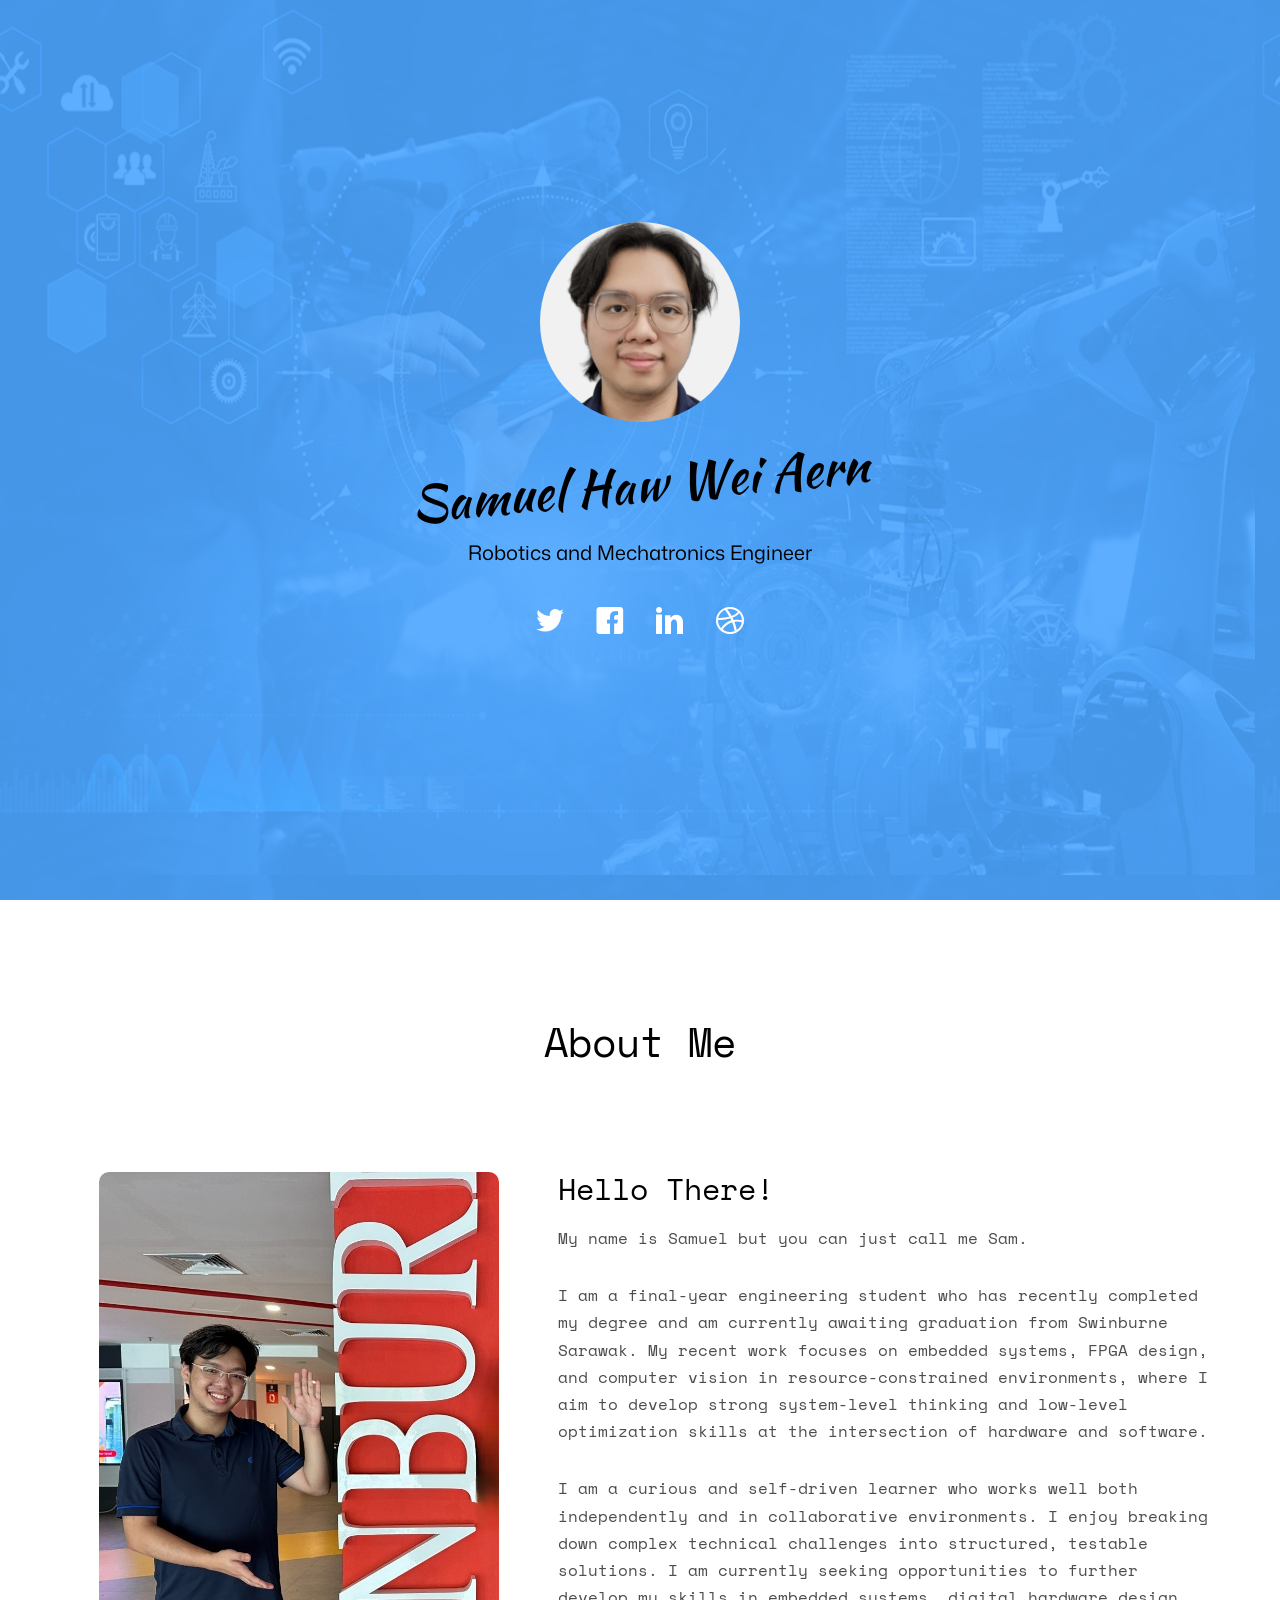
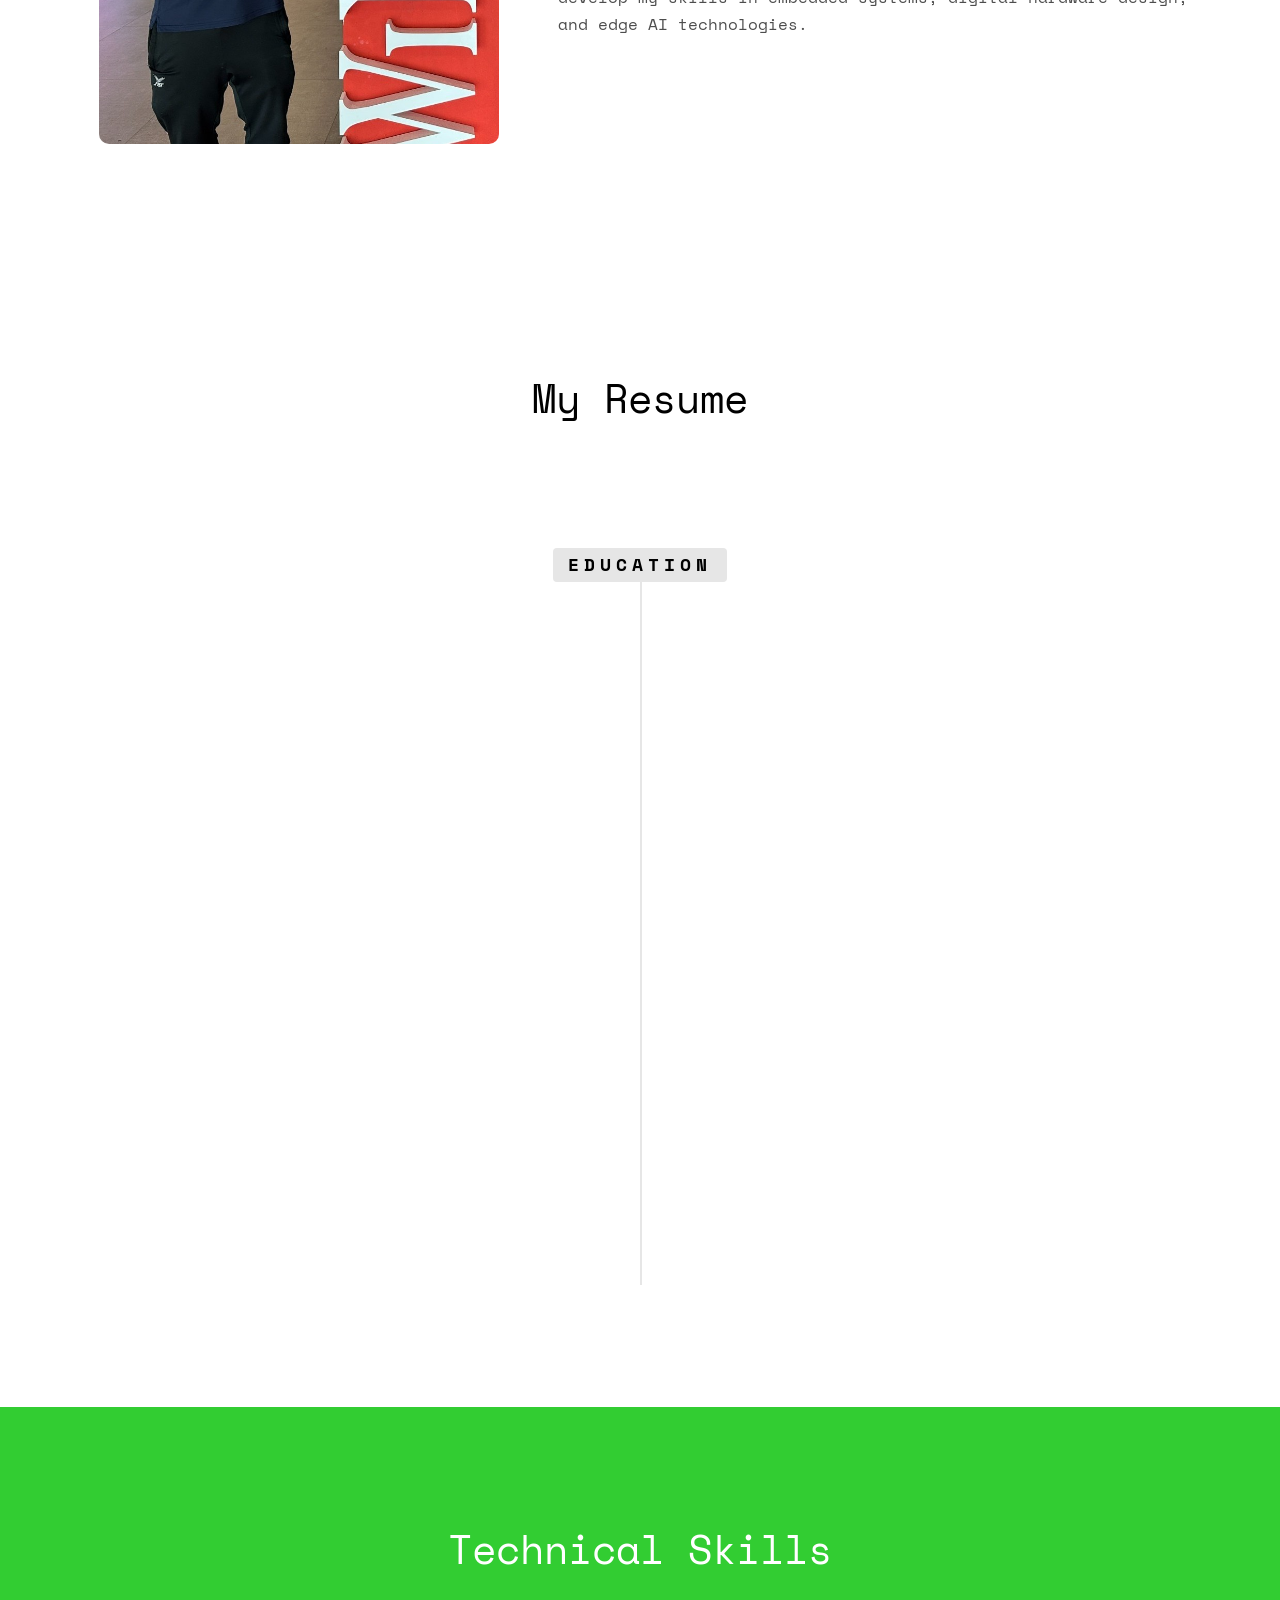
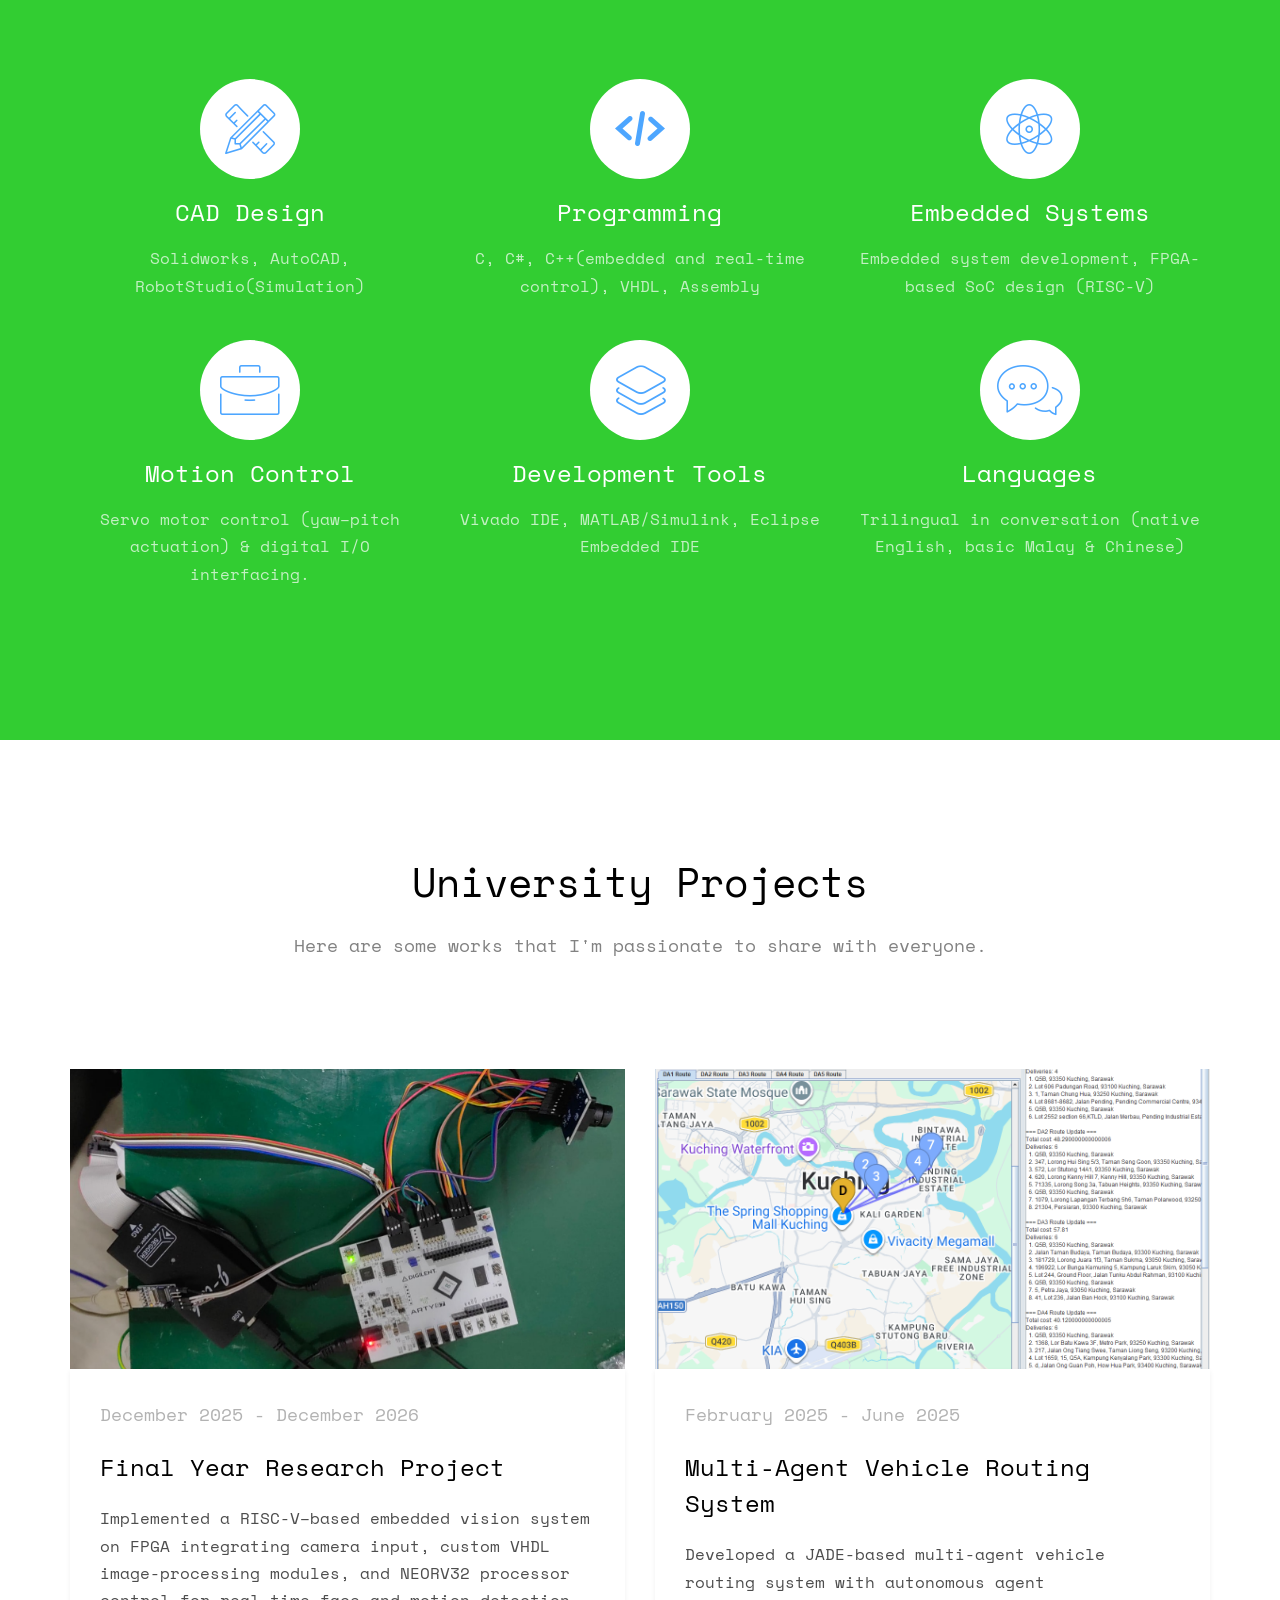
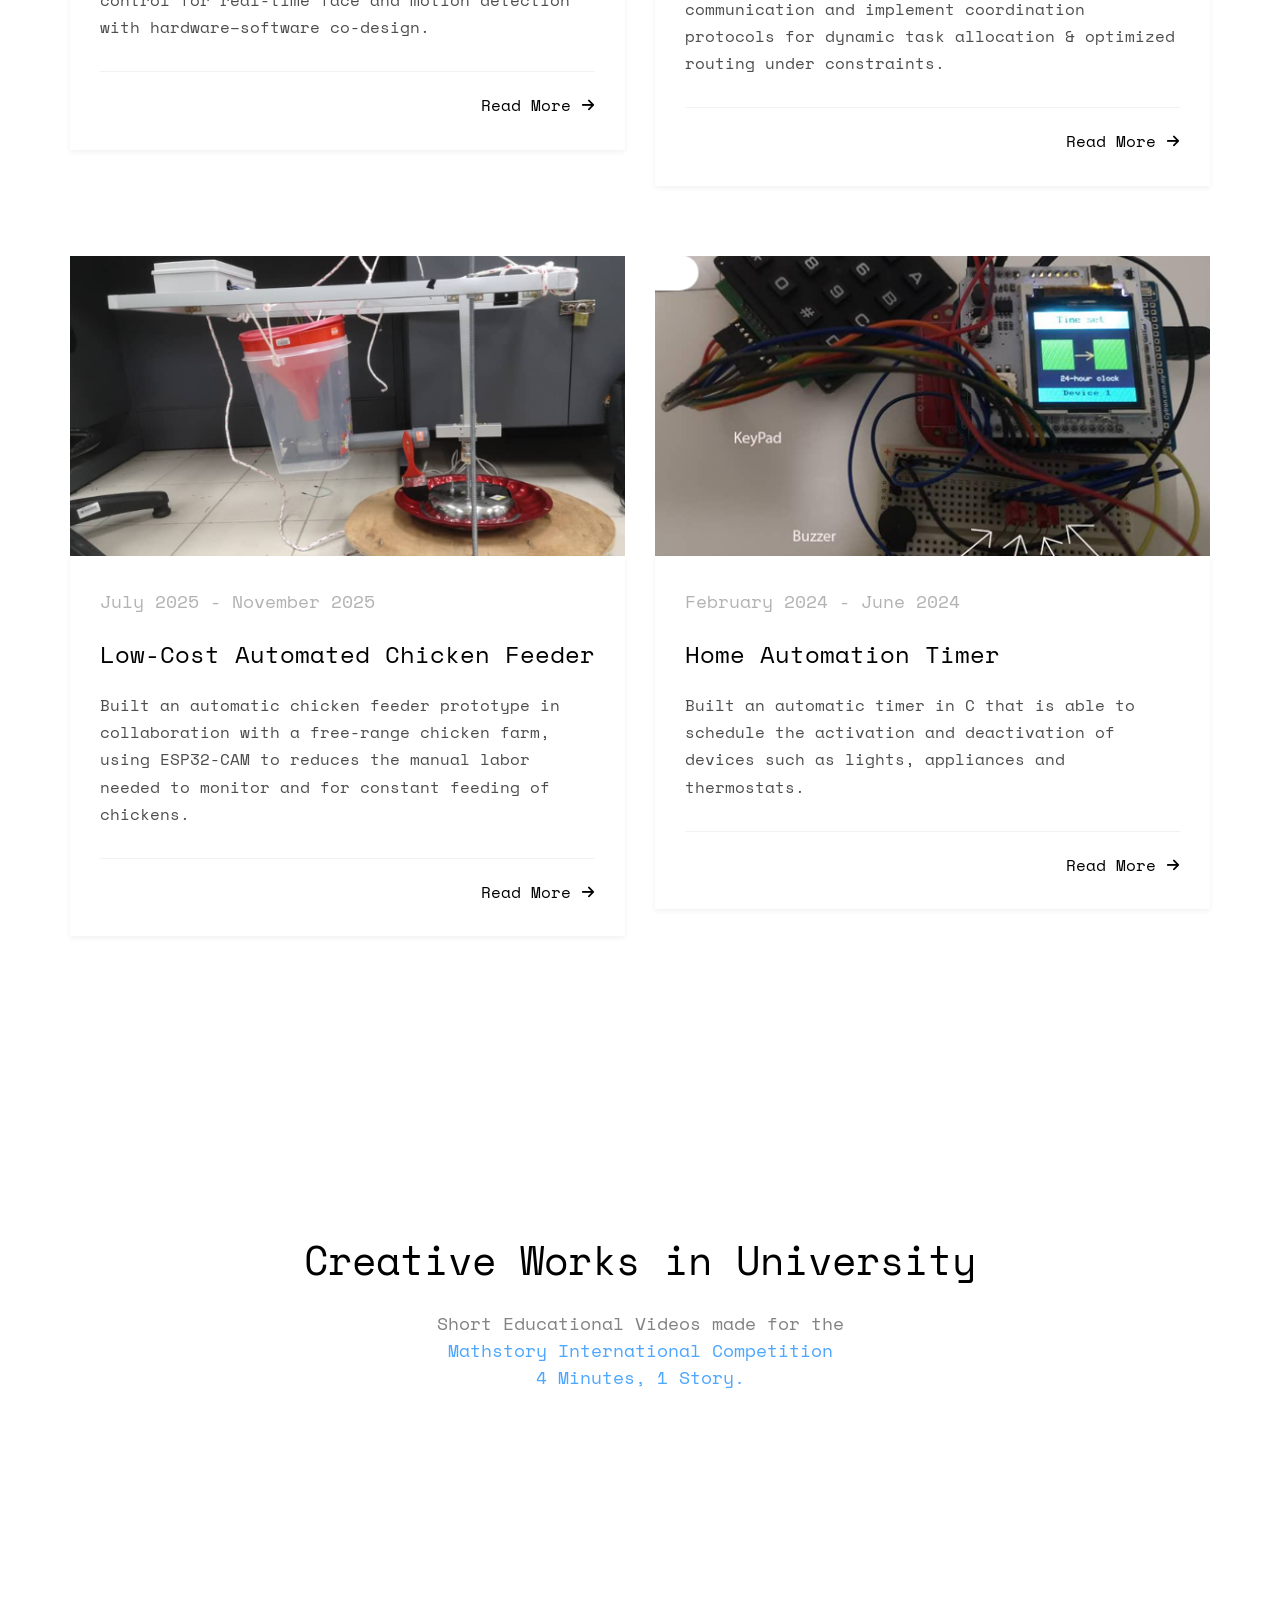
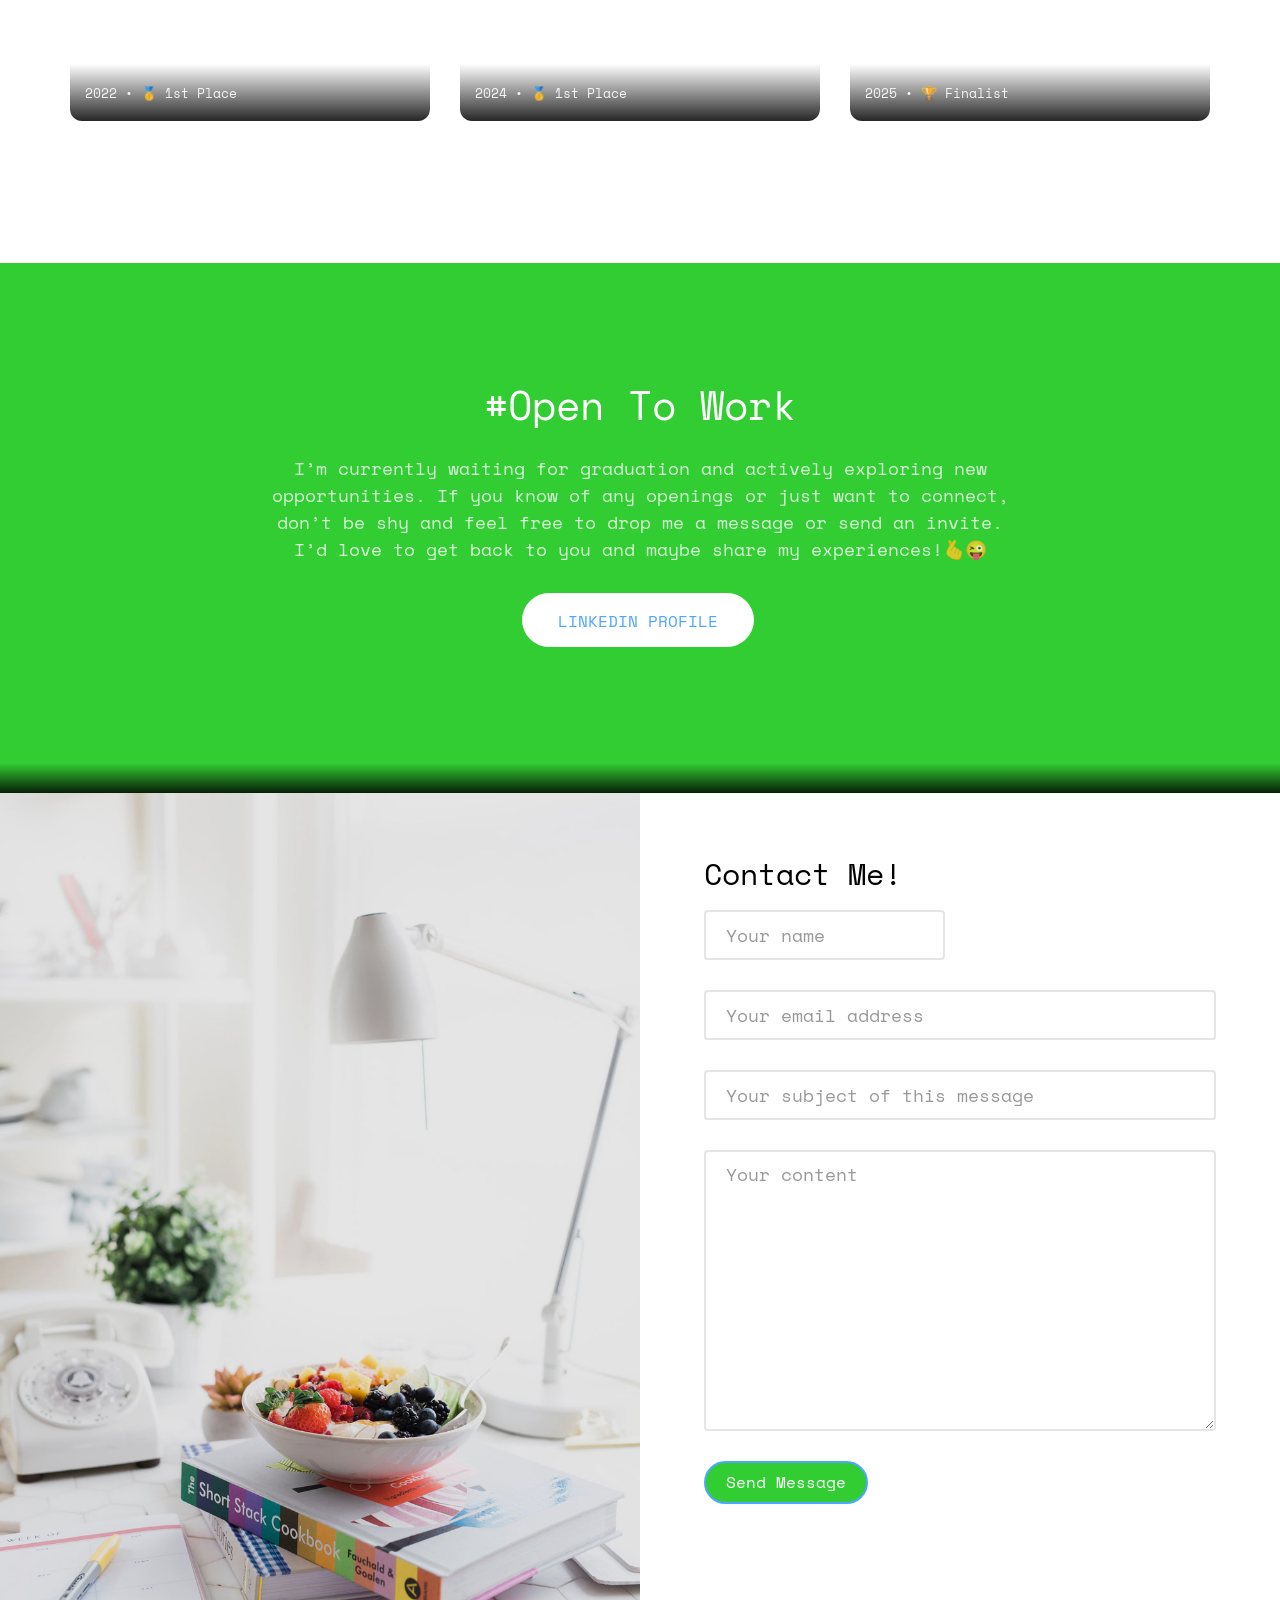
==== commit f2b45576: "Edit personal description in index.html Removed a paragraph about final year project experience." ====
--- a/index.html
+++ b/index.html
@@ -115,9 +115,6 @@
 	        I am a final-year engineering student who has recently completed my degree and am currently awaiting graduation from Swinburne Sarawak. My recent work focuses on embedded systems, FPGA design, and computer vision in resource-constrained environments, where I aim to develop strong system-level thinking and low-level optimization skills at the intersection of hardware and software.
 	        </p>
 	        <p>
-	        Through my final year project, I gained hands-on experience designing RISC-V–based SoC architectures on FPGA, implementing classical computer vision algorithms, and applying hardware–software co-design principles to achieve real-time performance without relying on GPUs. While I still consider myself early in my learning journey, I have developed practical experience using Vivado IDE, VHDL, C/C++, and working with open-source processor cores such as NEORV32.
-	        </p>
-	        <p>
 	        I am a curious and self-driven learner who works well both independently and in collaborative environments. I enjoy breaking down complex technical challenges into structured, testable solutions. I am currently seeking opportunities to further develop my skills in embedded systems, digital hardware design, and edge AI technologies.
 	        </p>
 	      </div>
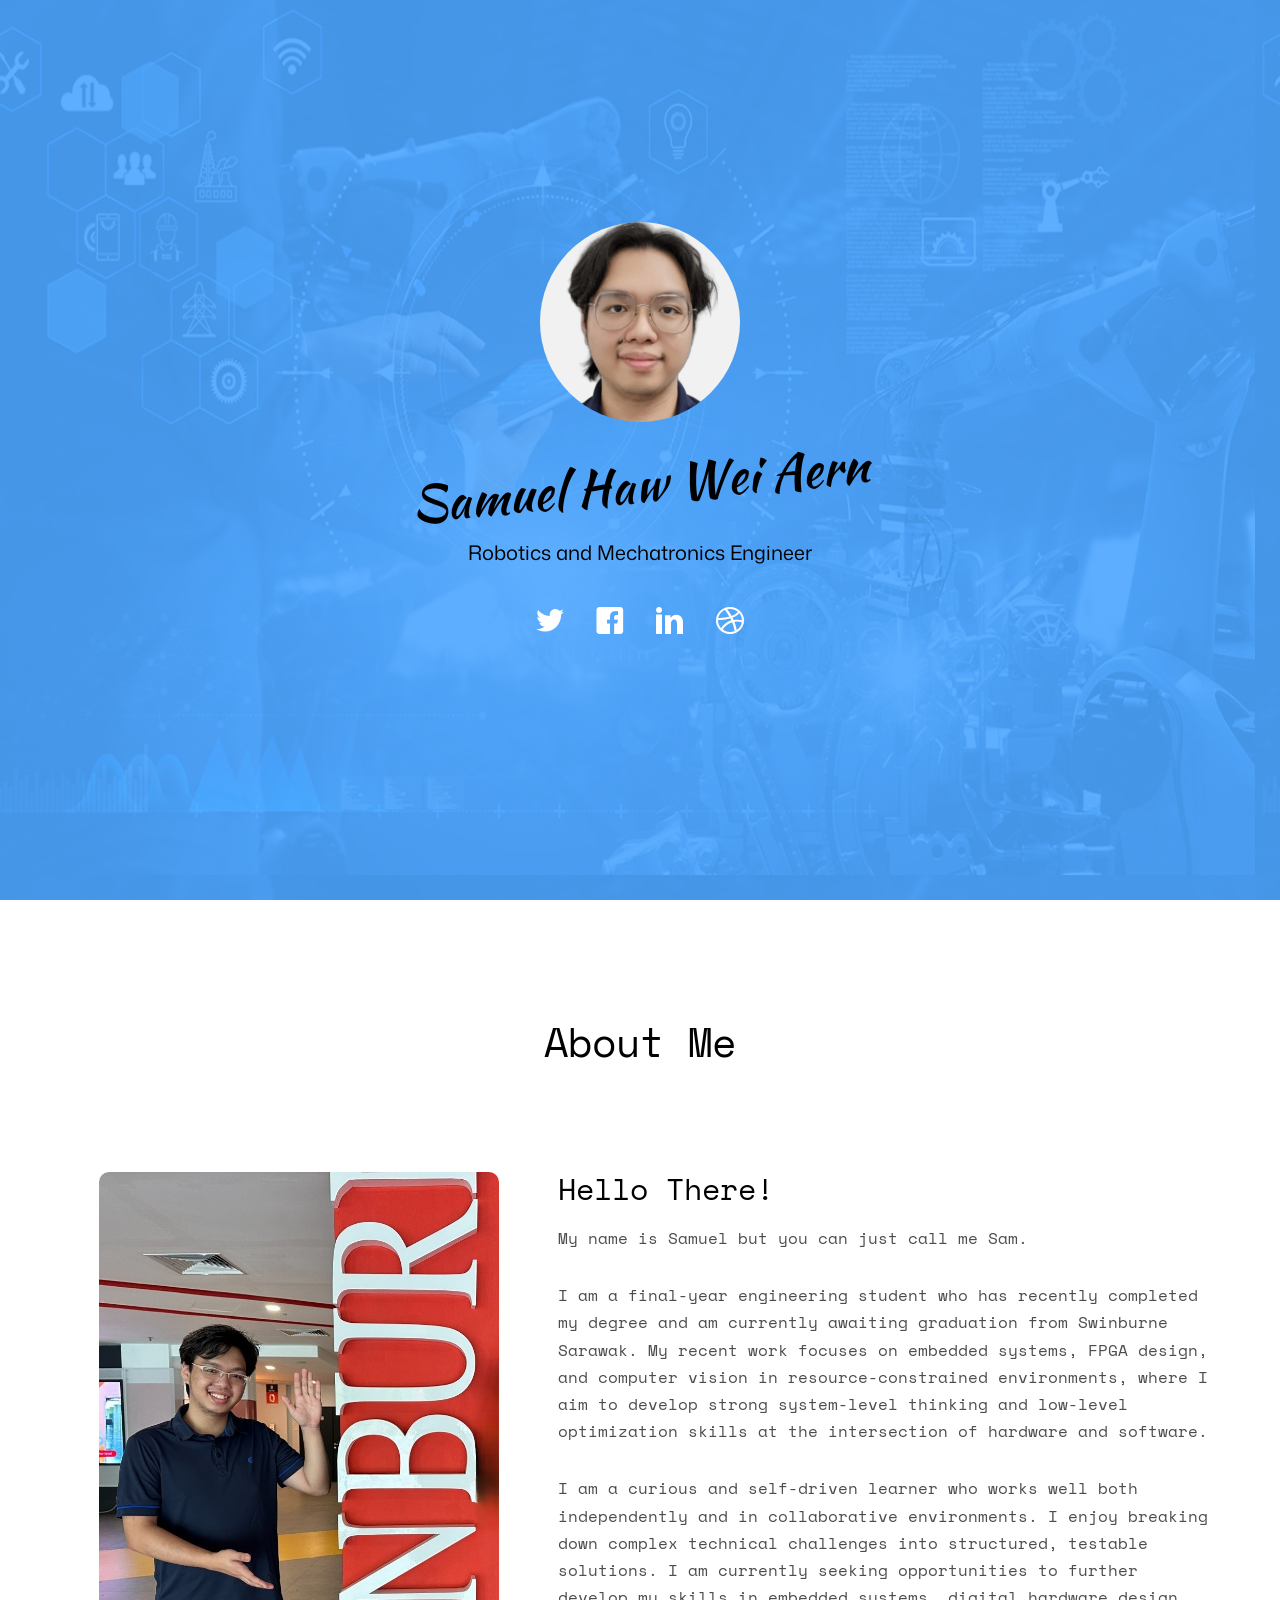
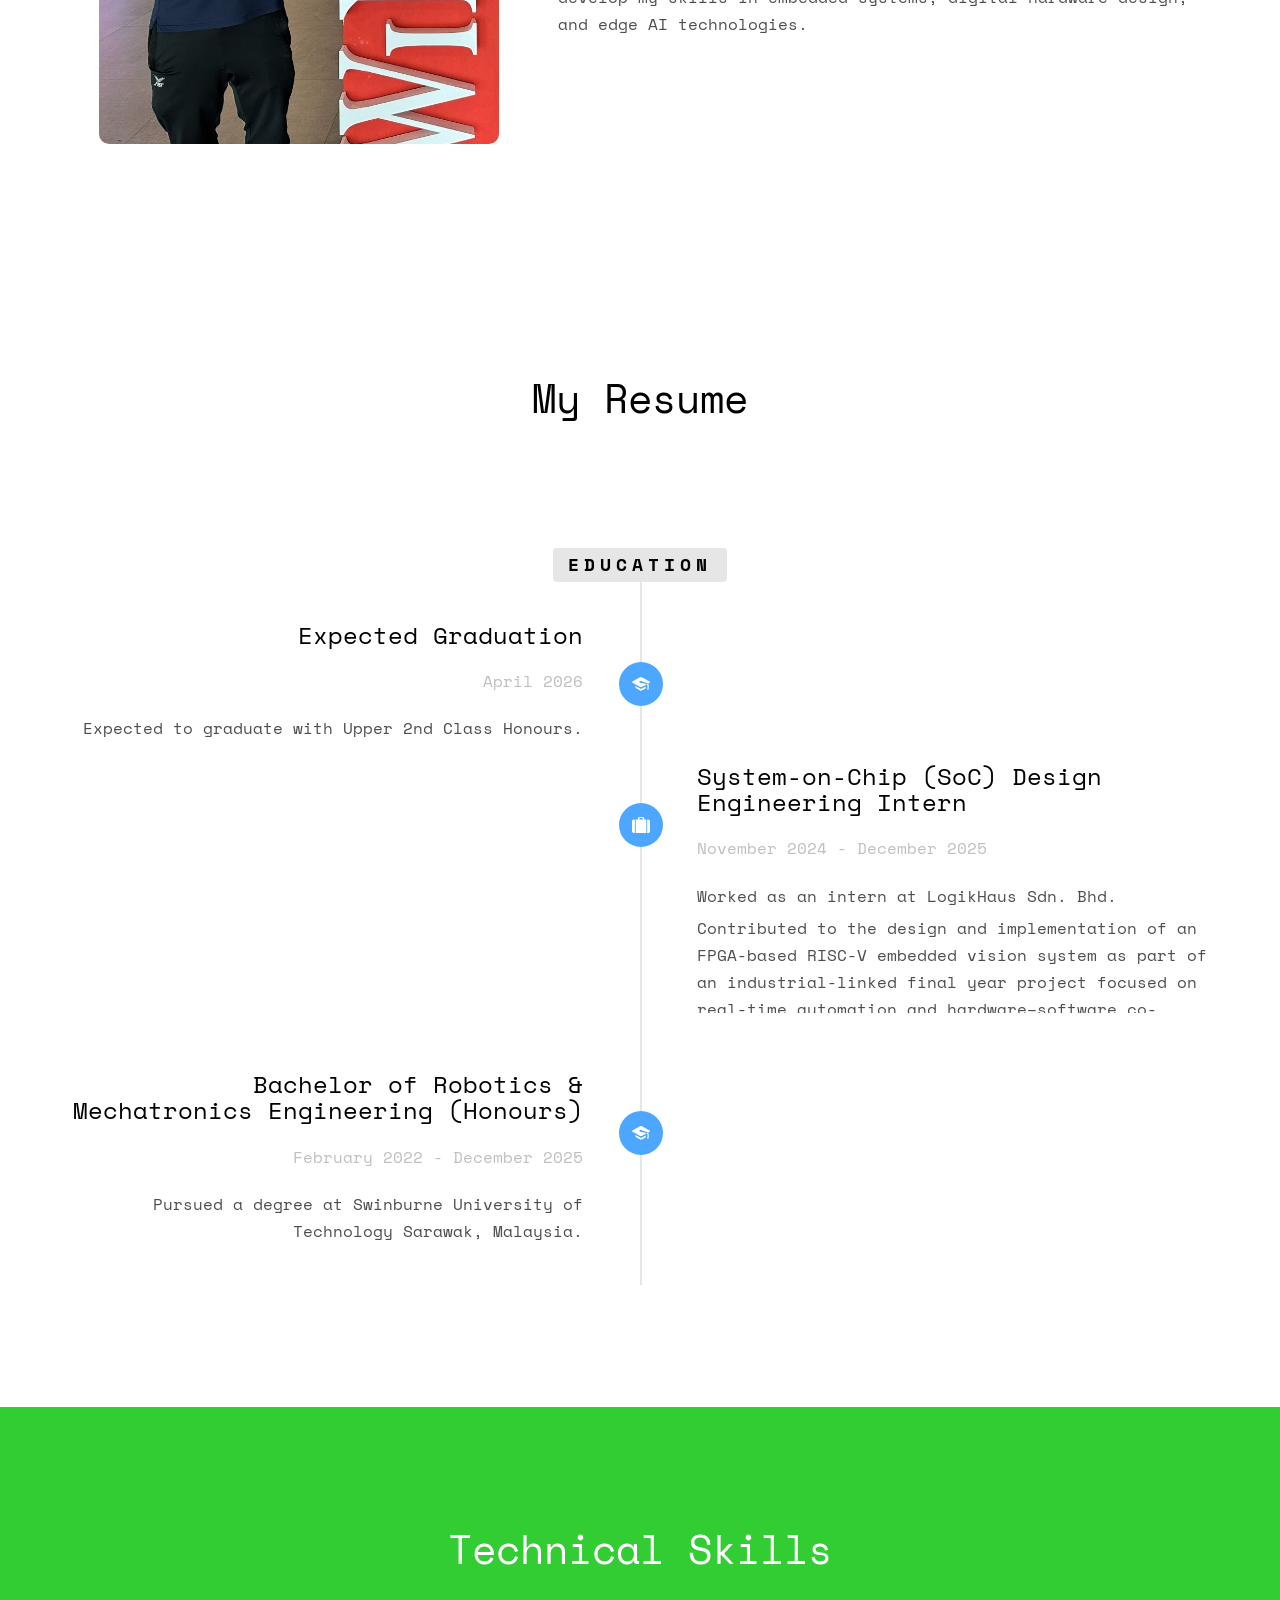
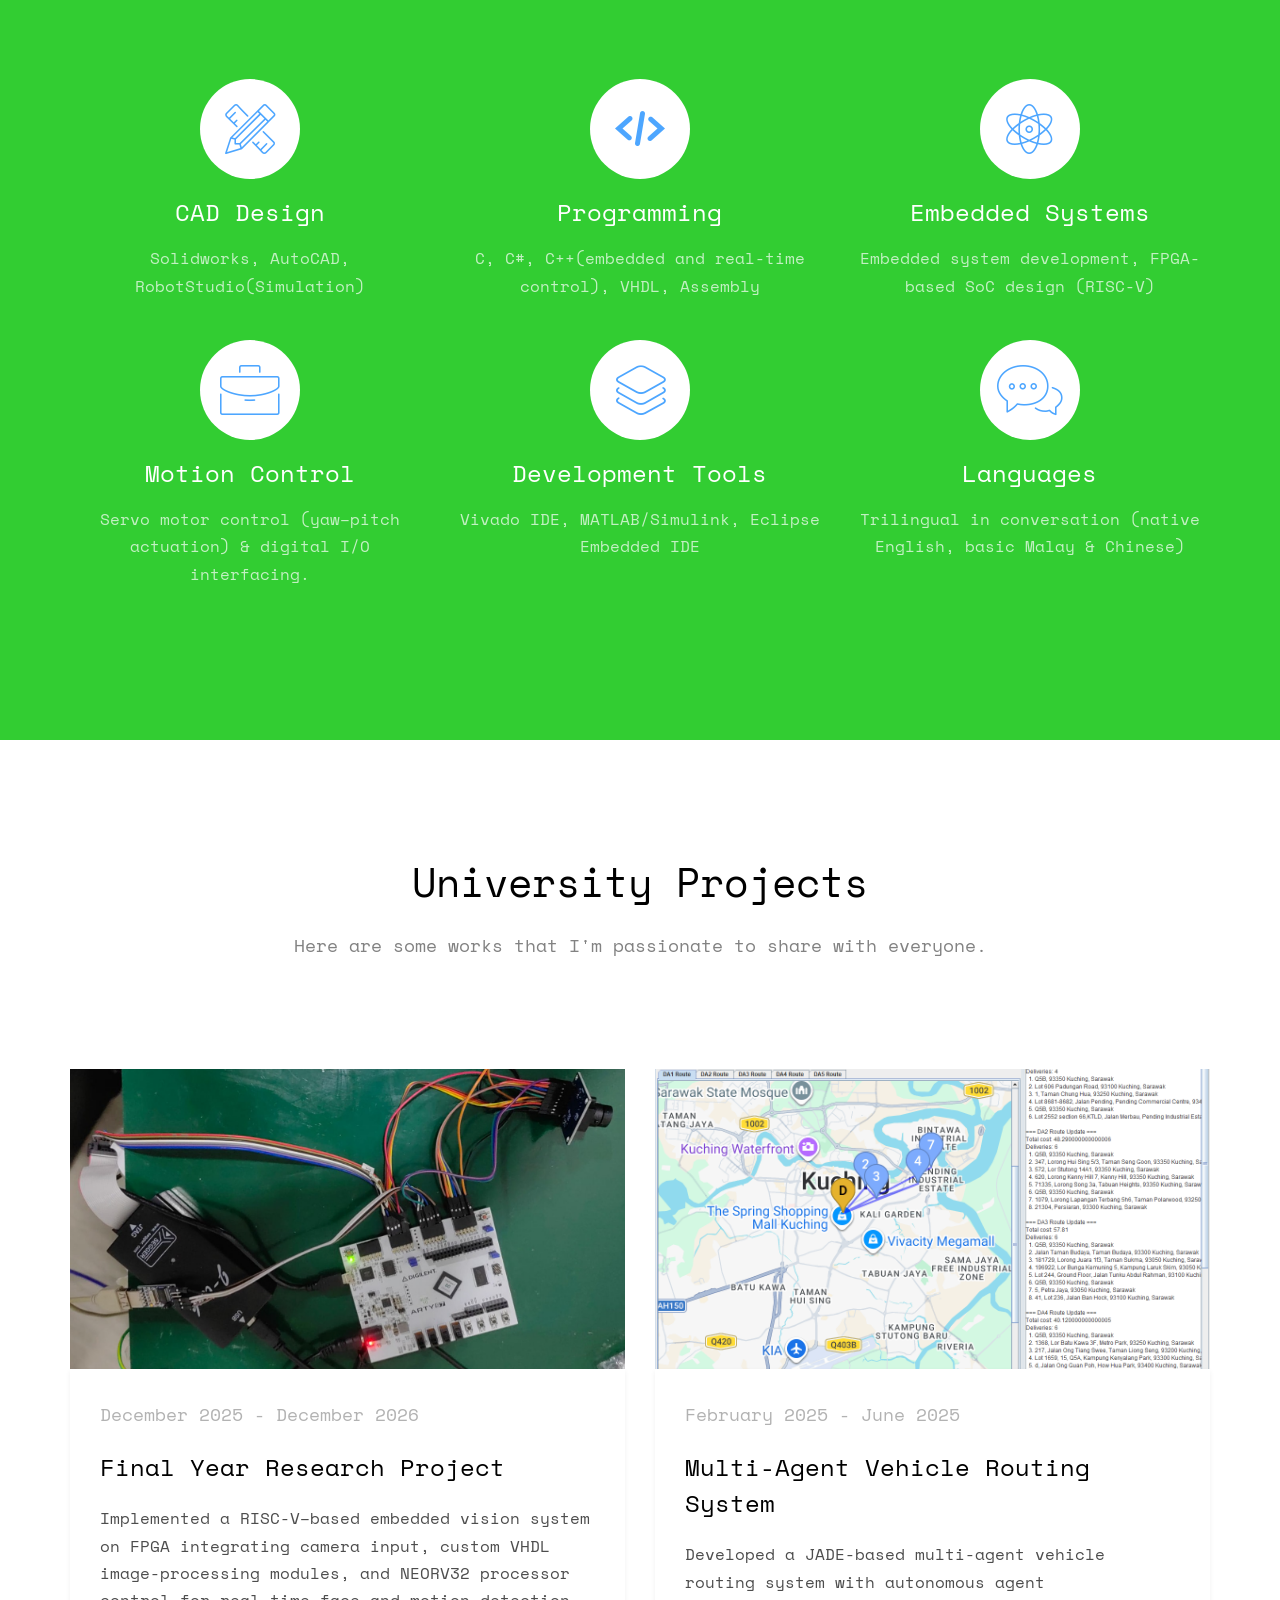
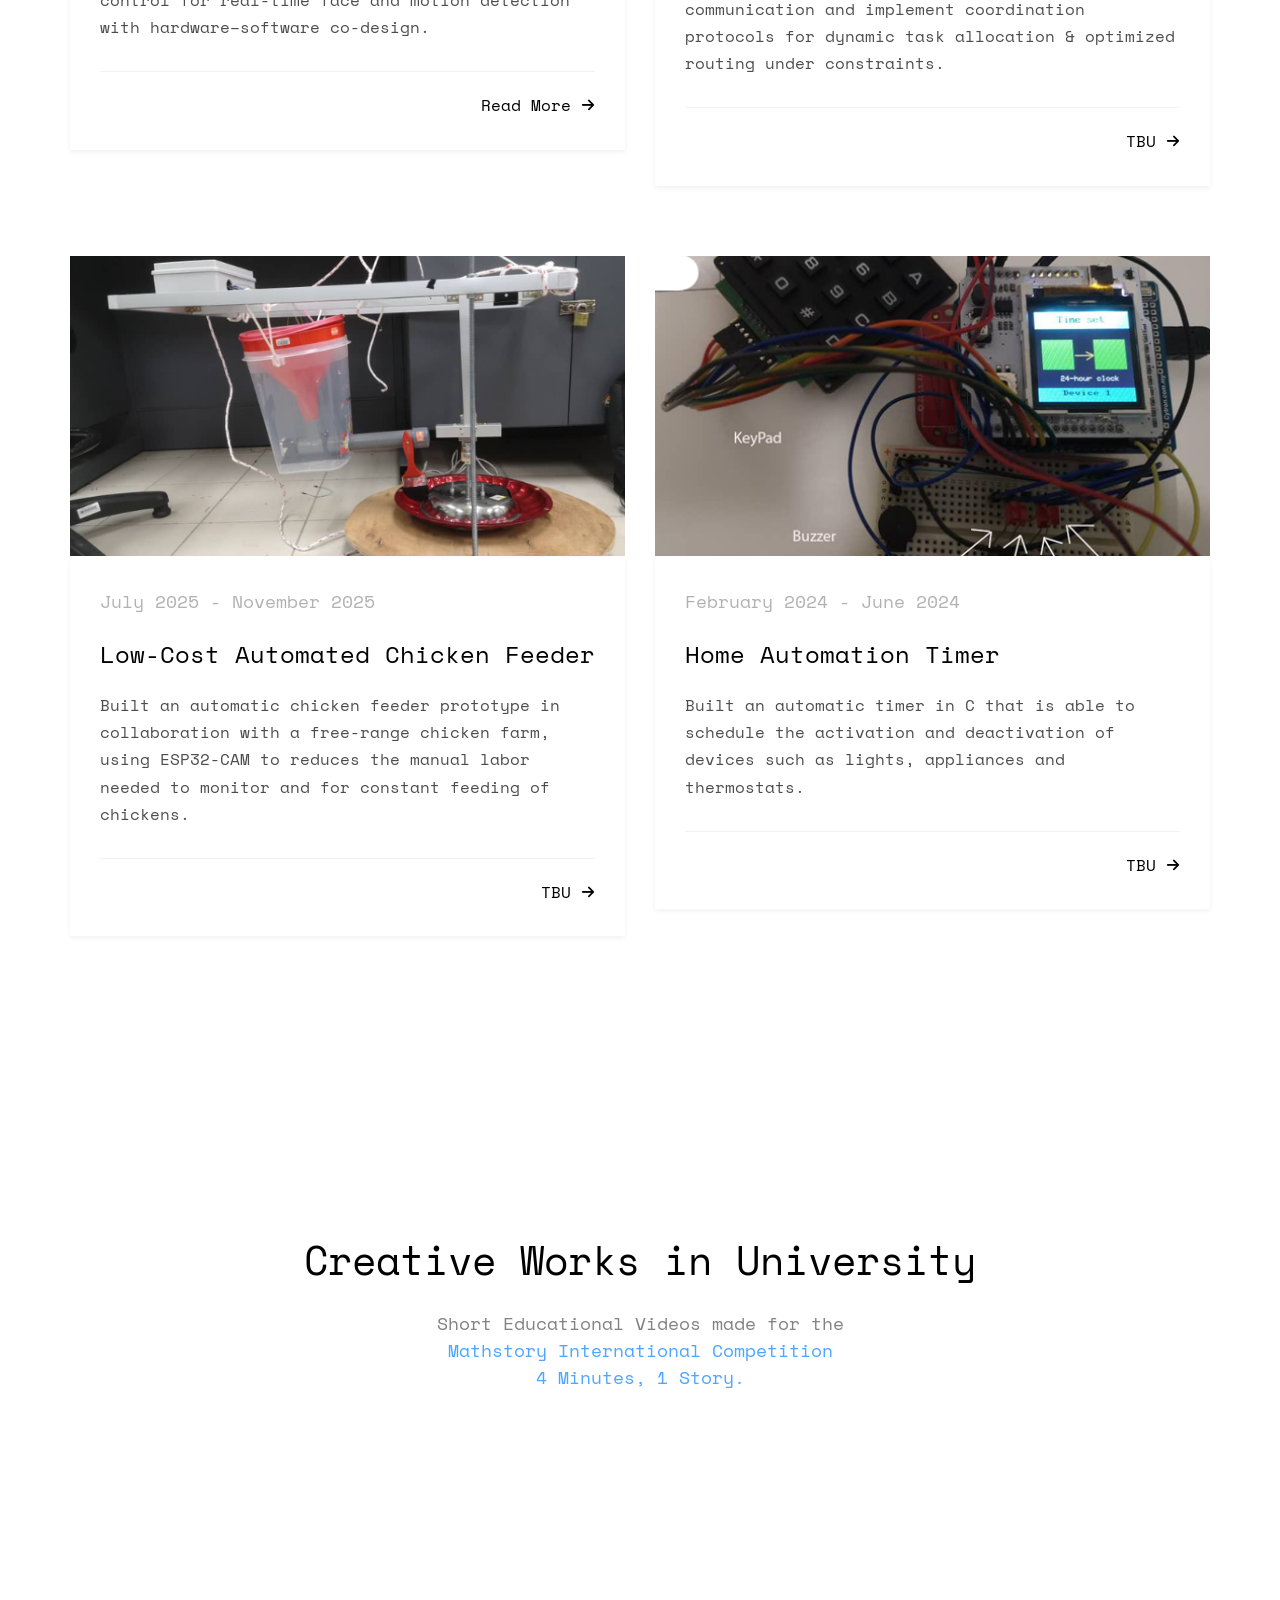
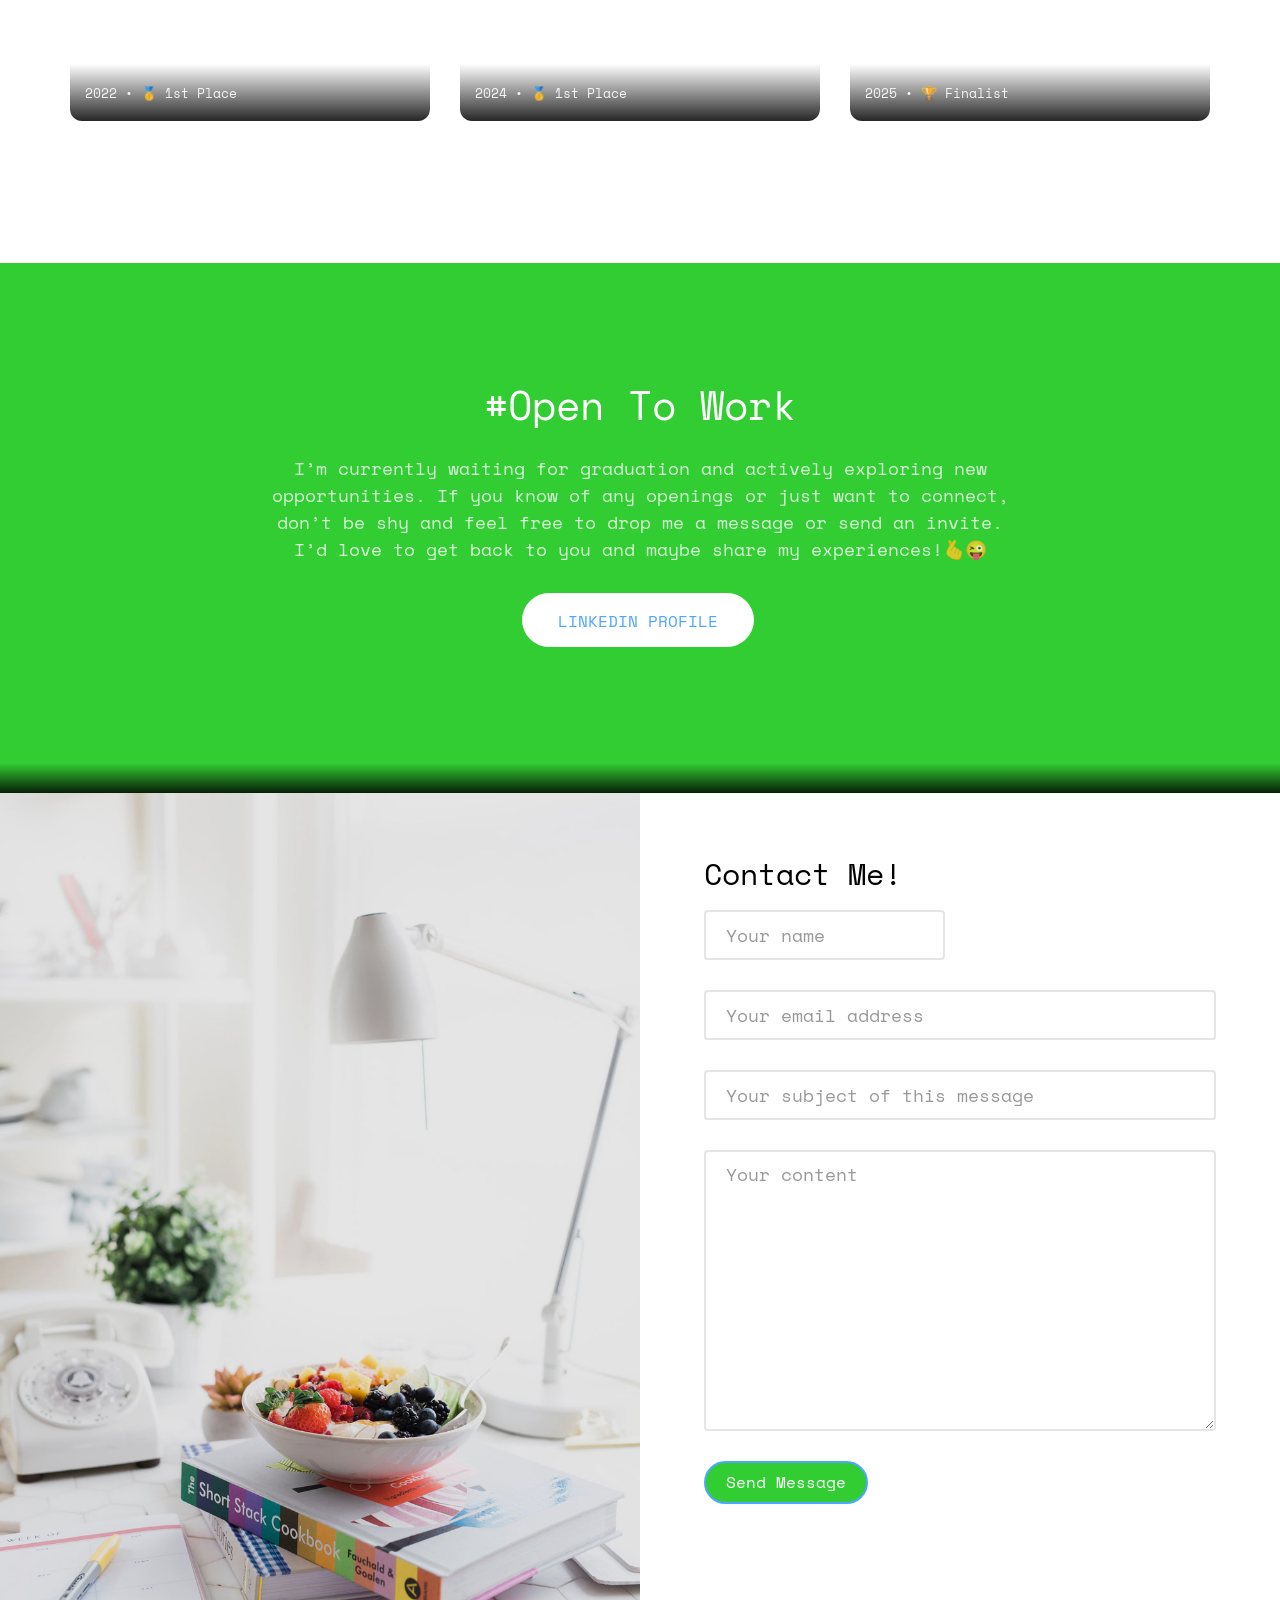
==== commit e6c528f8: "Replace 'Read More' with 'TBU' in index.html" ====
--- a/index.html
+++ b/index.html
@@ -318,7 +318,7 @@
 								for dynamic task allocation & optimized routing under constraints.
 							</p>
 							<ul class="stuff">
-								<li><a href="#">Read More<i class="icon-arrow-right22"></i></a></li>
+								<li><a href="#">TBU<i class="icon-arrow-right22"></i></a></li>
 							</ul>
 						</div> 
 					</div>
@@ -333,7 +333,7 @@
 								labor needed to monitor and for constant feeding of chickens.
 							</p>
 							<ul class="stuff">
-								<li><a href="#">Read More<i class="icon-arrow-right22"></i></a></li>
+								<li><a href="#">TBU<i class="icon-arrow-right22"></i></a></li>
 							</ul>
 						</div> 
 					</div>
@@ -348,7 +348,7 @@
 								deactivation of devices such as lights, appliances and thermostats.
 							</p>
 							<ul class="stuff">
-								<li><a href="#">Read More<i class="icon-arrow-right22"></i></a></li>
+								<li><a href="#">TBU<i class="icon-arrow-right22"></i></a></li>
 							</ul>
 						</div> 
 					</div>
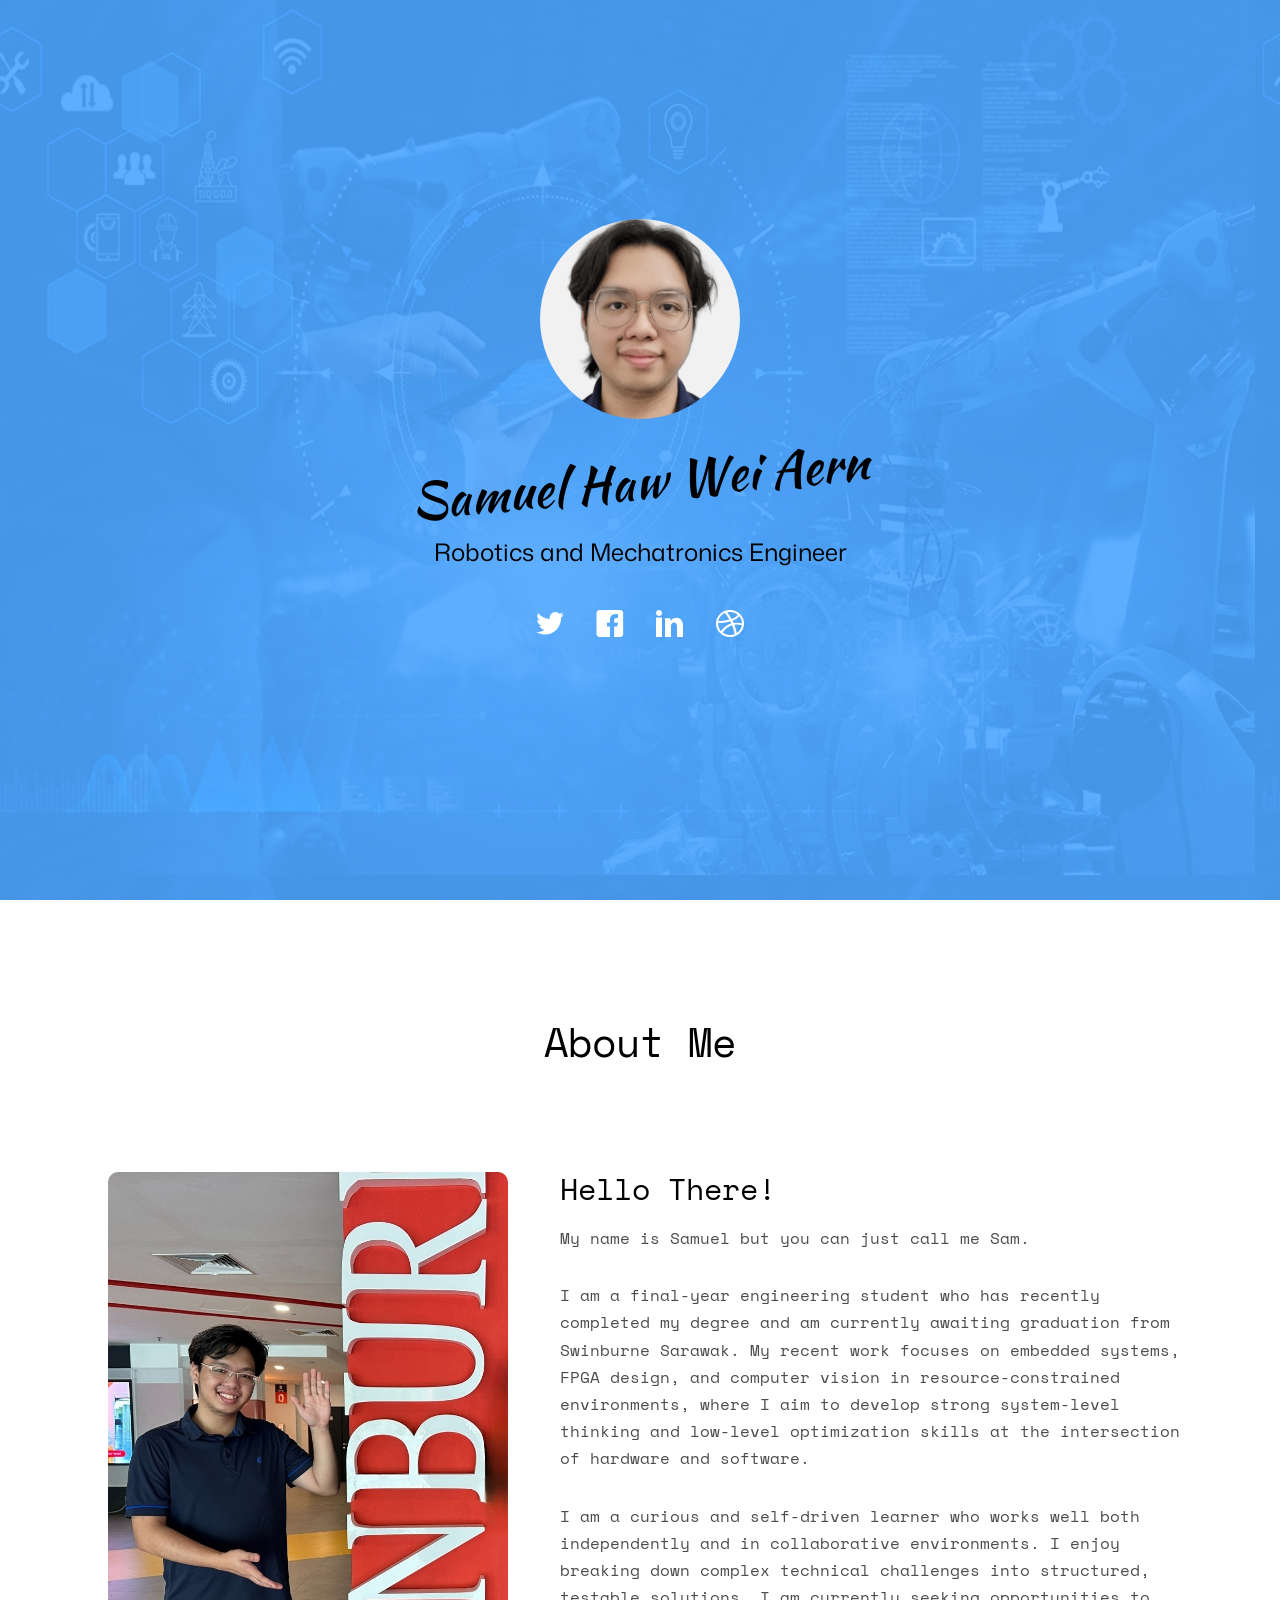
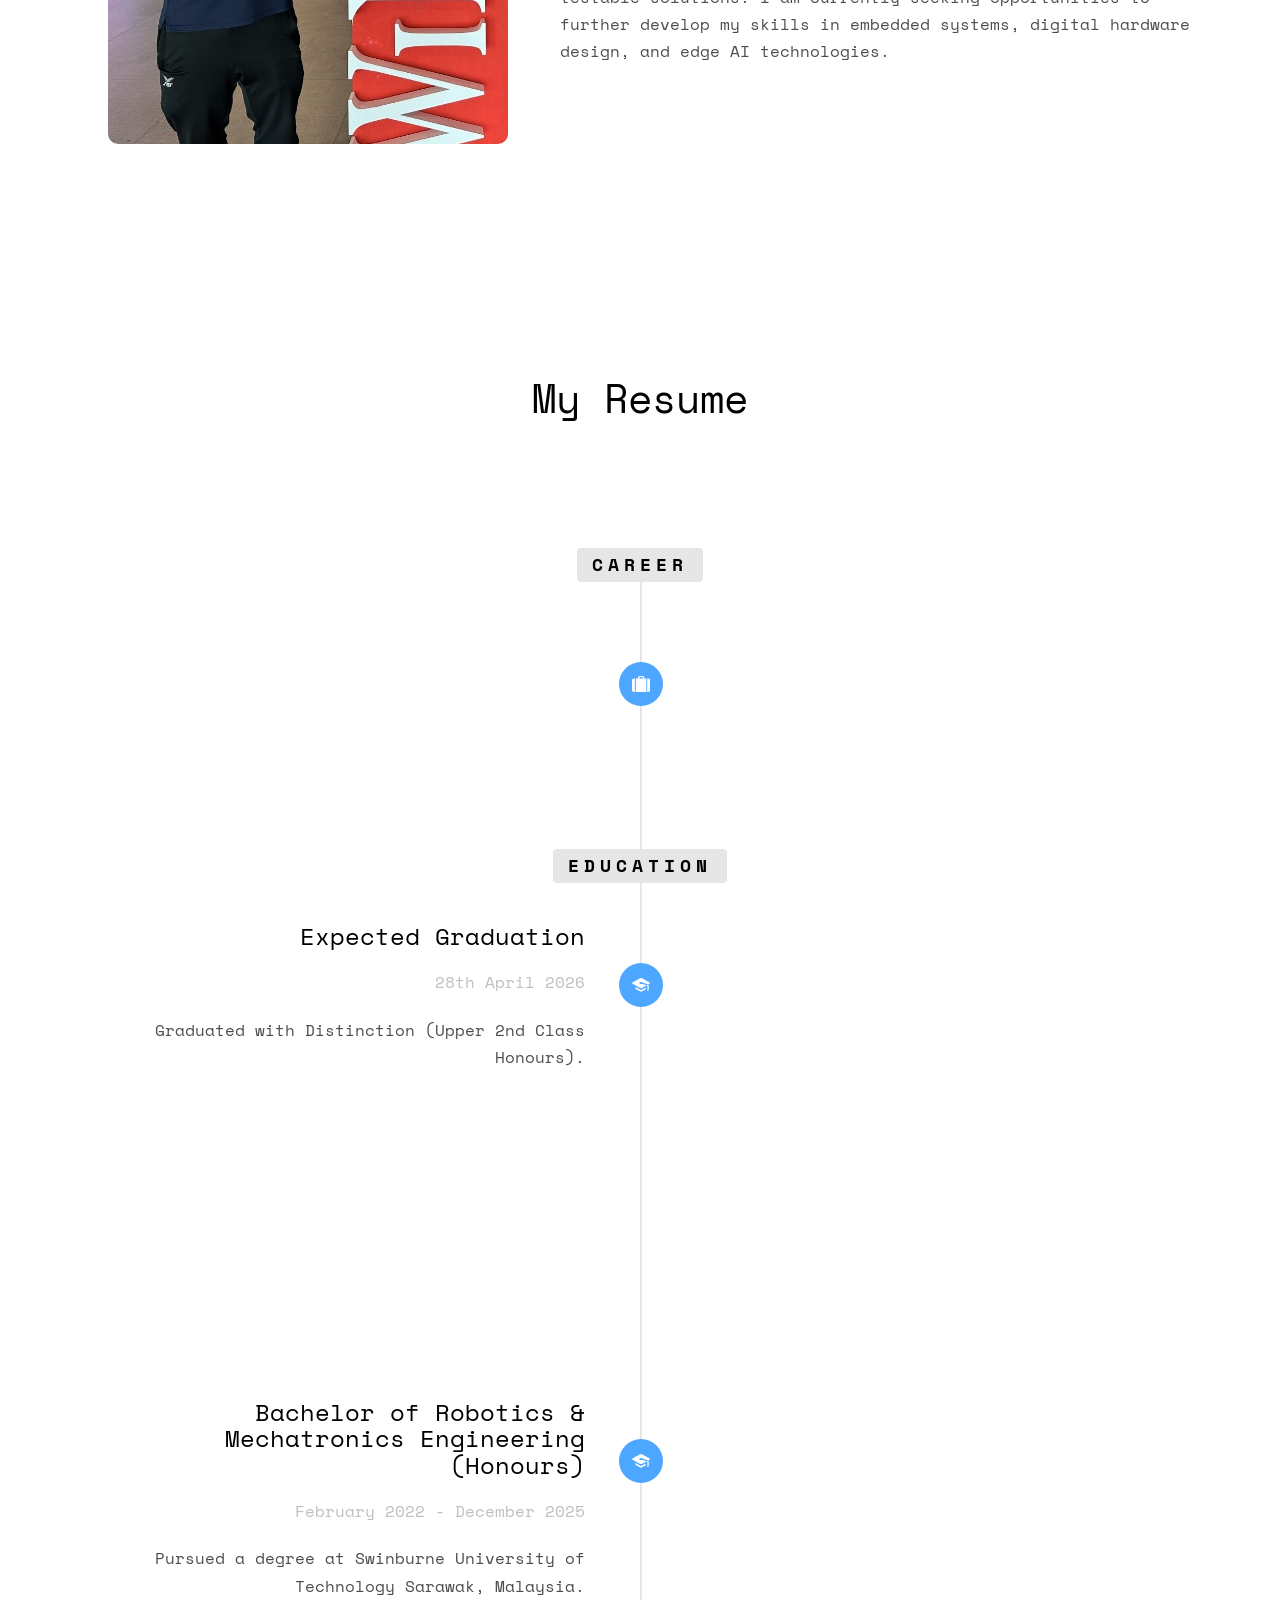
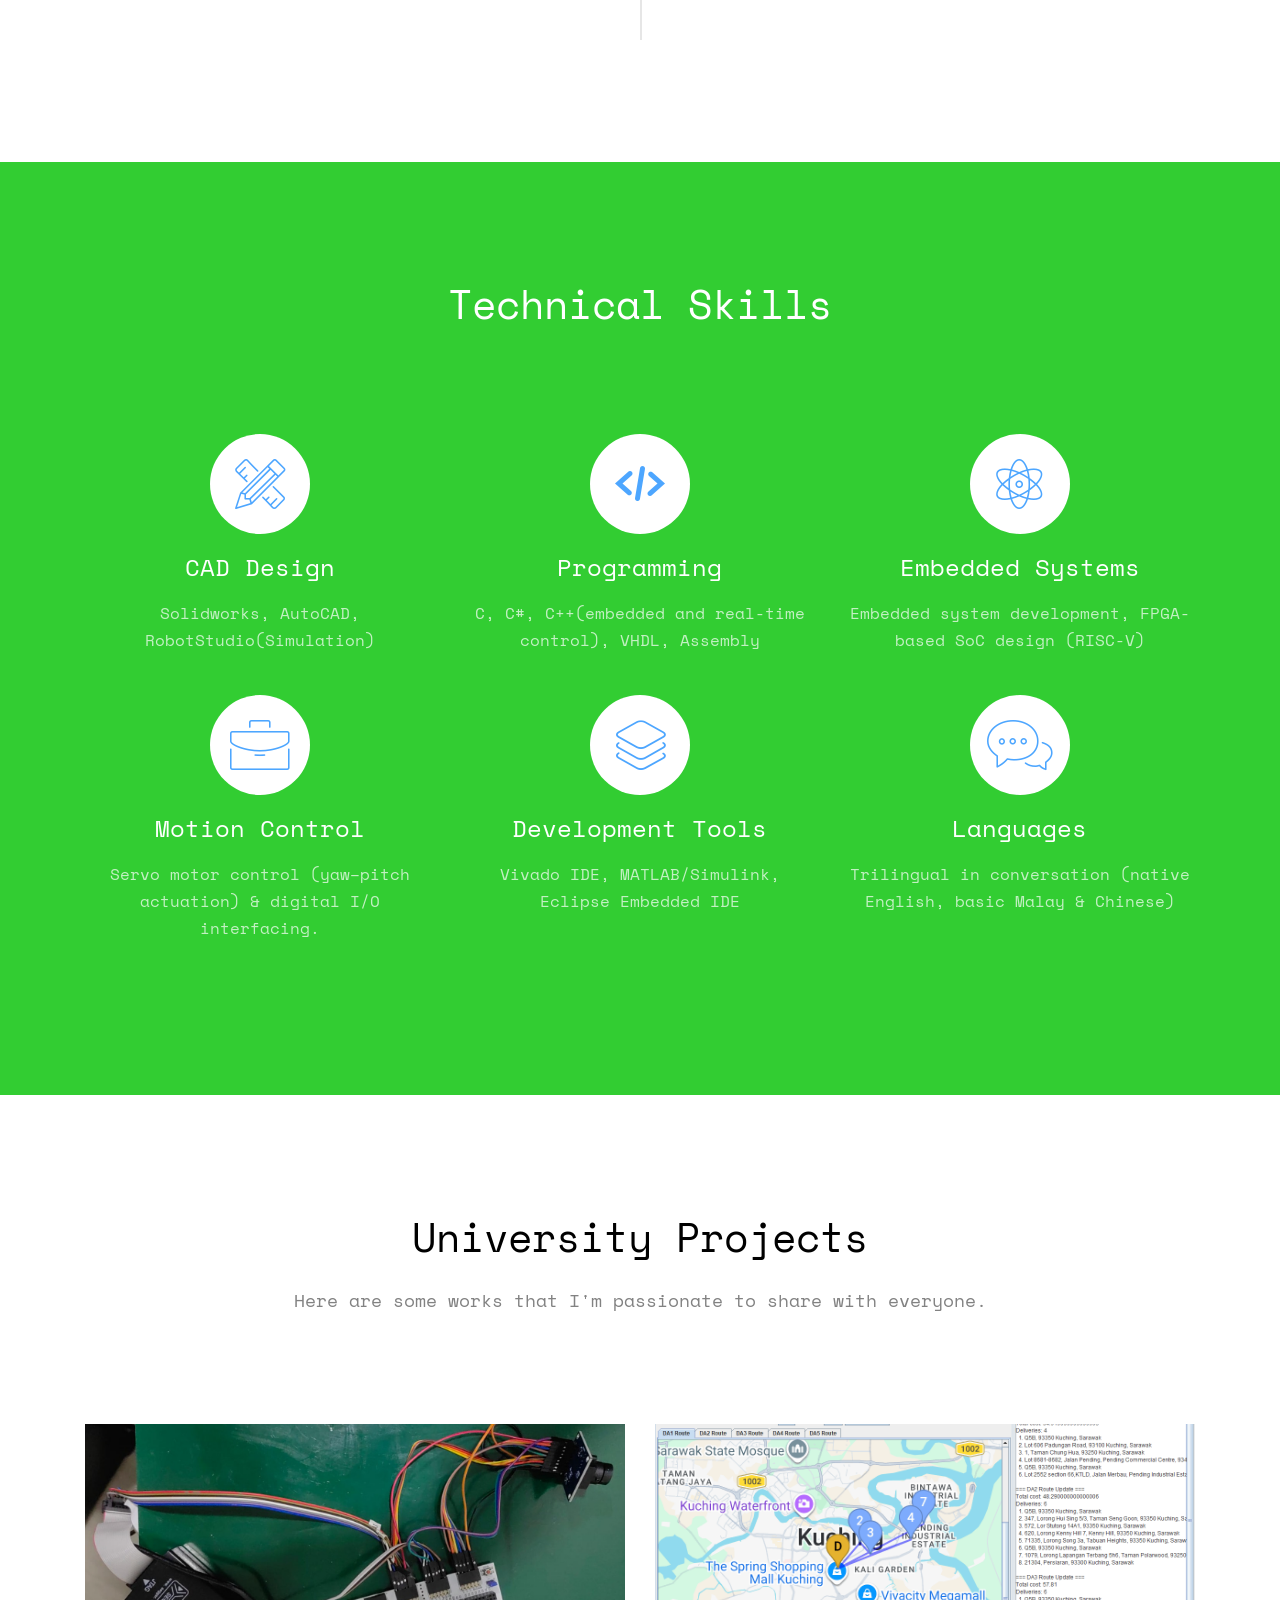
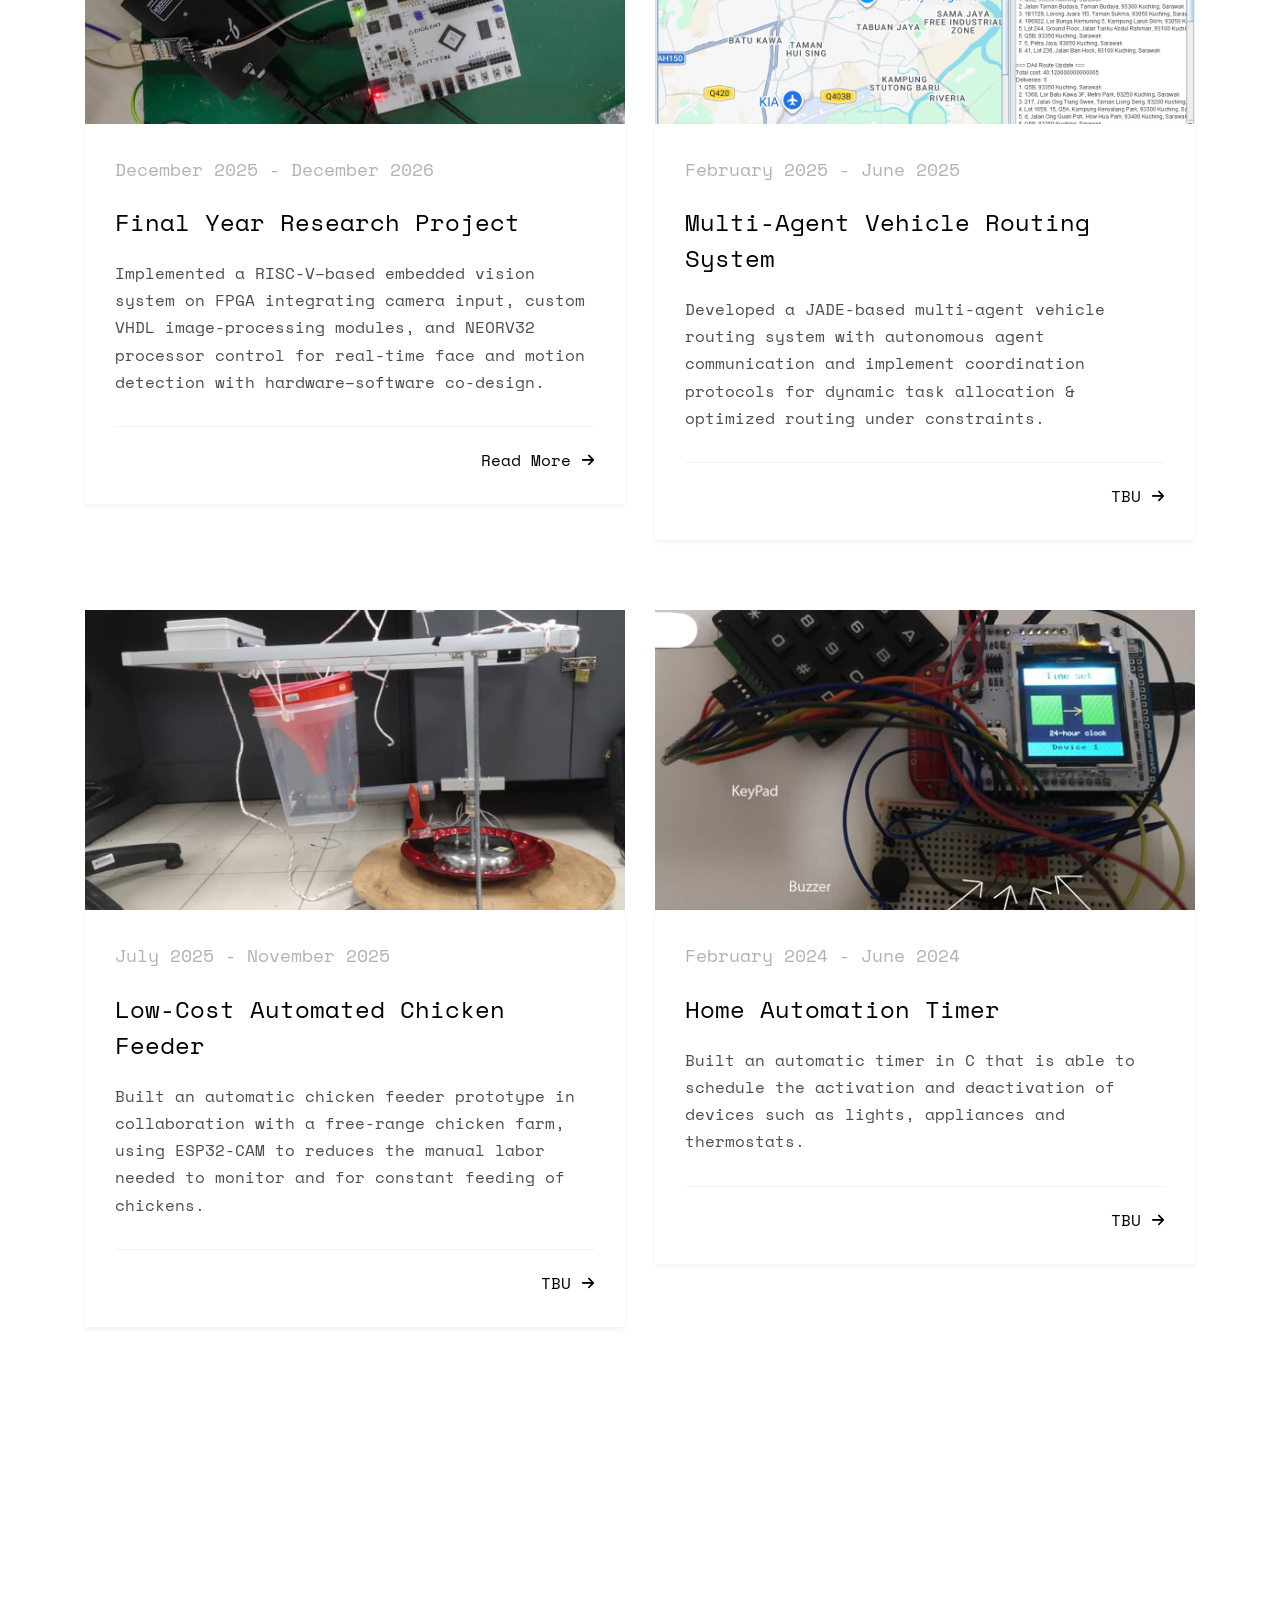
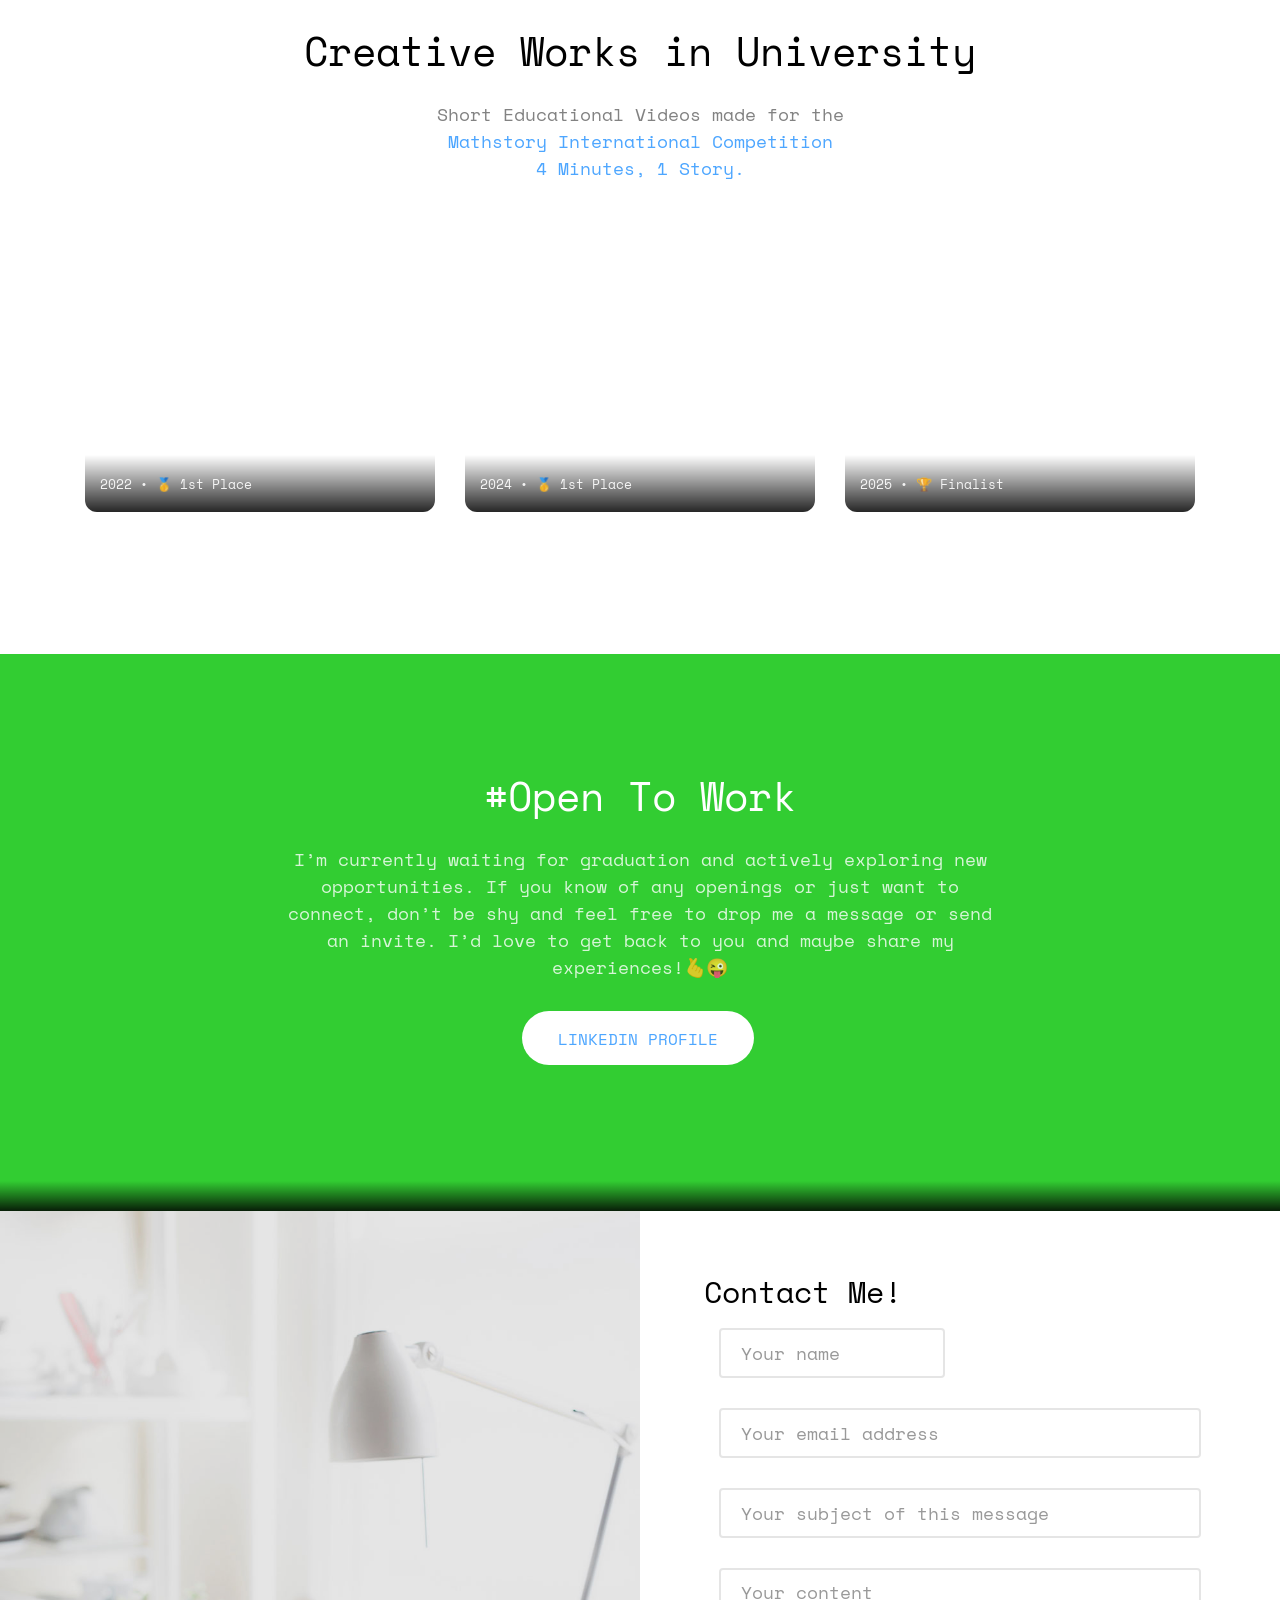
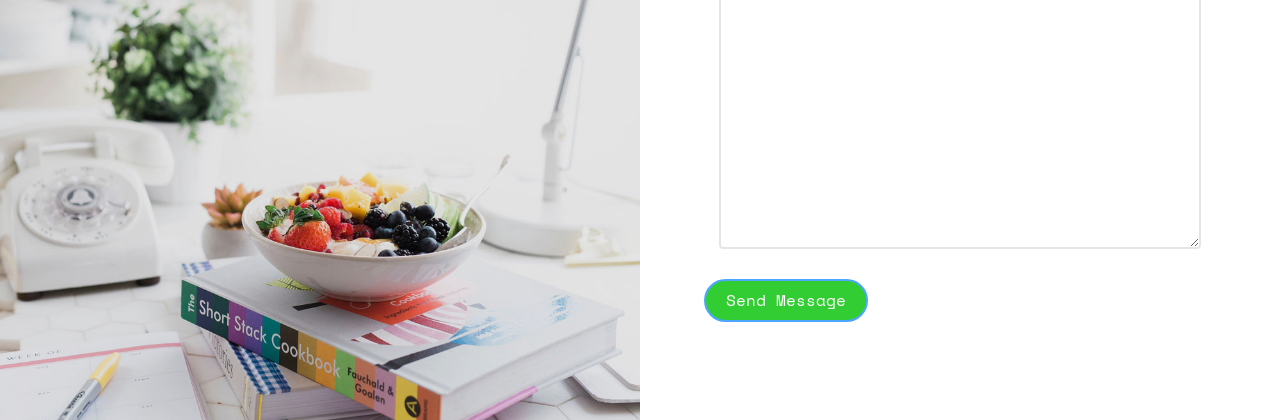
==== commit 5eabeee3: "Update career and education timeline details Updated job title and details for current position as a" ====
--- a/index.html
+++ b/index.html
@@ -133,7 +133,26 @@
 			<div class="row">
 				<div class="col-md-12 col-md-offset-0">
 					<ul class="timeline">
-	
+
+						<li class="timeline-heading text-center animate-box">
+							<div><h3>Career</h3></div>
+						</li>
+						
+							<!-- 1st Job -->
+						<li class="timeline-inverted animate-box">
+							<div class="timeline-badge"><i class="icon-suitcase"></i></div>
+							<div class="timeline-panel">
+								<div class="timeline-heading">
+									<h3 class="timeline-title">Robotics Engineer</h3>
+									<span class="company"> May 2026 - Present</span>
+								</div>
+								<div class="timeline-body">
+									<p> Currently a Robotics Engineer at Automatic Controls and Instrumentation Pte. Ltd.</p>
+									<p> Working as an assistant engineer in Industrial Automation. Will be given a project to lead soon!</p>
+								</div>
+							</div>
+						</li>
+						
 						<li class="timeline-heading text-center animate-box">
 							<div><h3>Education</h3></div>
 						</li>
@@ -144,10 +163,10 @@
 							<div class="timeline-panel">
 								<div class="timeline-heading">
 									<h3 class="timeline-title">Expected Graduation</h3>
-									<span class="company">April 2026</span>
+									<span class="company">28th April 2026</span>
 								</div>
 								<div class="timeline-body">
-									<p>Expected to graduate with Upper 2nd Class Honours. </p>
+									<p>Graduated with Distinction (Upper 2nd Class Honours). </p>
 								</div>
 							</div>
 						</li>
--- a/css/style.css
+++ b/css/style.css
@@ -150,7 +150,7 @@
 #fh5co-header .display-tc h3,
 .fh5co-cover .display-tc h3 {
   font-family: 'Mona Sans', sans-serif;
-  font-size: 20px;
+  font-size: 24px;
   font-weight: 400;
   line-height: 1.5;
   margin-bottom: 30px;
@@ -1359,3 +1359,33 @@
   transform: translate(-50%, -50%) scale(1.2);
   opacity: 1;
 }
+
+/* Remove Bootstrap row side offsets */
+.row {
+    margin-left: 0;
+    margin-right: 0;
+}
+
+/* Remove container padding */
+.container-fluid {
+    padding-left: 0;
+    padding-right: 0;
+}
+
+/* Slide styling */
+.slide-img {
+    width: 95%;              /* control how wide */
+    margin: 60px auto;       /* center horizontally */
+    display: block;          /* REQUIRED for centering */
+    border-radius: 12px;
+    box-shadow: 0 8px 25px rgba(0,0,0,0.25);
+}
+
+.project-thumb-img {
+    width: 500px;
+    max-width: 90%;
+    border-radius: 12px;
+    border: 3px solid rgba(255,255,255,0.8);
+    box-shadow: 0 8px 25px rgba(0,0,0,0.4);
+    margin-bottom: 30px;
+}
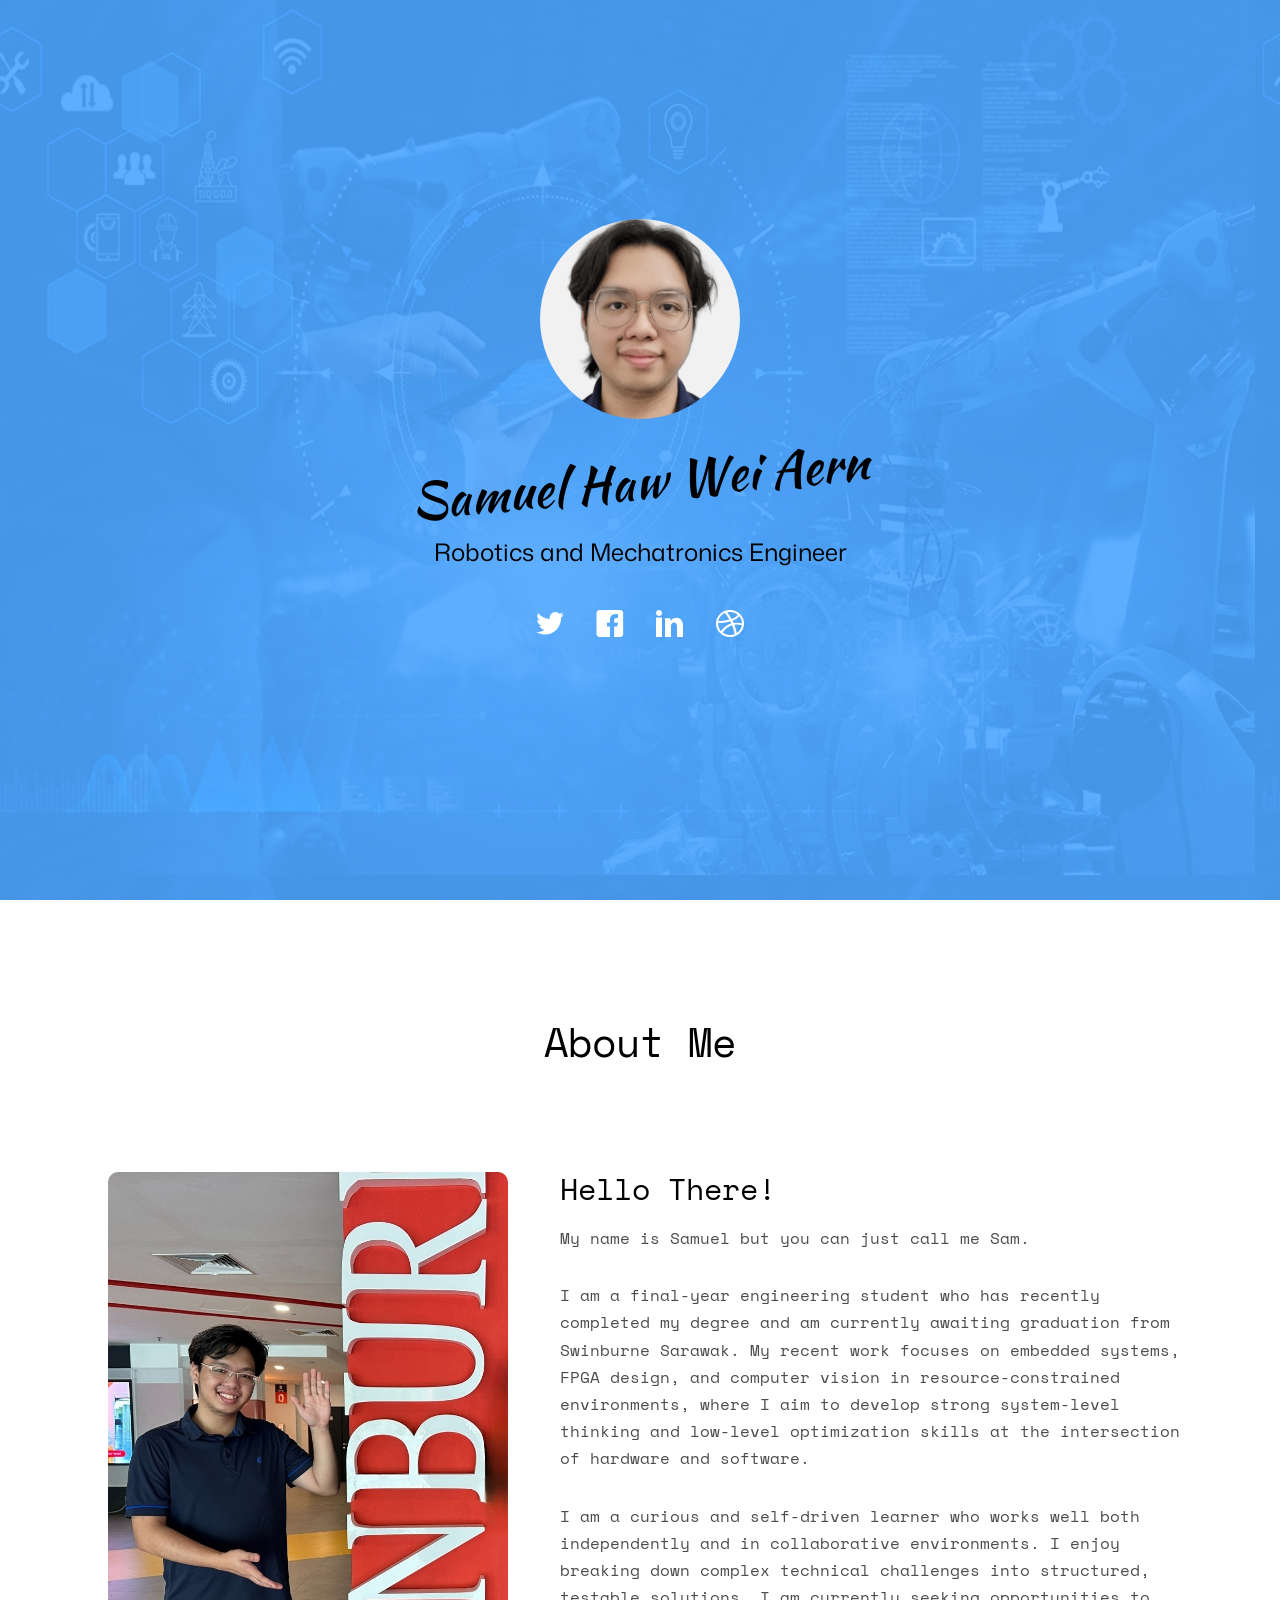
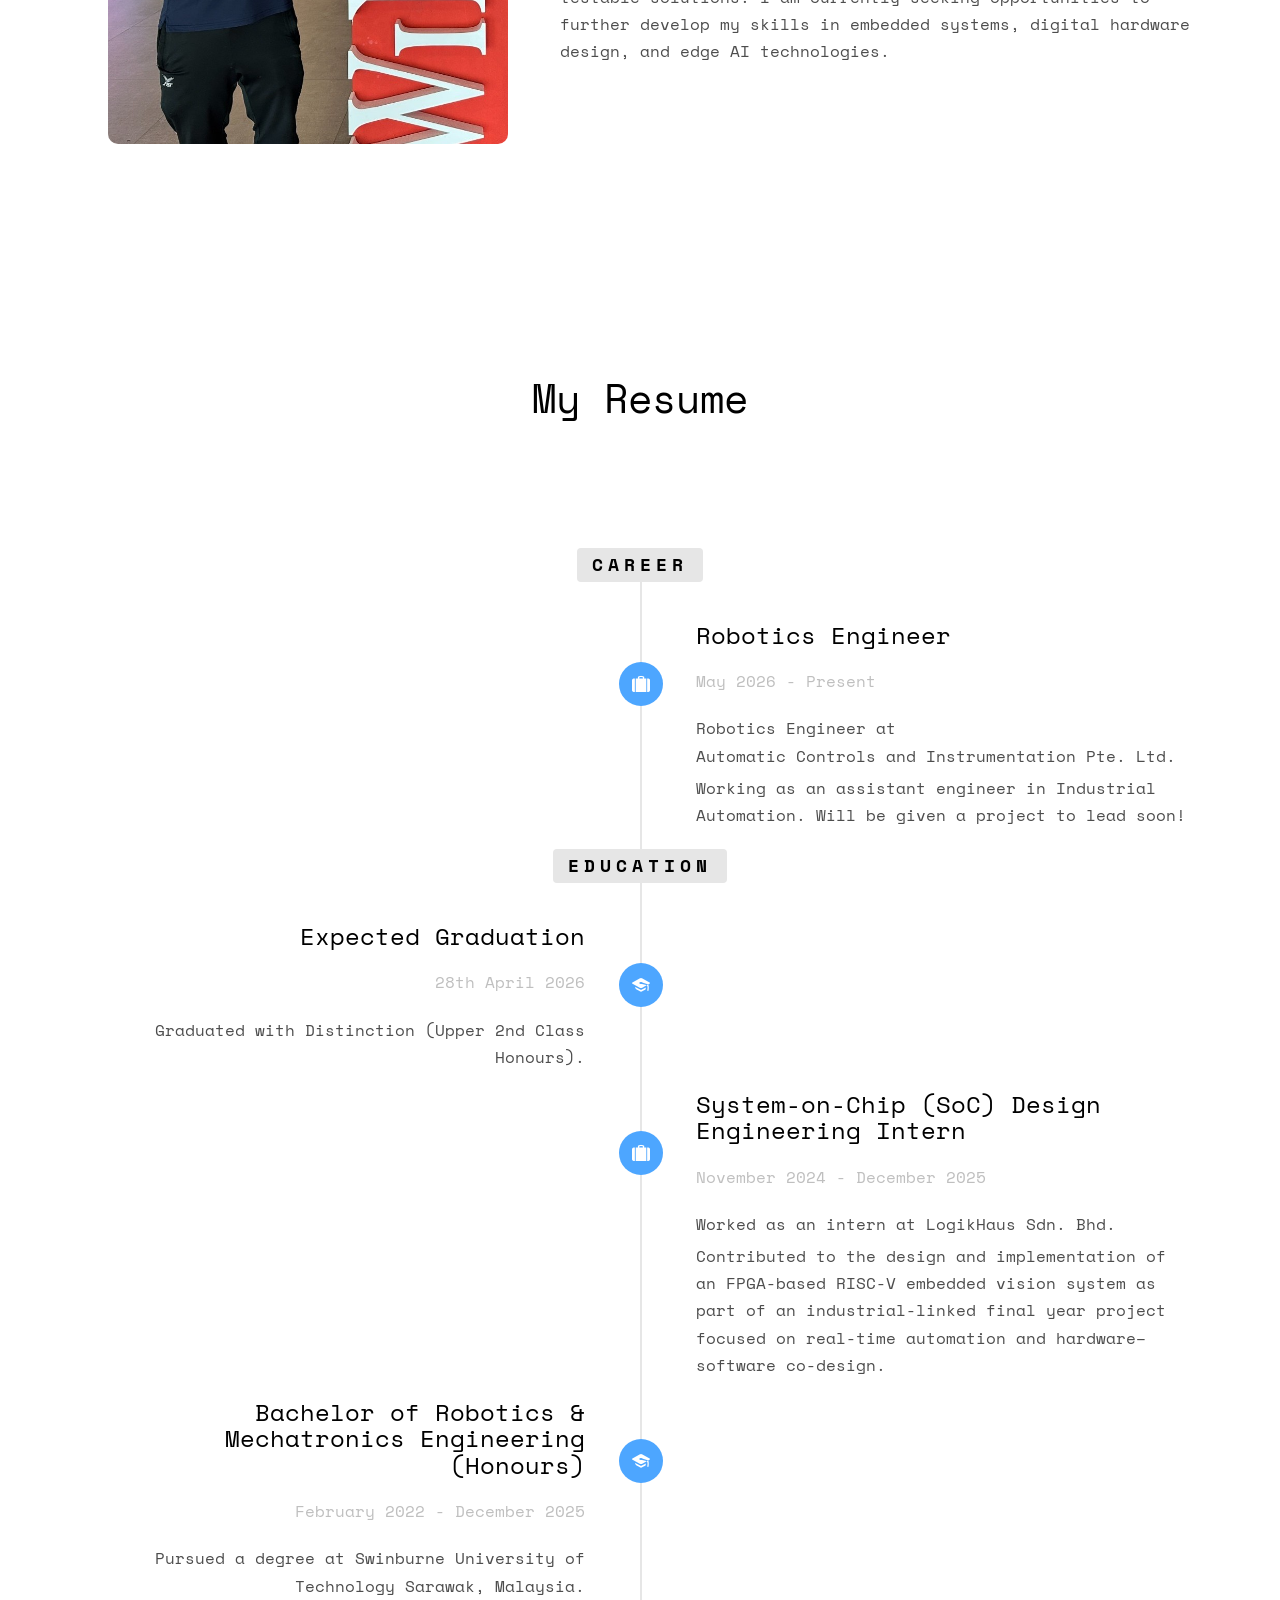
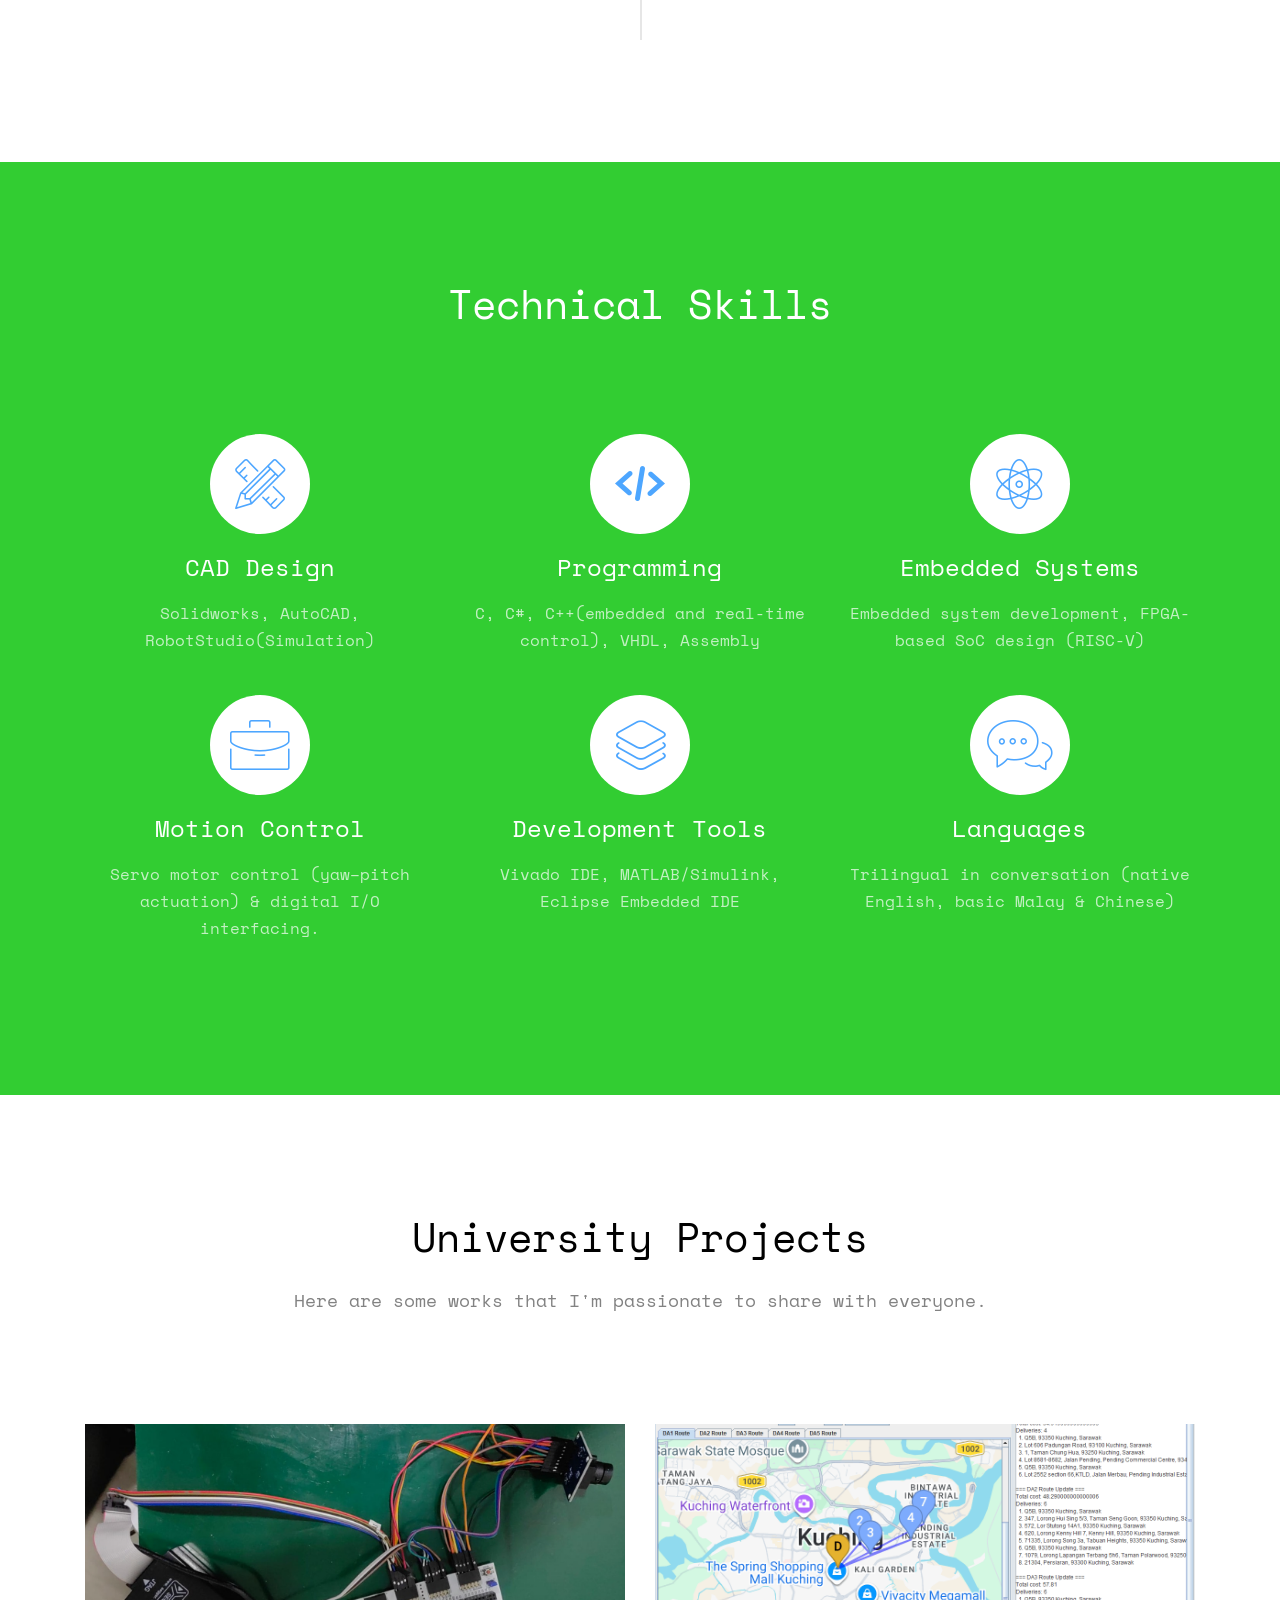
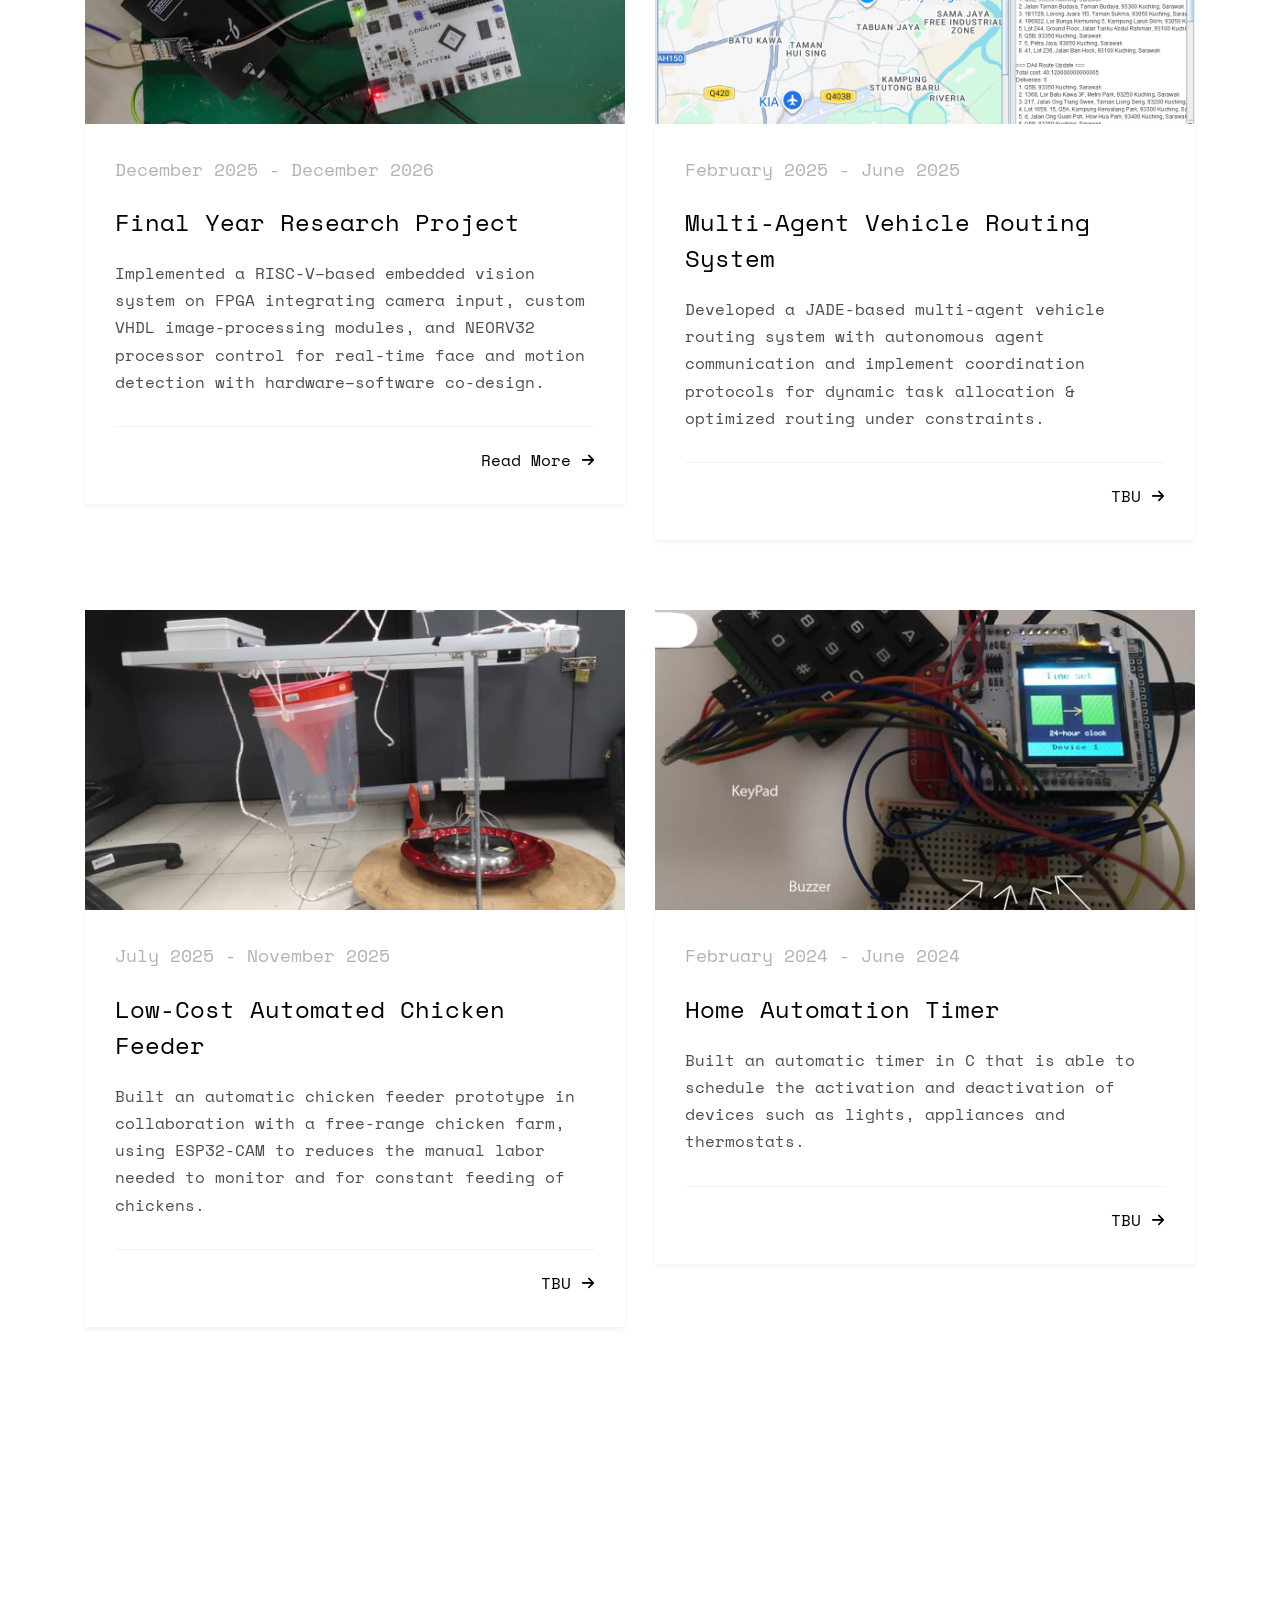
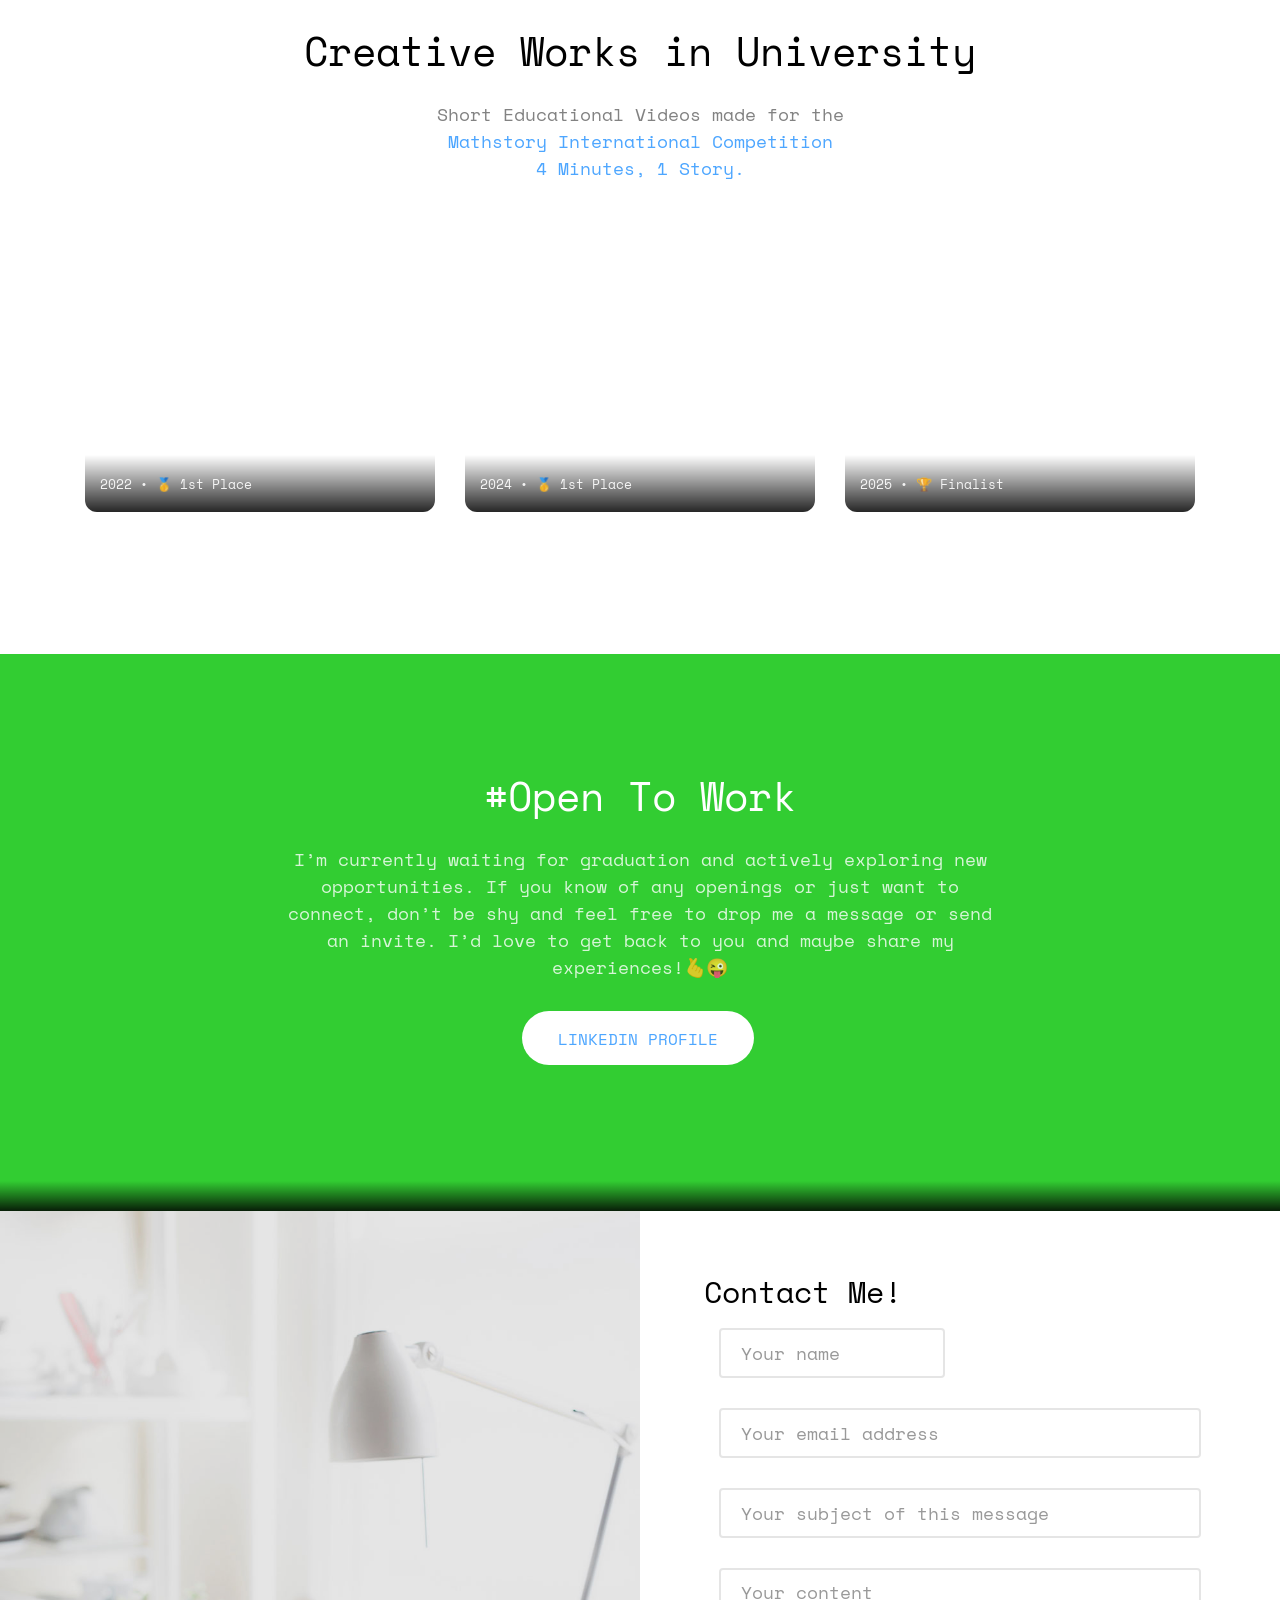
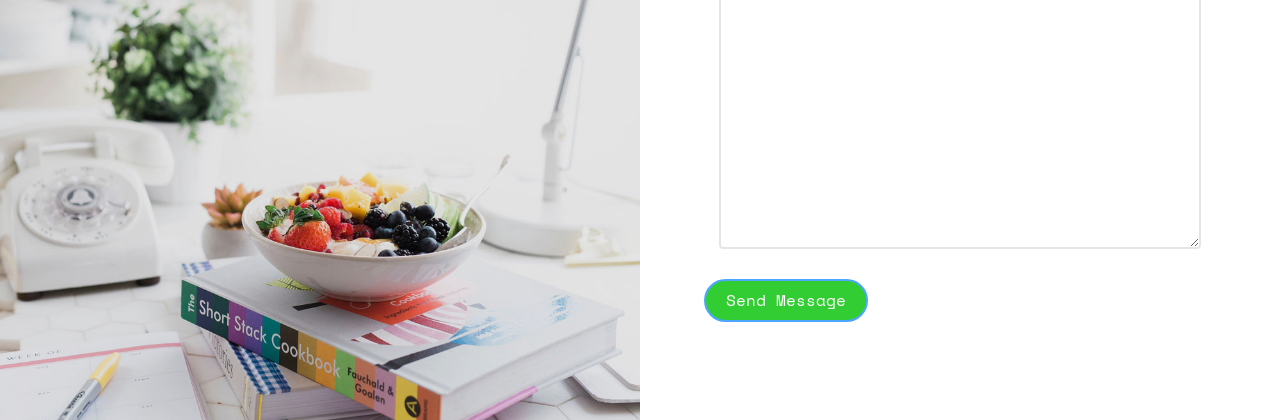
==== commit 3f64ee76: "Update job description for Robotics Engineer" ====
--- a/index.html
+++ b/index.html
@@ -147,8 +147,8 @@
 									<span class="company"> May 2026 - Present</span>
 								</div>
 								<div class="timeline-body">
-									<p> Currently a Robotics Engineer at Automatic Controls and Instrumentation Pte. Ltd.</p>
-									<p> Working as an assistant engineer in Industrial Automation. Will be given a project to lead soon!</p>
+									<p> Robotics Engineer at <br> Automatic Controls and Instrumentation Pte. Ltd. </p>
+									<p> Working as an assistant engineer in Industrial Automation. Will be given a project to lead soon! </p>
 								</div>
 							</div>
 						</li>
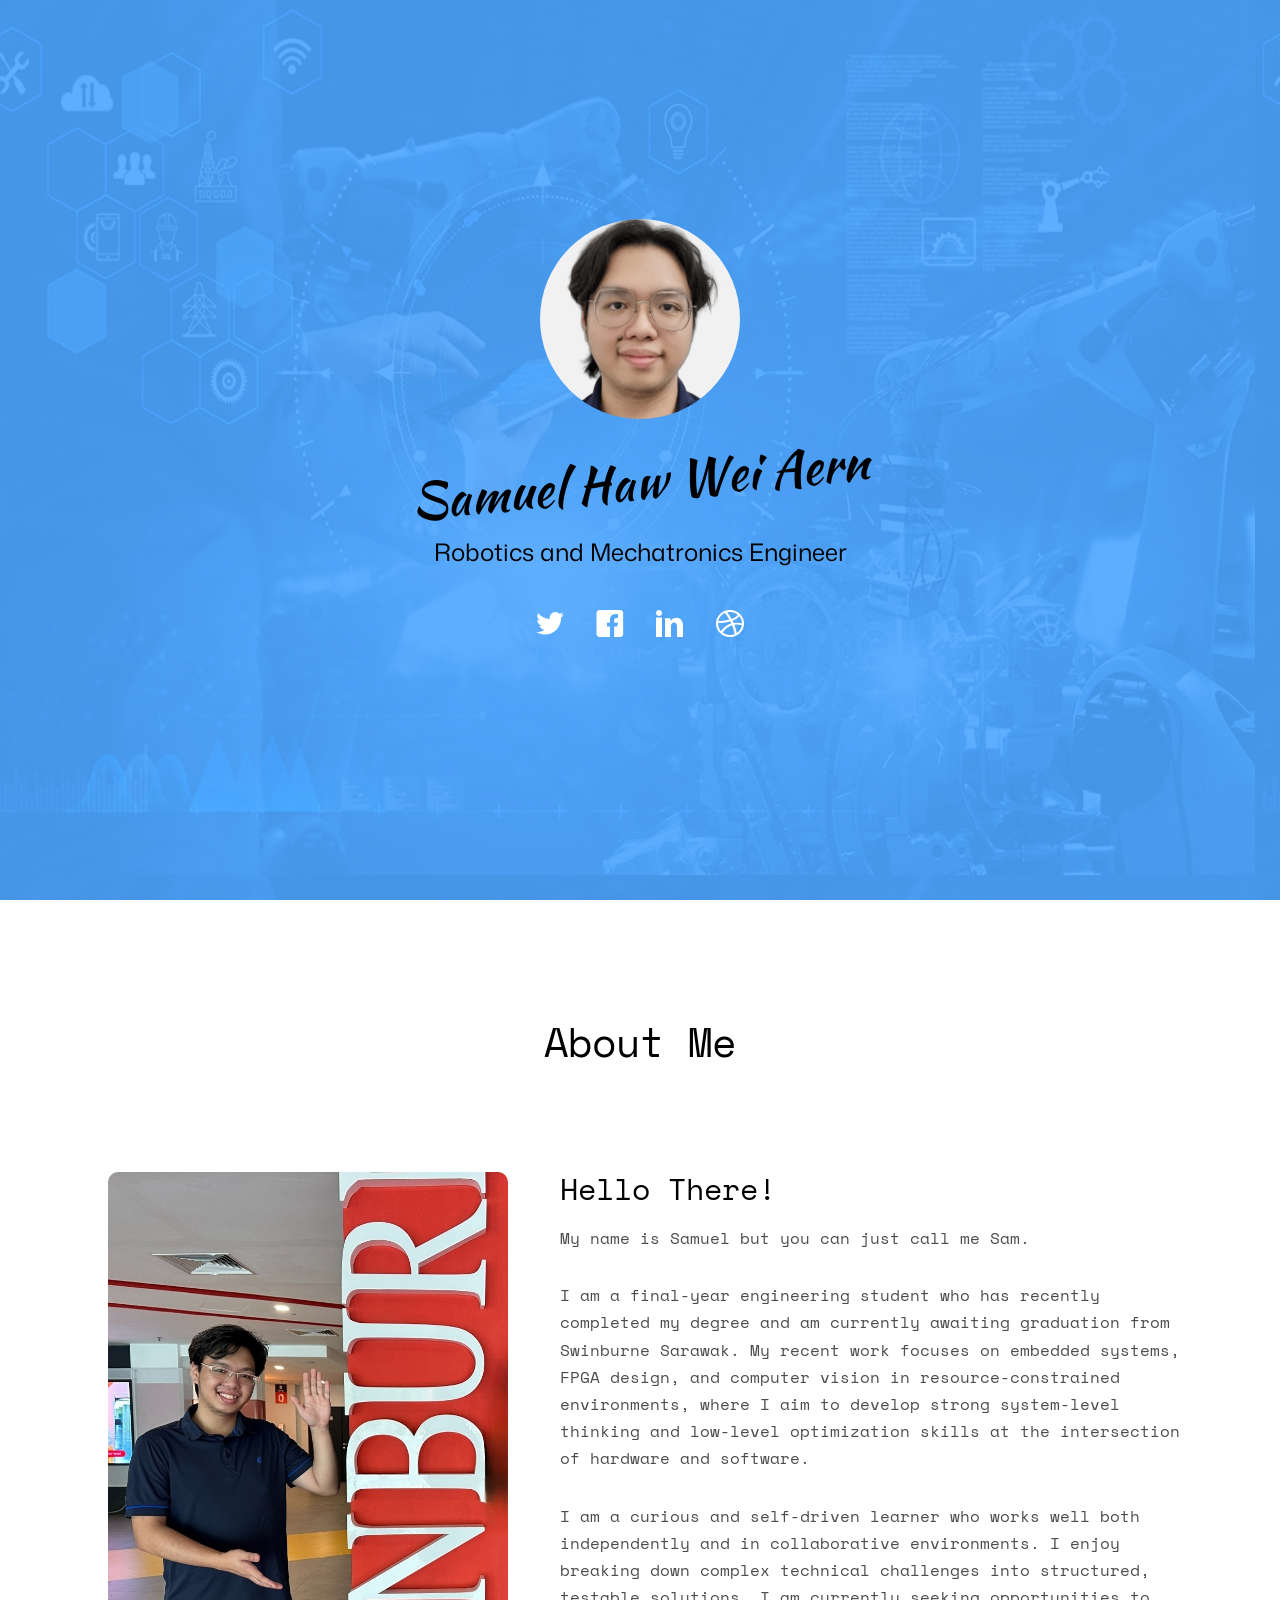
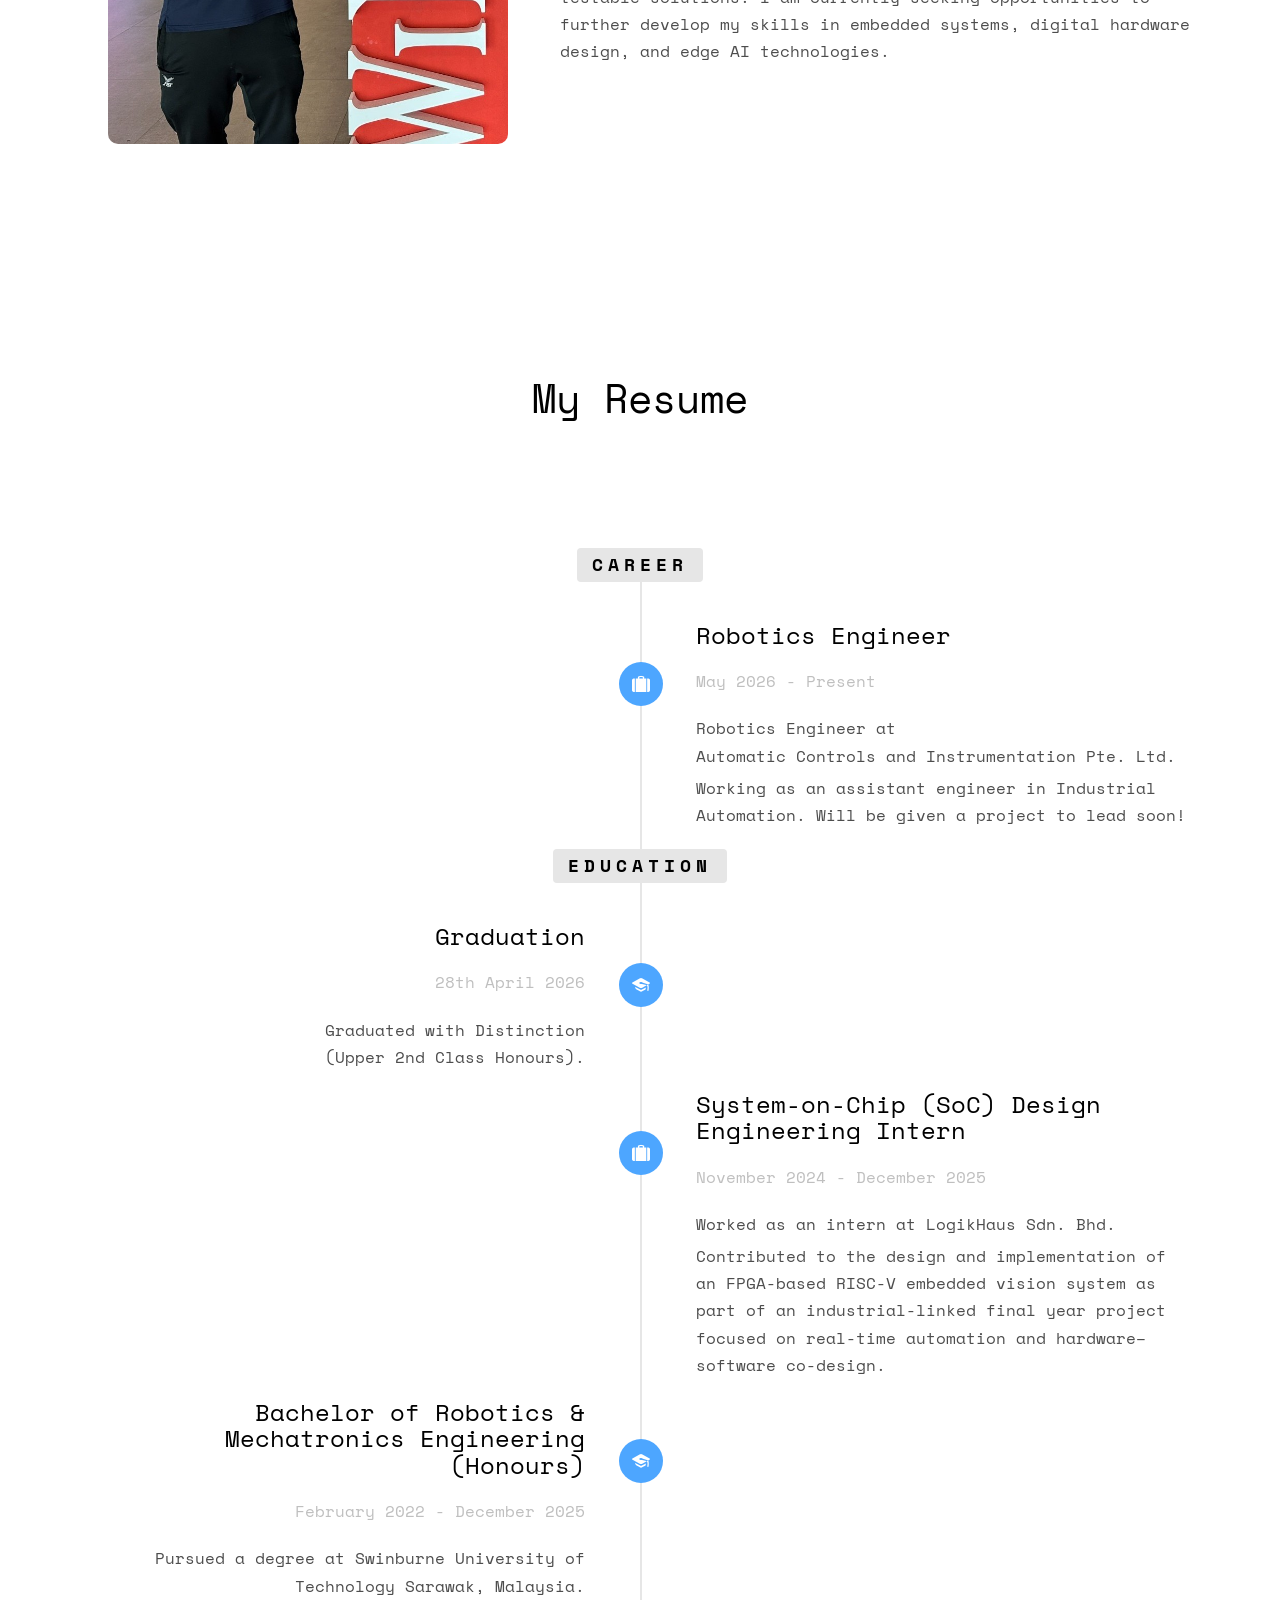
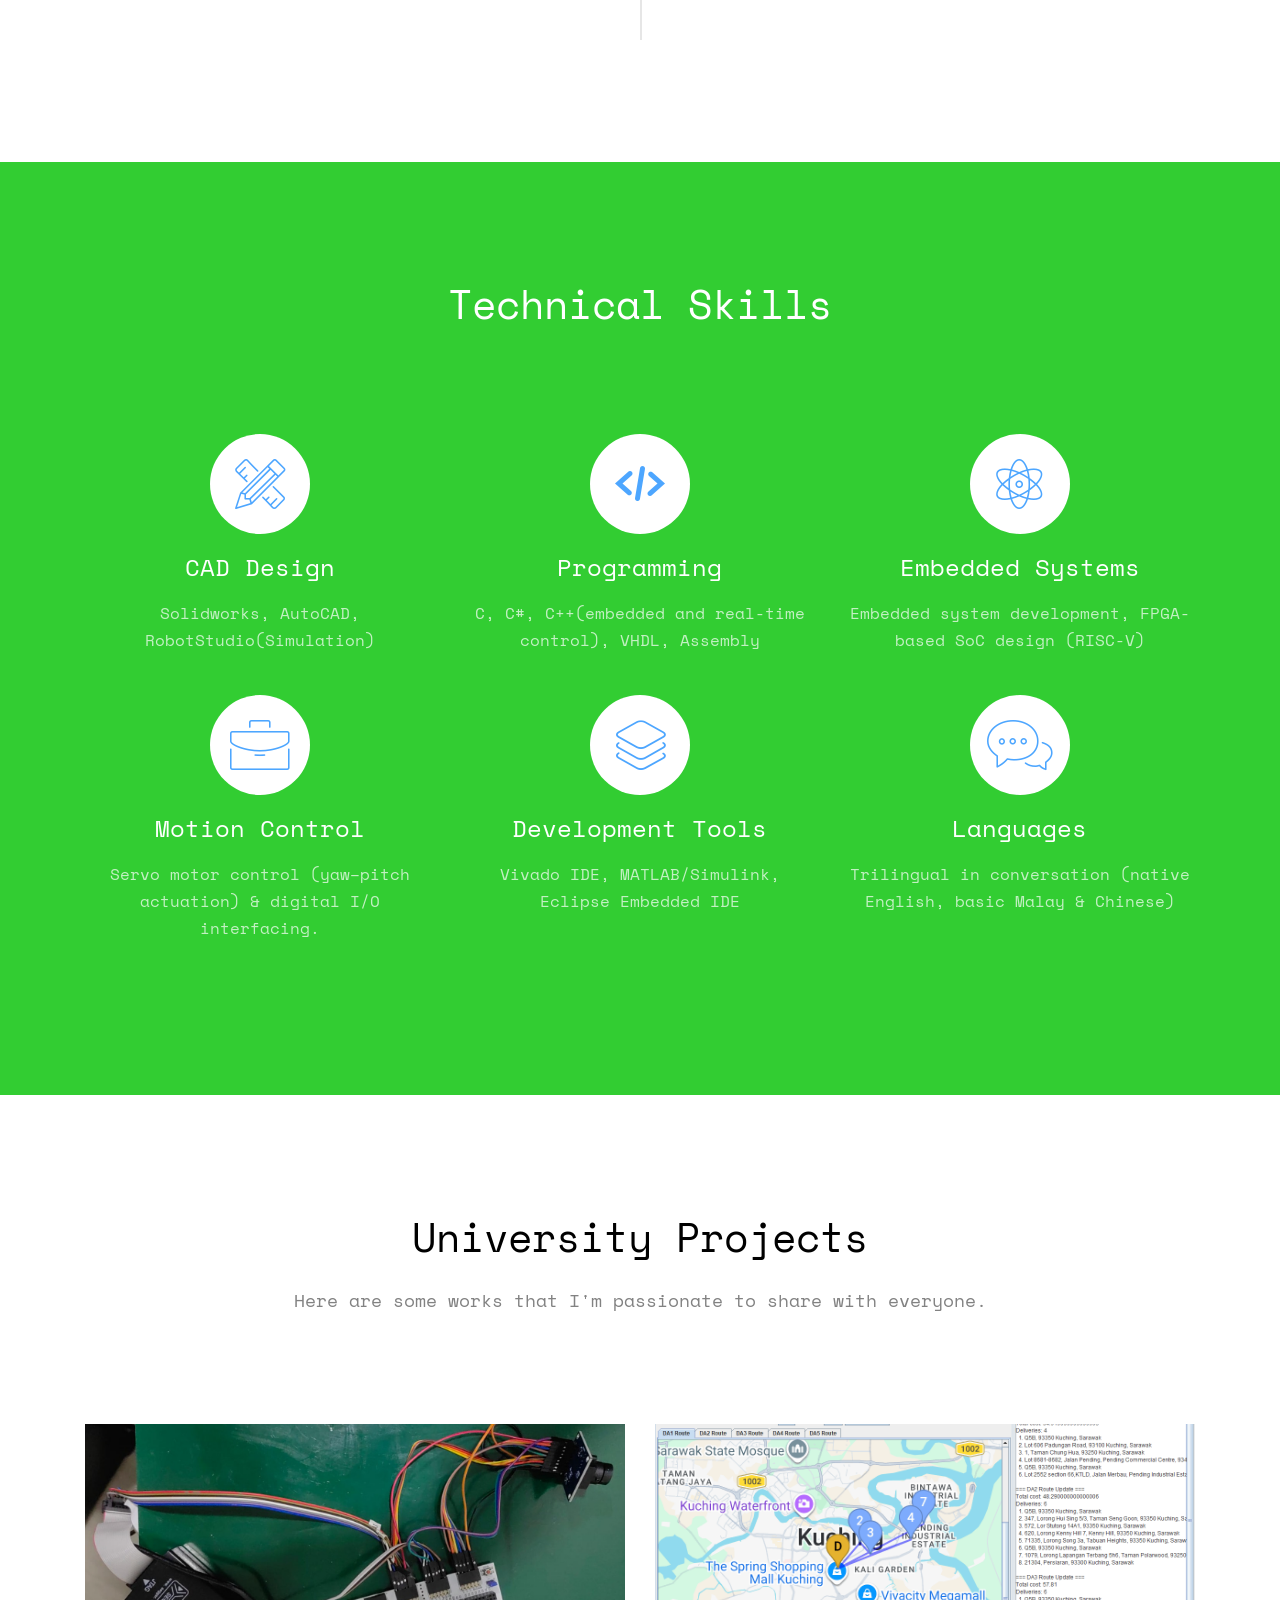
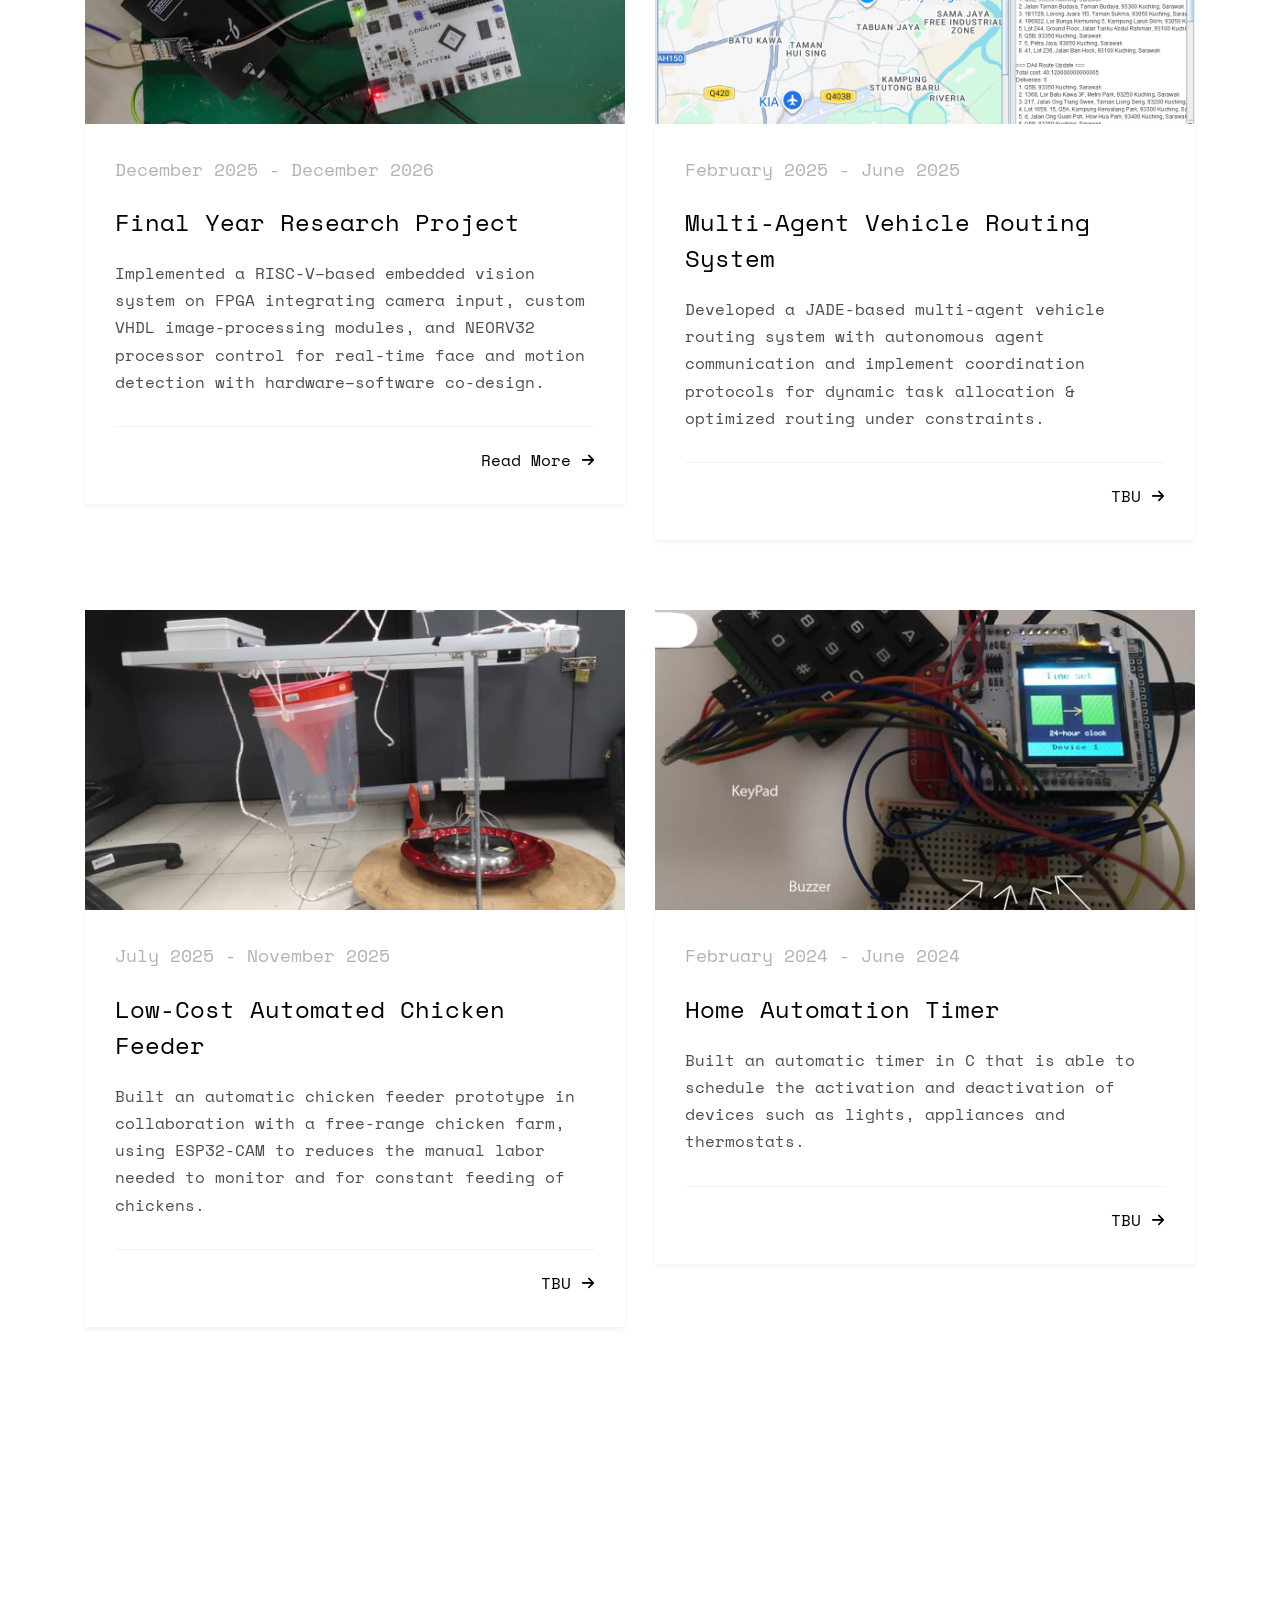
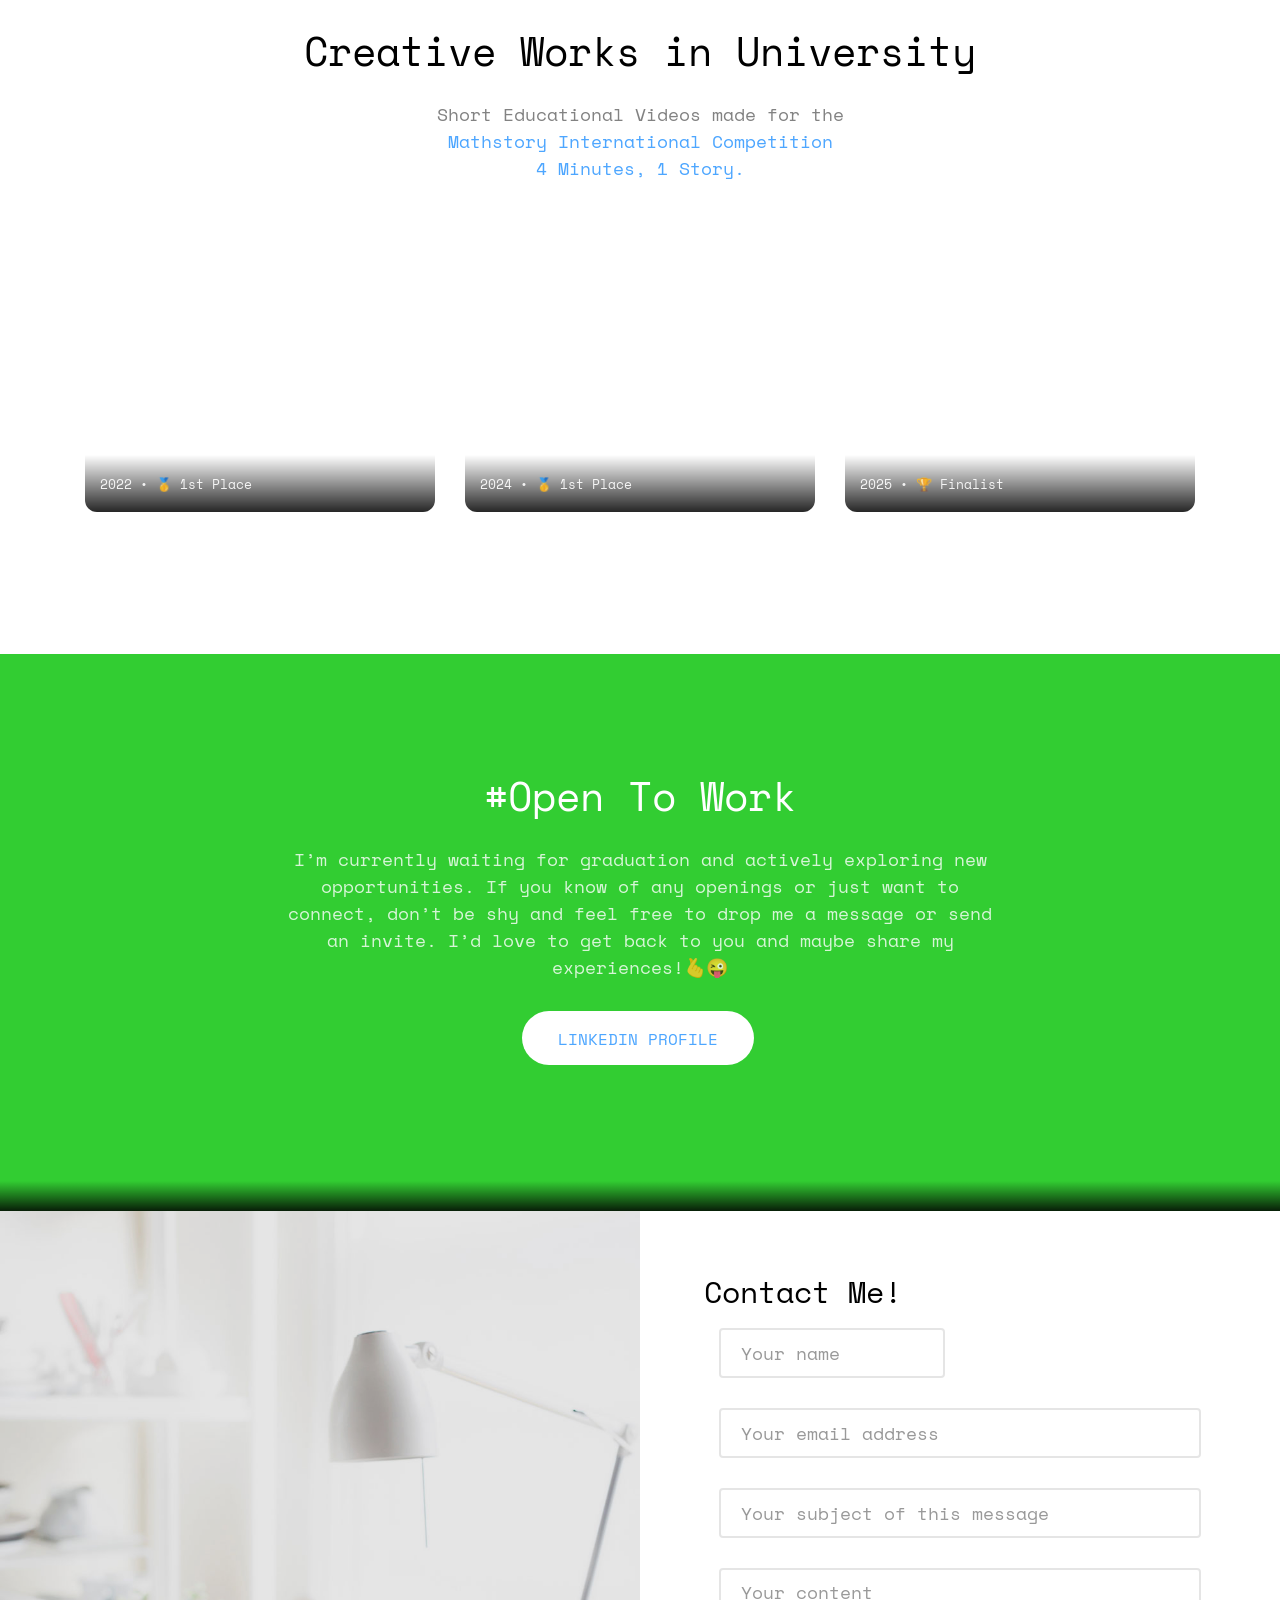
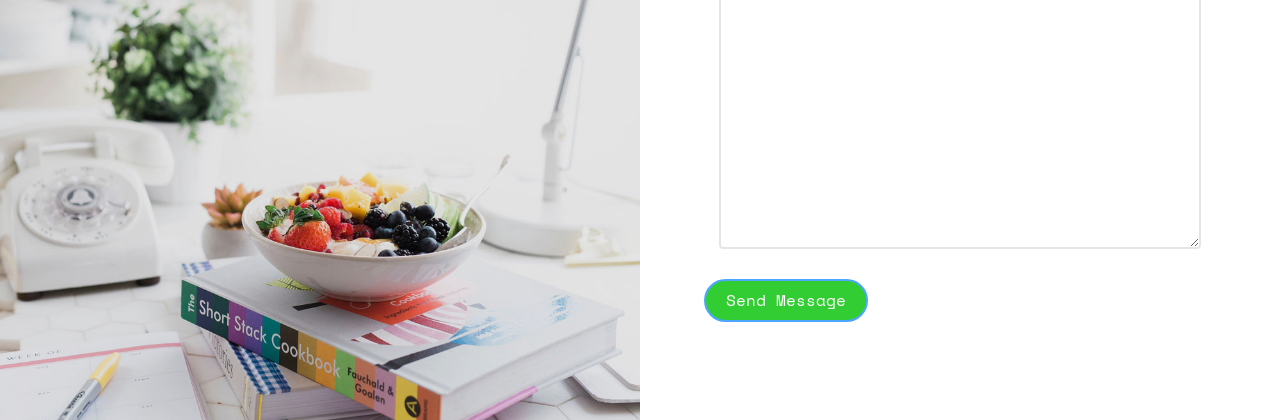
==== commit 13732440: "Update graduation details in timeline section" ====
--- a/index.html
+++ b/index.html
@@ -162,11 +162,11 @@
 							<div class="timeline-badge"><i class="icon-graduation-cap"></i></div>
 							<div class="timeline-panel">
 								<div class="timeline-heading">
-									<h3 class="timeline-title">Expected Graduation</h3>
+									<h3 class="timeline-title">Graduation</h3>
 									<span class="company">28th April 2026</span>
 								</div>
 								<div class="timeline-body">
-									<p>Graduated with Distinction (Upper 2nd Class Honours). </p>
+									<p>Graduated with Distinction <br> (Upper 2nd Class Honours). </p>
 								</div>
 							</div>
 						</li>
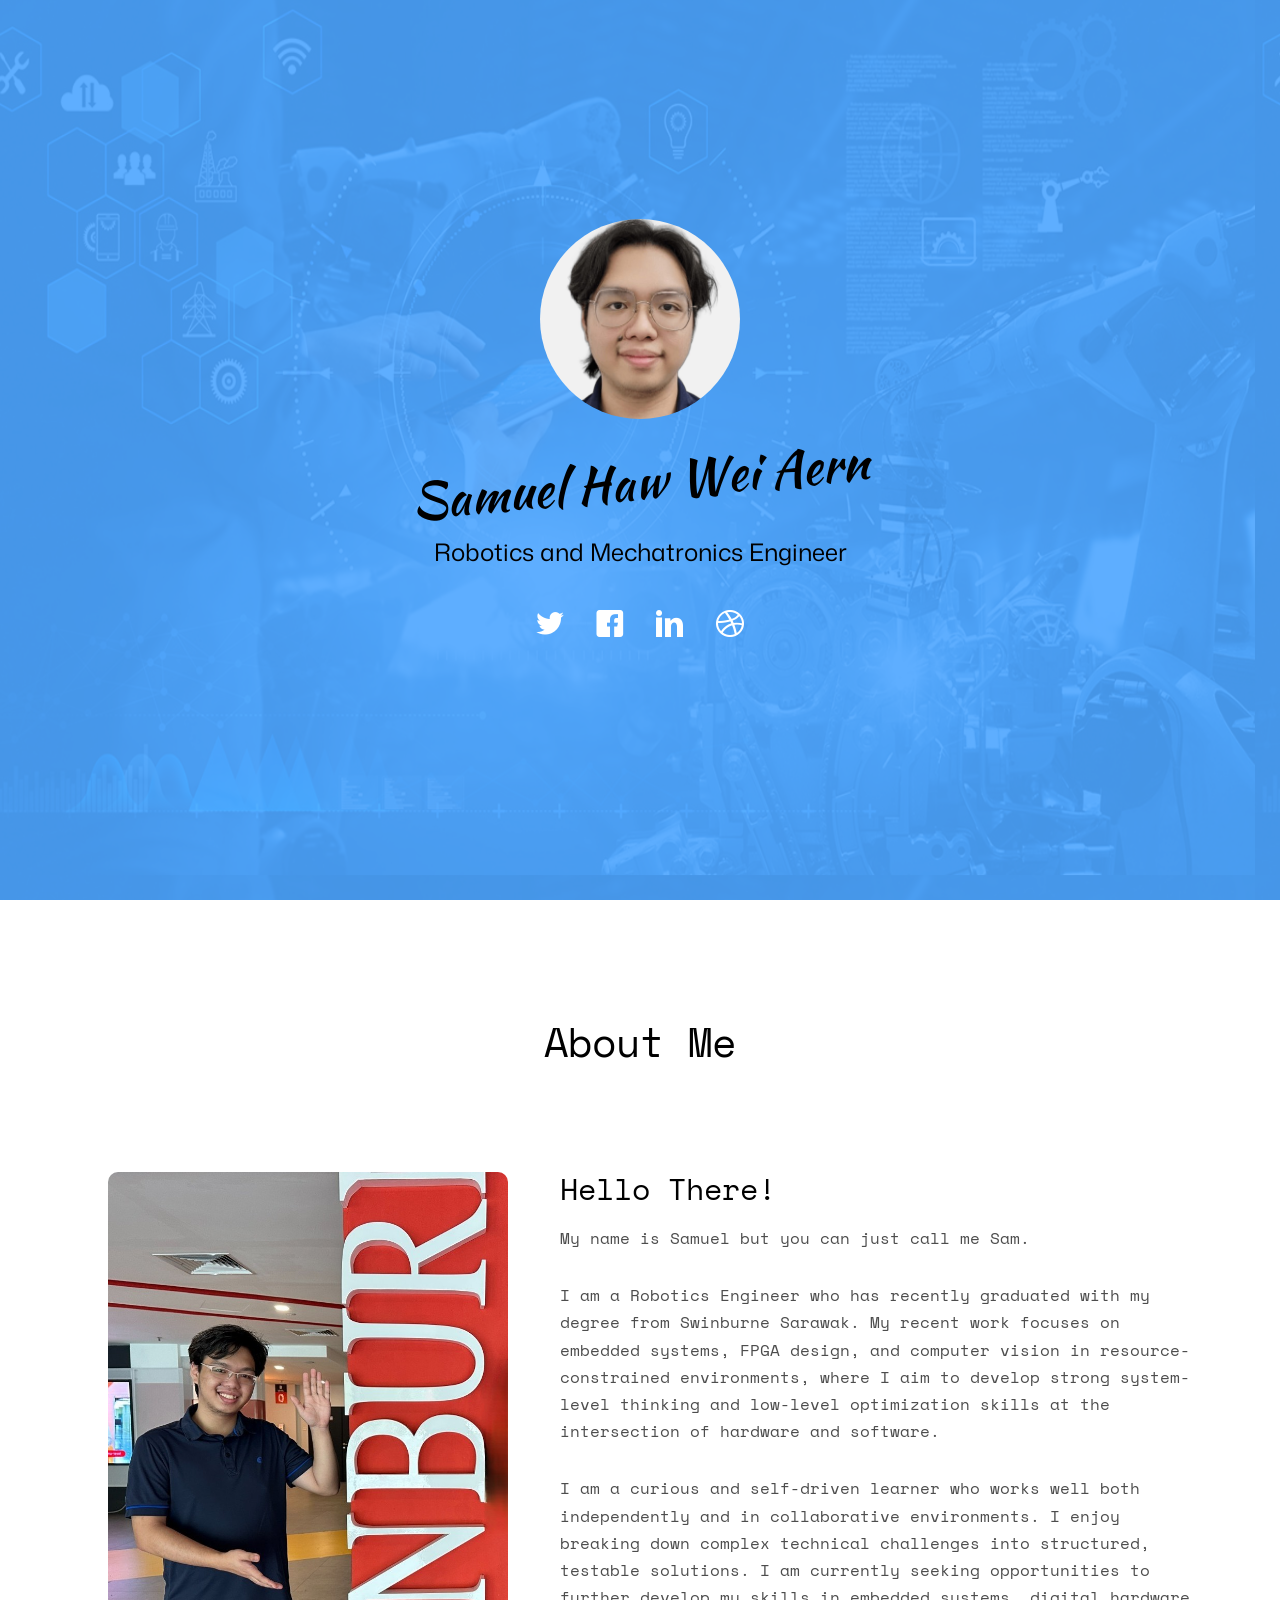
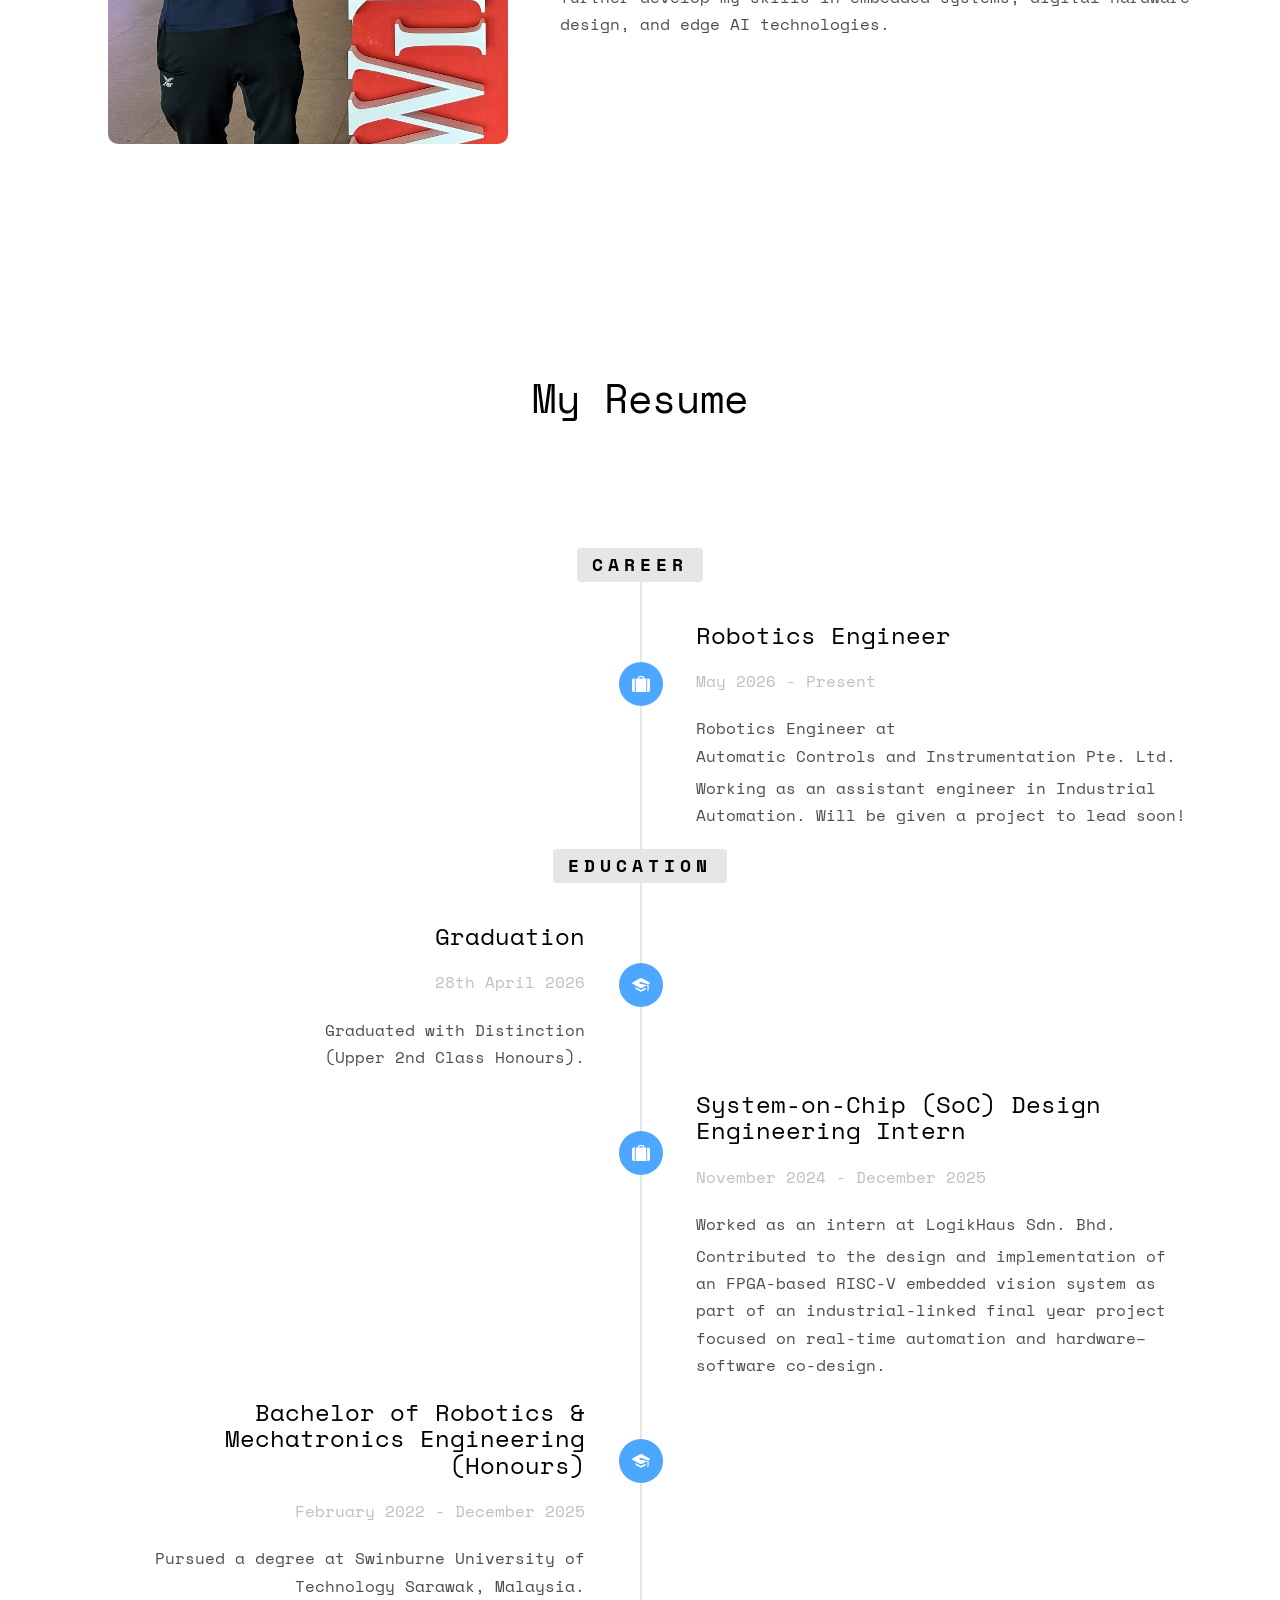
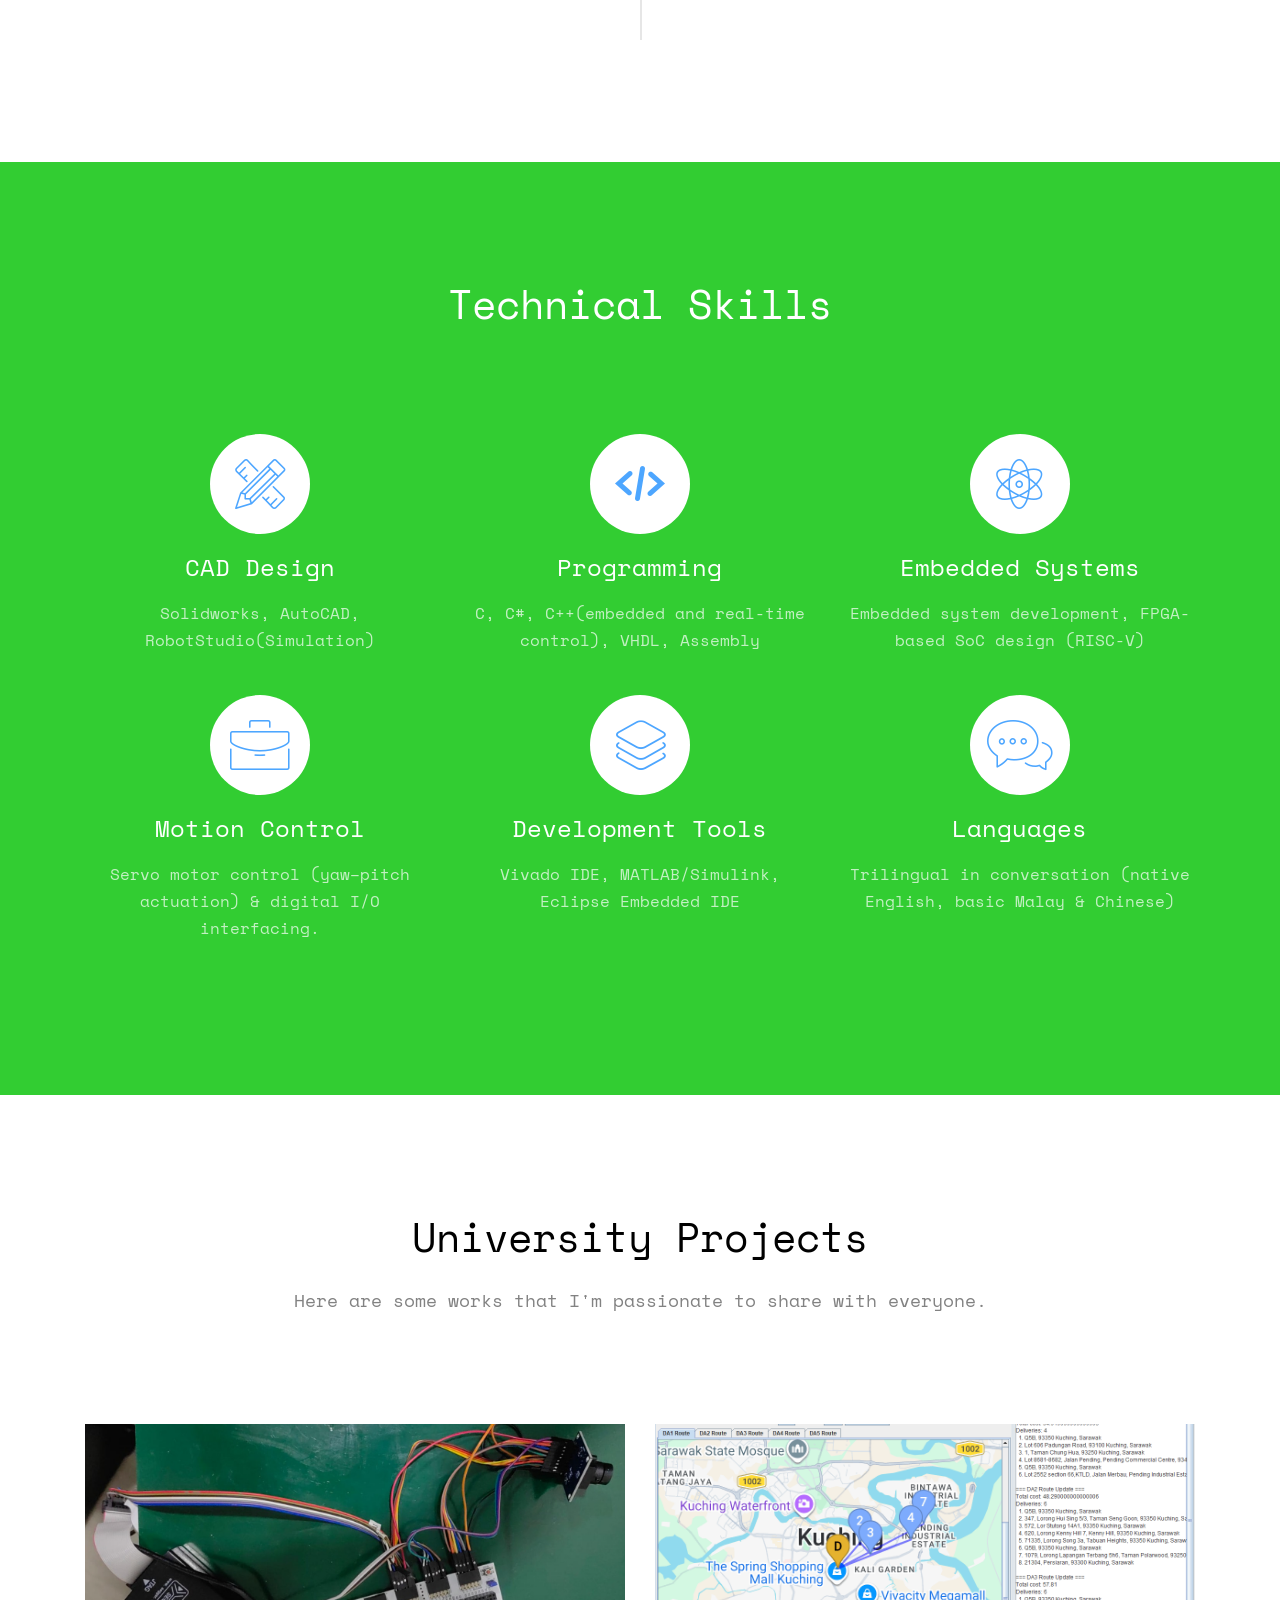
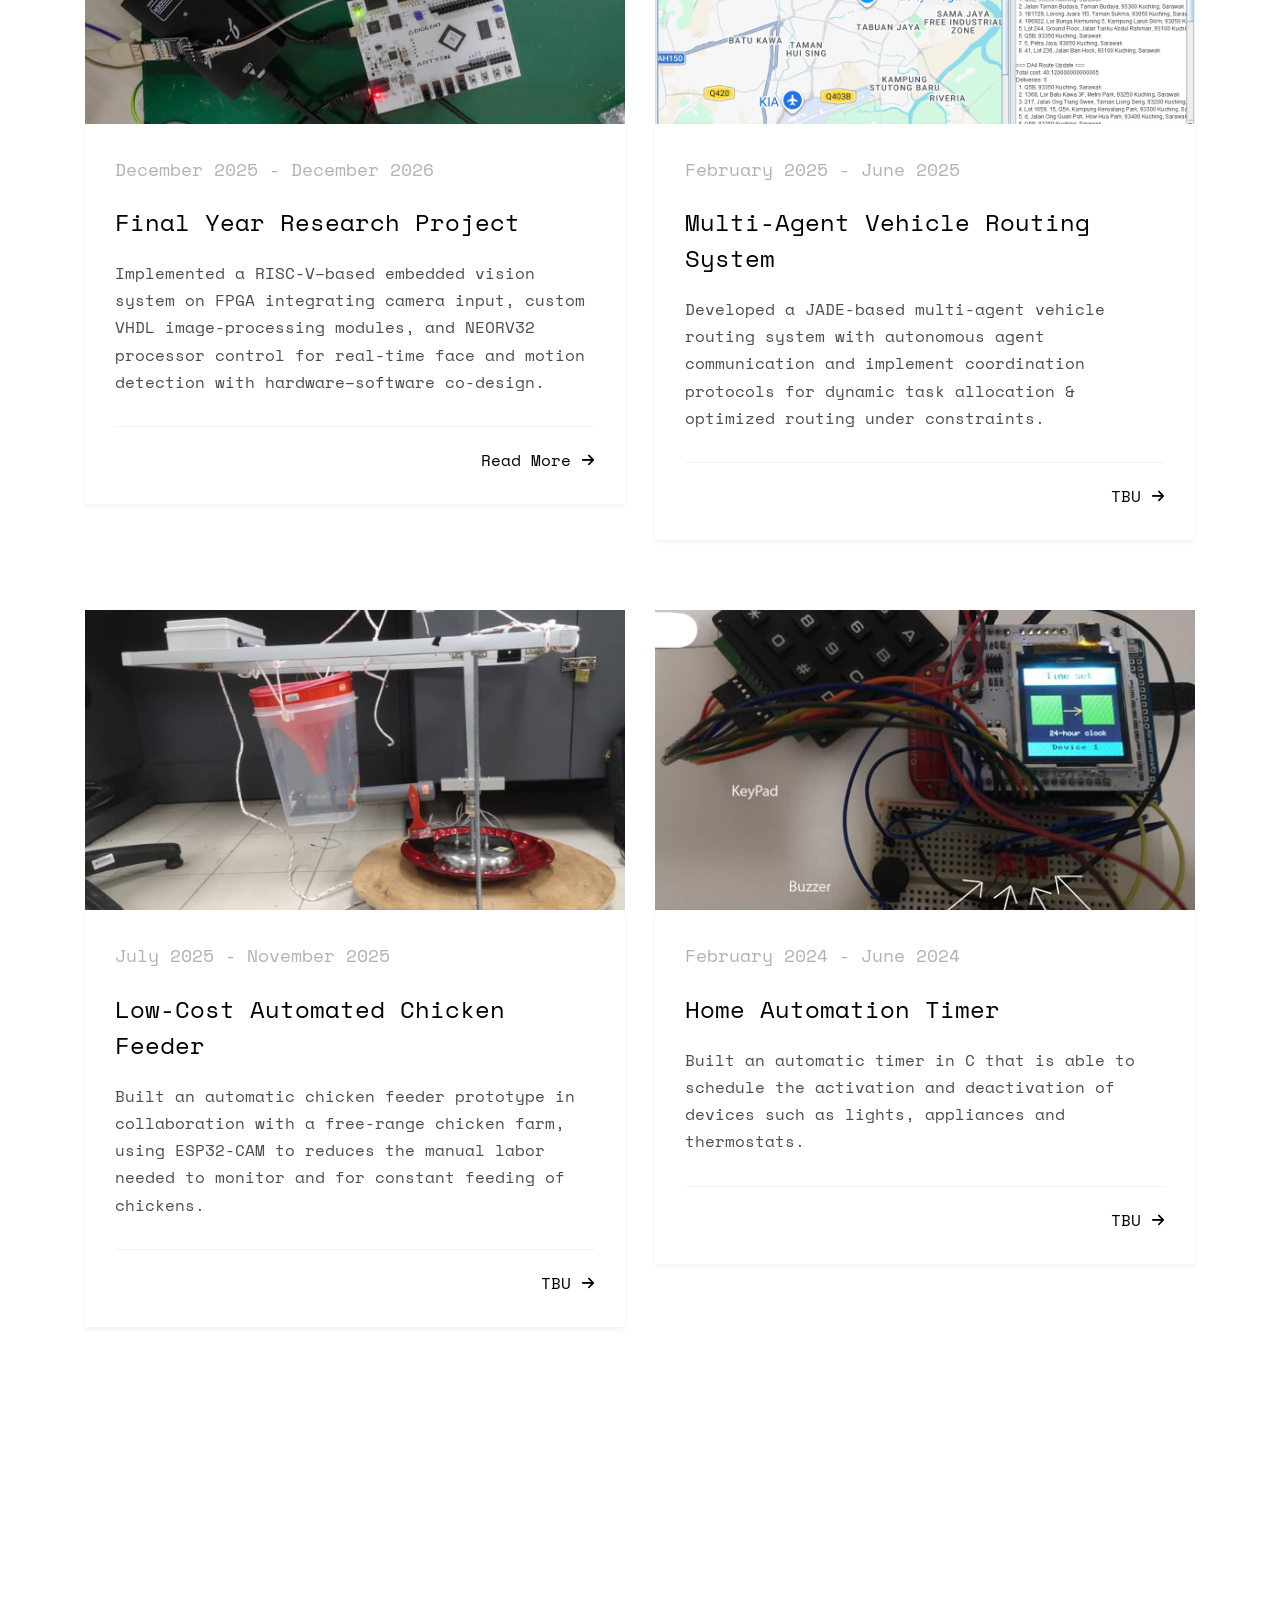
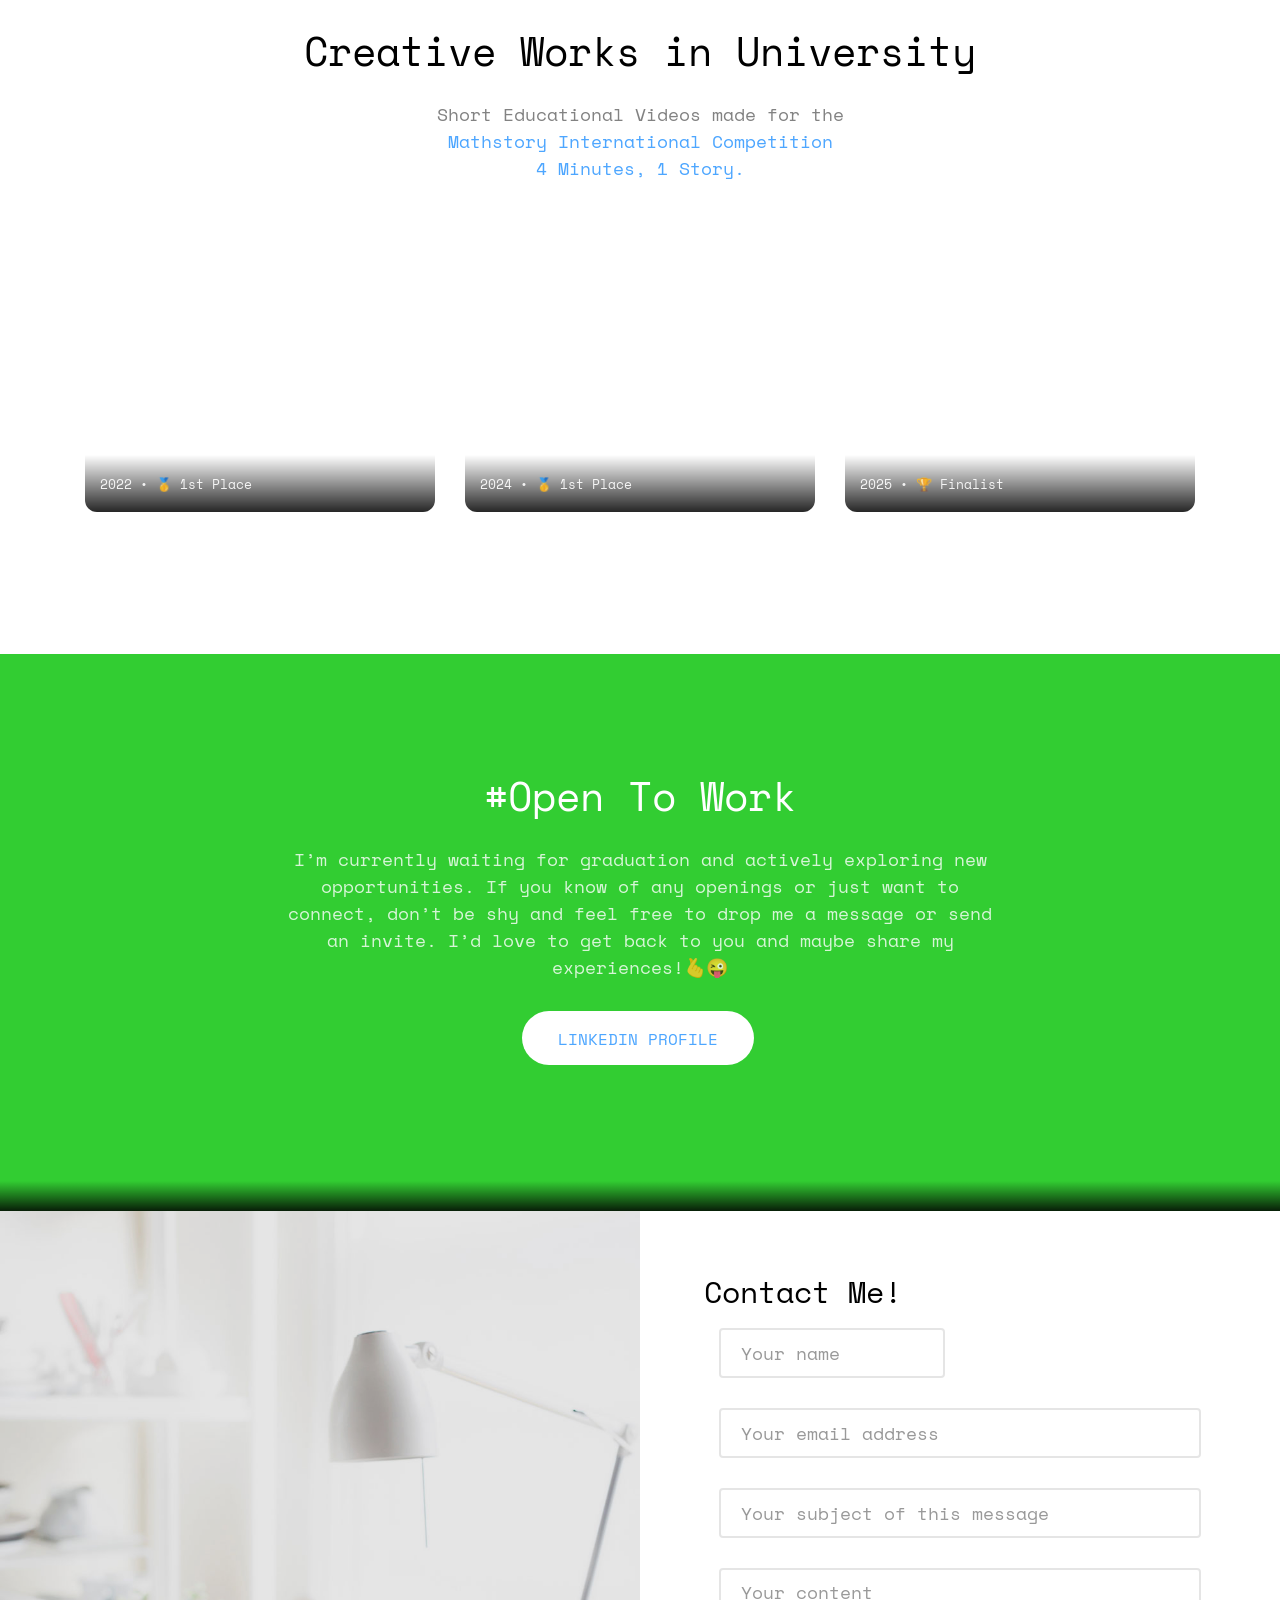
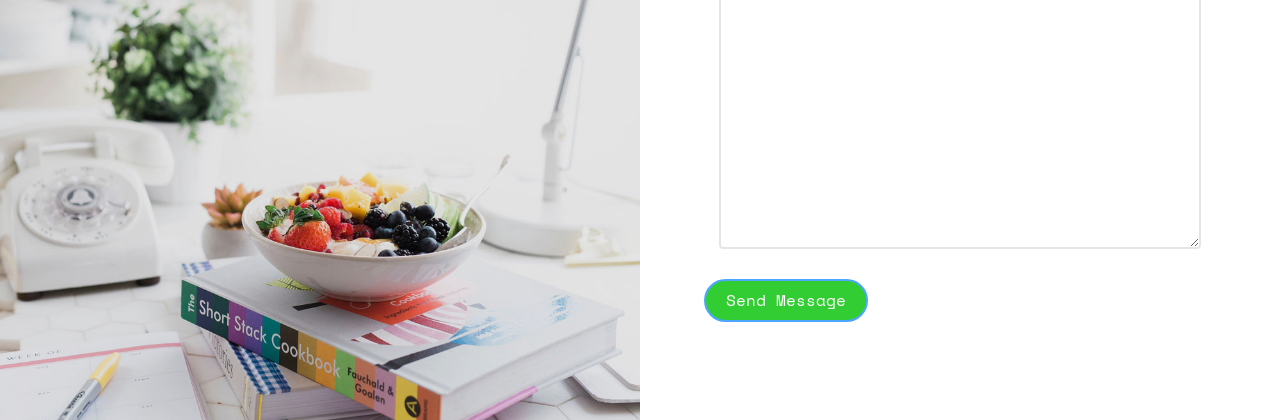
==== commit f0efb91f: "Update index.html" ====
--- a/index.html
+++ b/index.html
@@ -112,7 +112,7 @@
 	
 	        <p>My name is Samuel but you can just call me Sam.</p>
 	        <p>
-	        I am a final-year engineering student who has recently completed my degree and am currently awaiting graduation from Swinburne Sarawak. My recent work focuses on embedded systems, FPGA design, and computer vision in resource-constrained environments, where I aim to develop strong system-level thinking and low-level optimization skills at the intersection of hardware and software.
+	        I am a Robotics Engineer who has recently graduated with my degree from Swinburne Sarawak. My recent work focuses on embedded systems, FPGA design, and computer vision in resource-constrained environments, where I aim to develop strong system-level thinking and low-level optimization skills at the intersection of hardware and software.
 	        </p>
 	        <p>
 	        I am a curious and self-driven learner who works well both independently and in collaborative environments. I enjoy breaking down complex technical challenges into structured, testable solutions. I am currently seeking opportunities to further develop my skills in embedded systems, digital hardware design, and edge AI technologies.
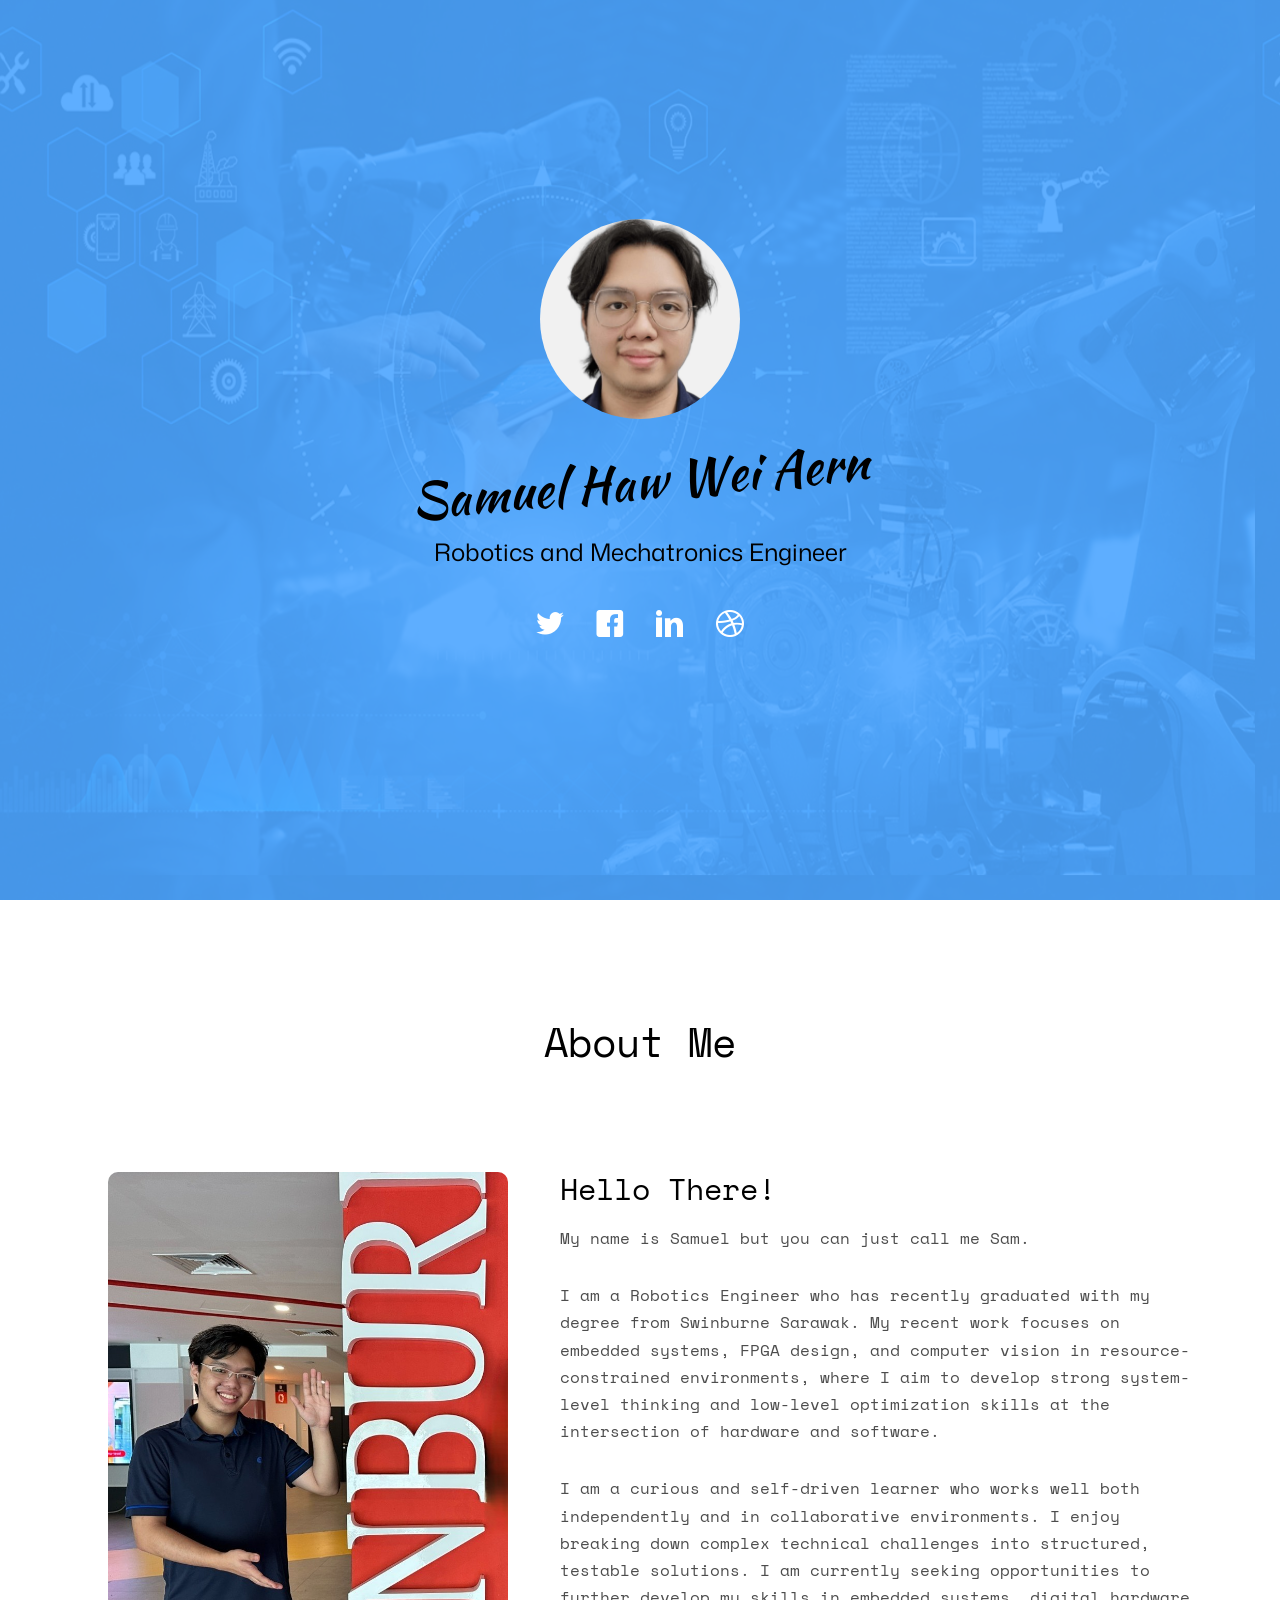
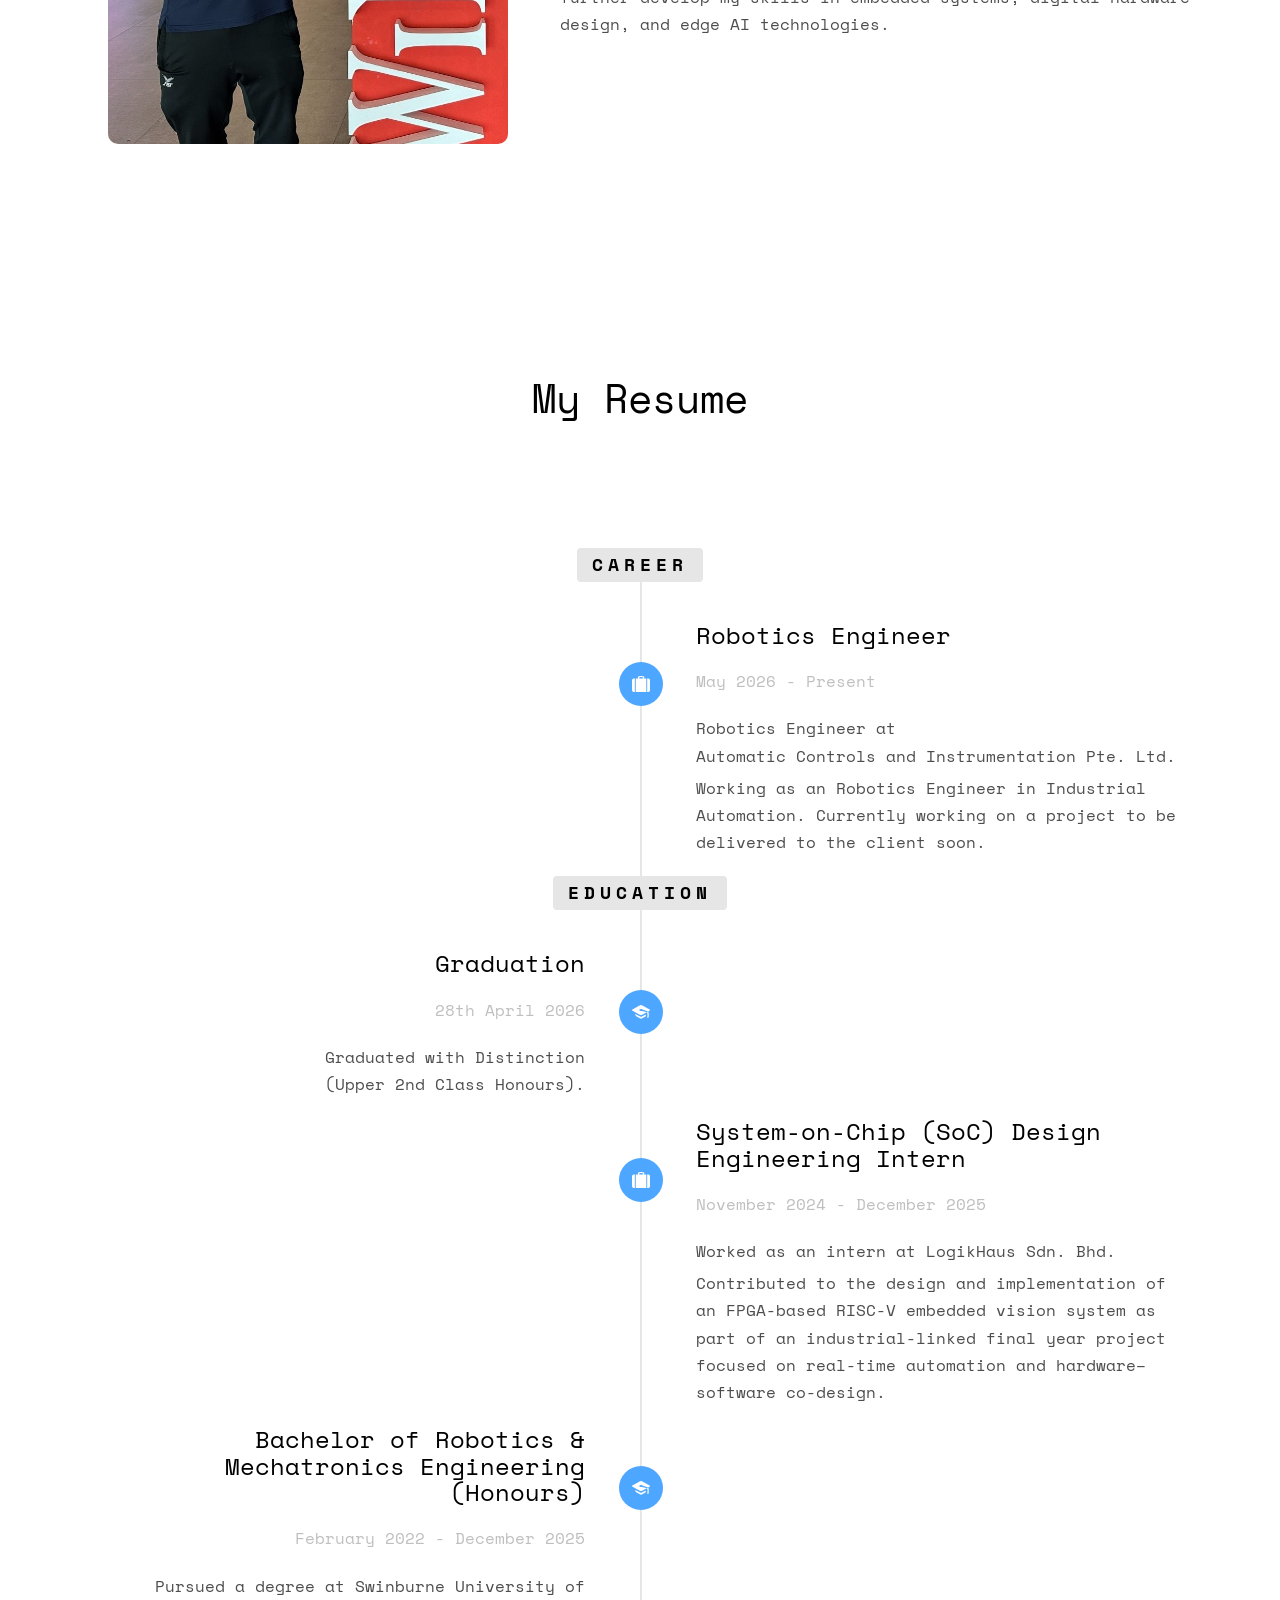
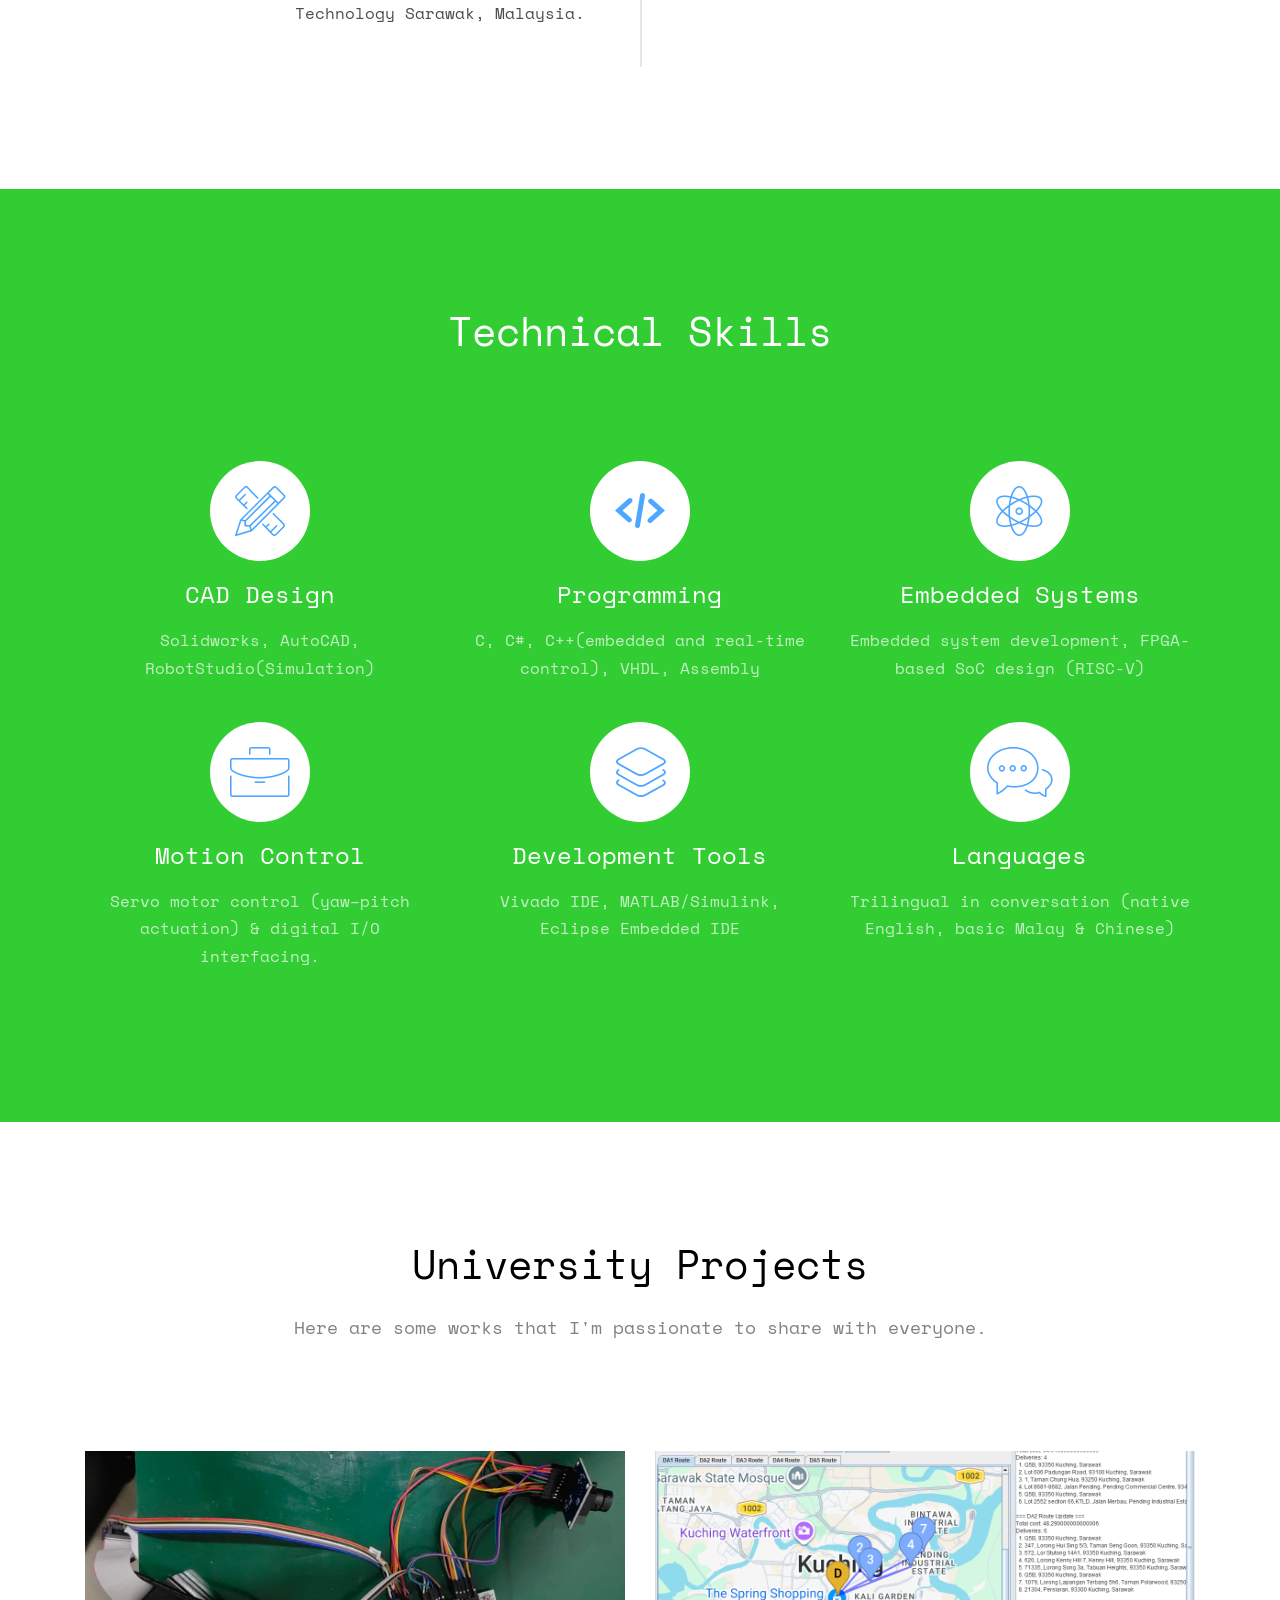
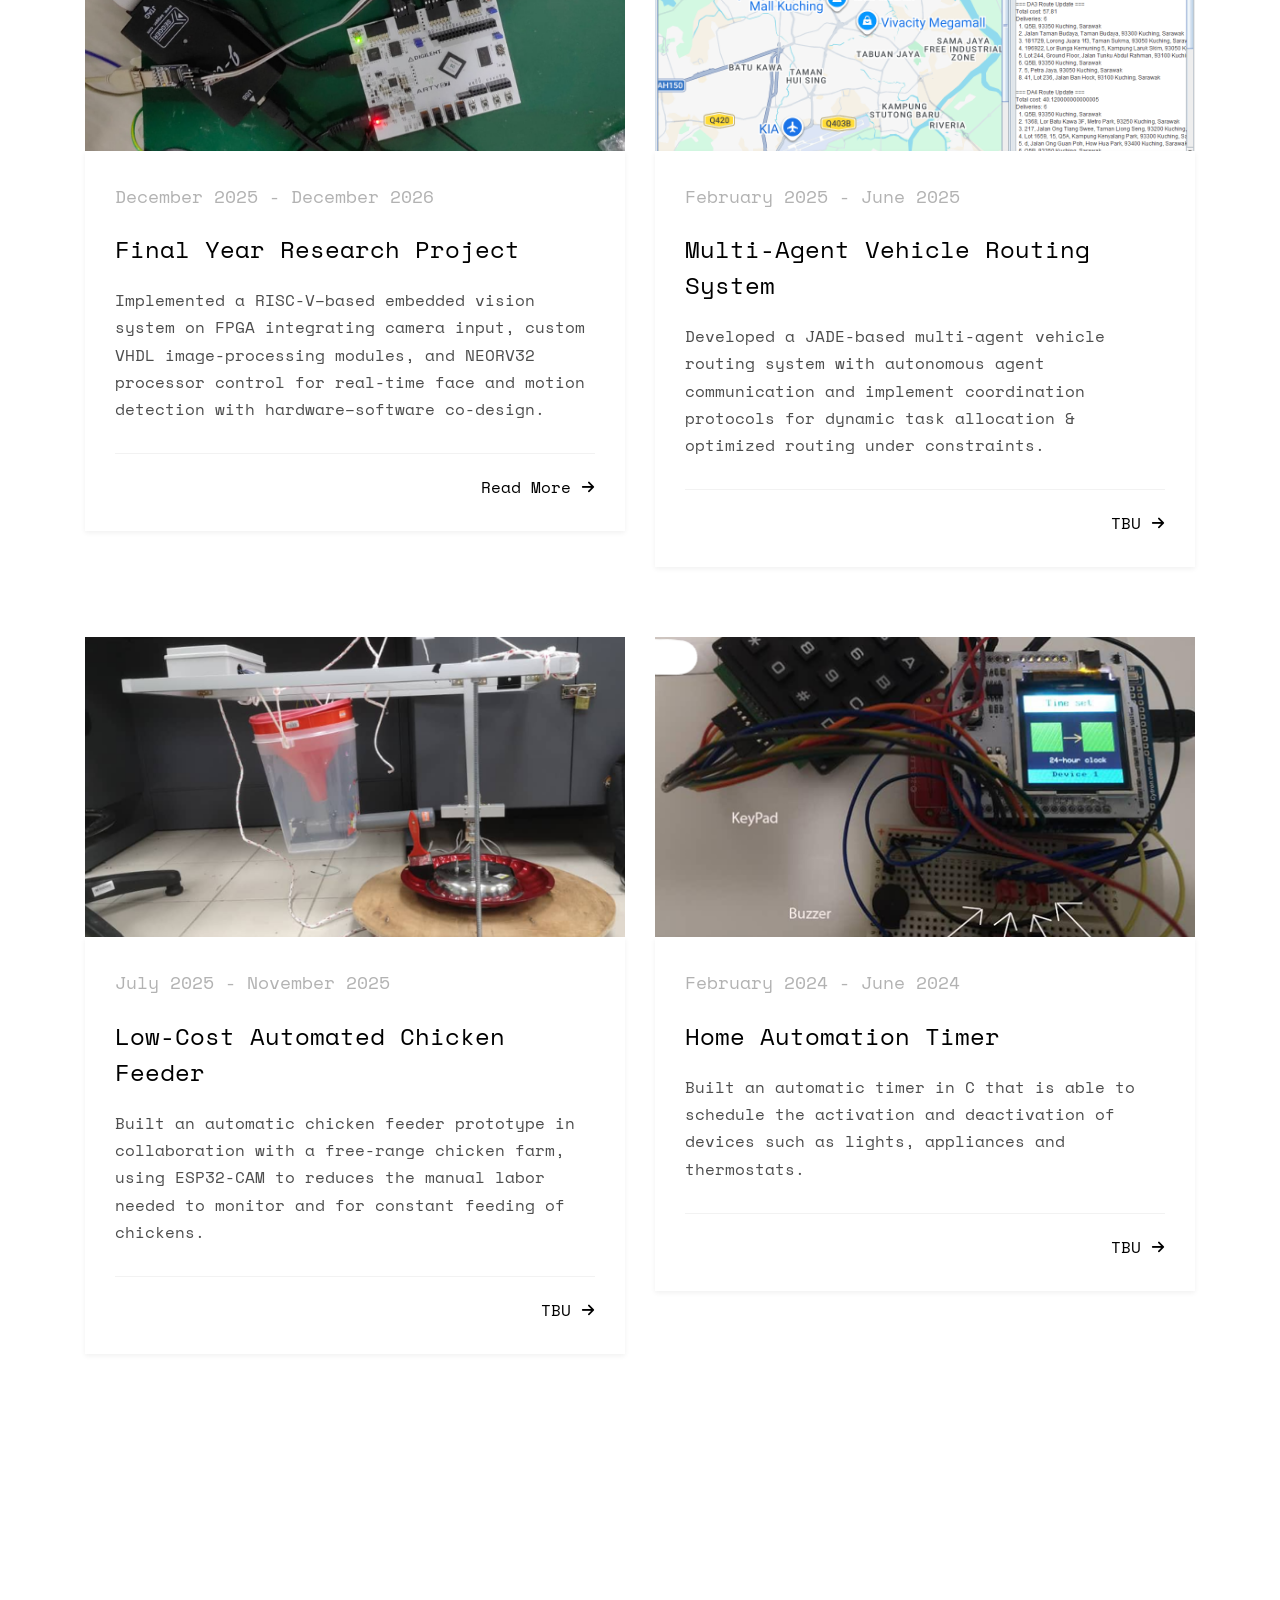
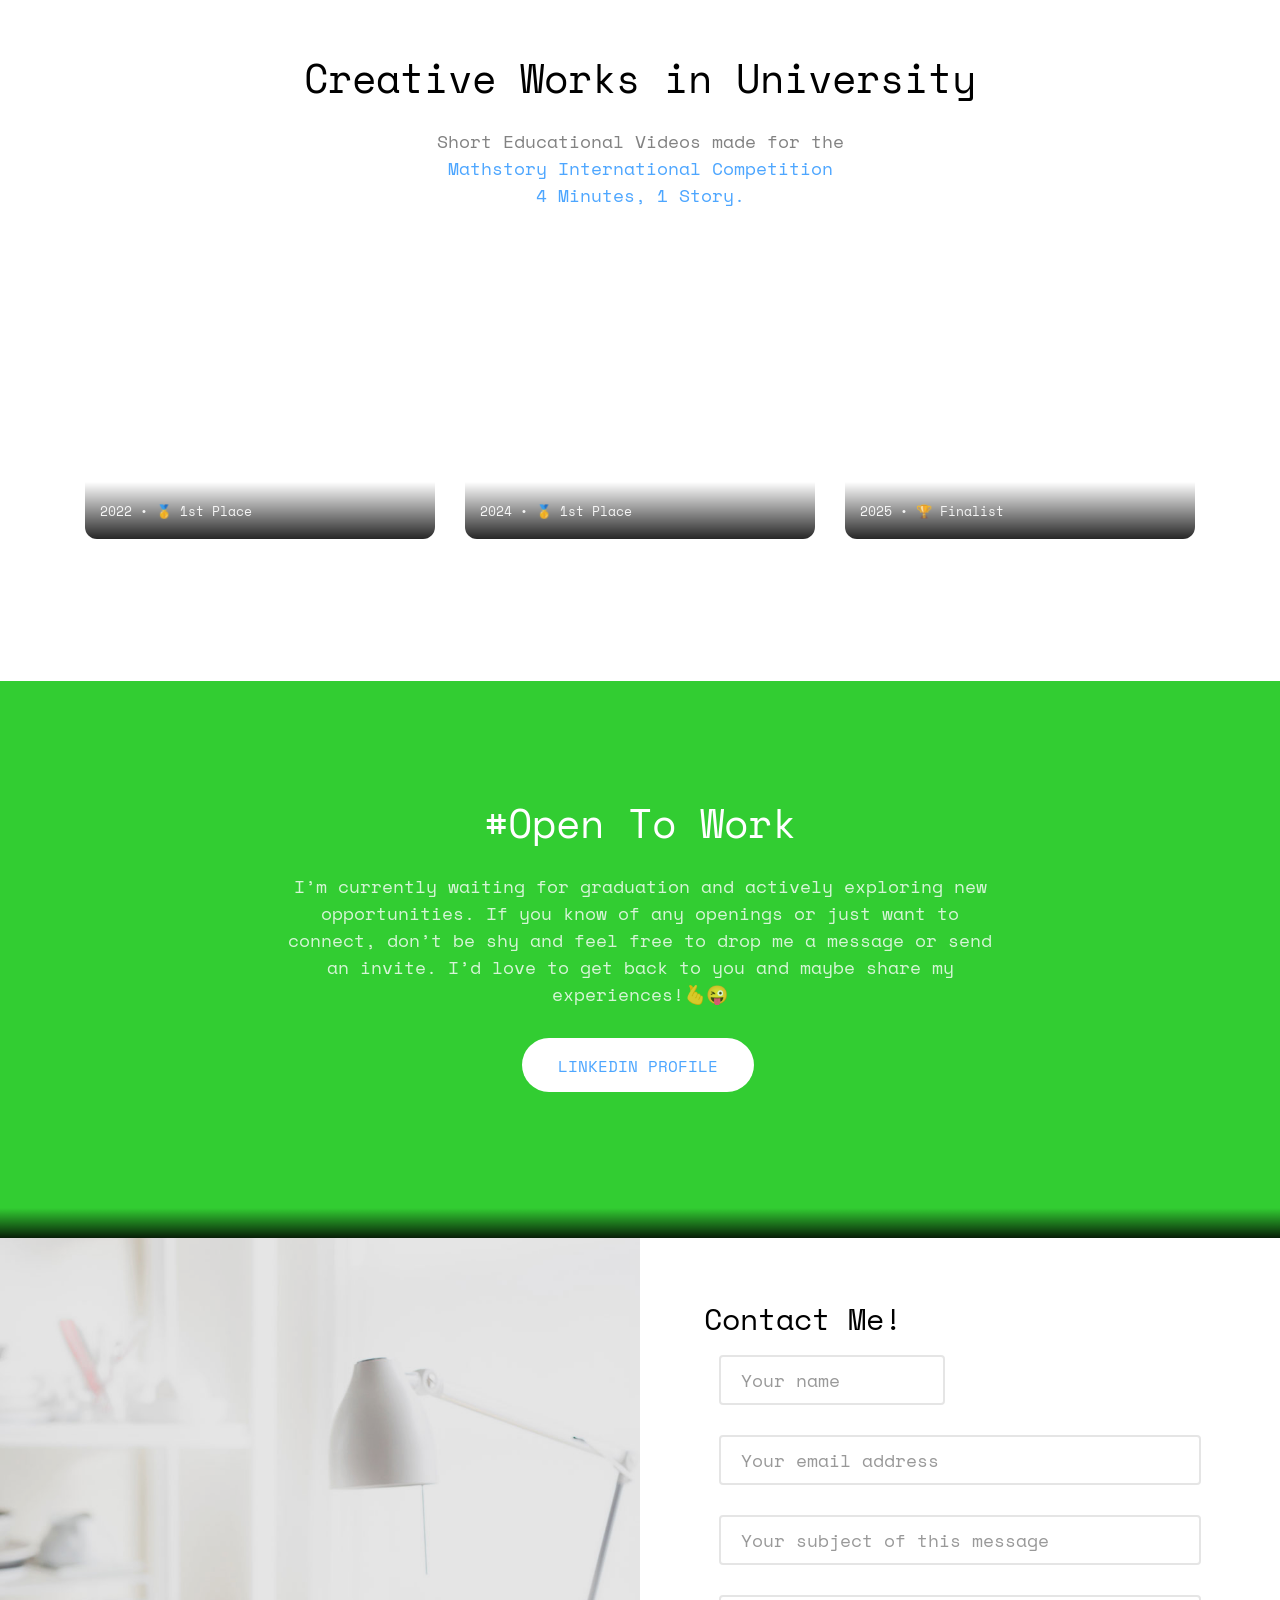
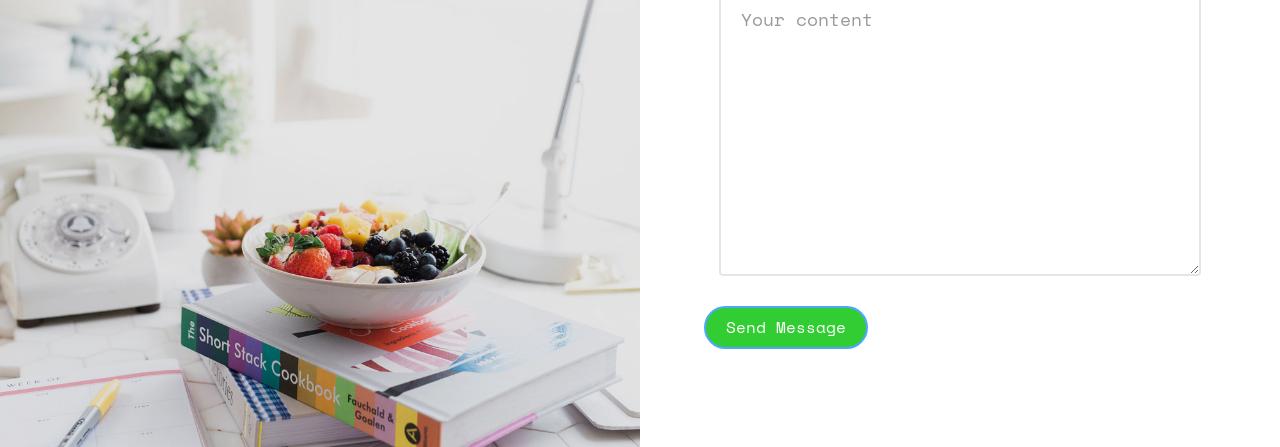
==== commit 19d8d60a: "Update index.html" ====
--- a/index.html
+++ b/index.html
@@ -148,7 +148,7 @@
 								</div>
 								<div class="timeline-body">
 									<p> Robotics Engineer at <br> Automatic Controls and Instrumentation Pte. Ltd. </p>
-									<p> Working as an assistant engineer in Industrial Automation. Will be given a project to lead soon! </p>
+									<p> Working as an Robotics Engineer in Industrial Automation. Currently working on a project to be delivered to the client soon. </p>
 								</div>
 							</div>
 						</li>
